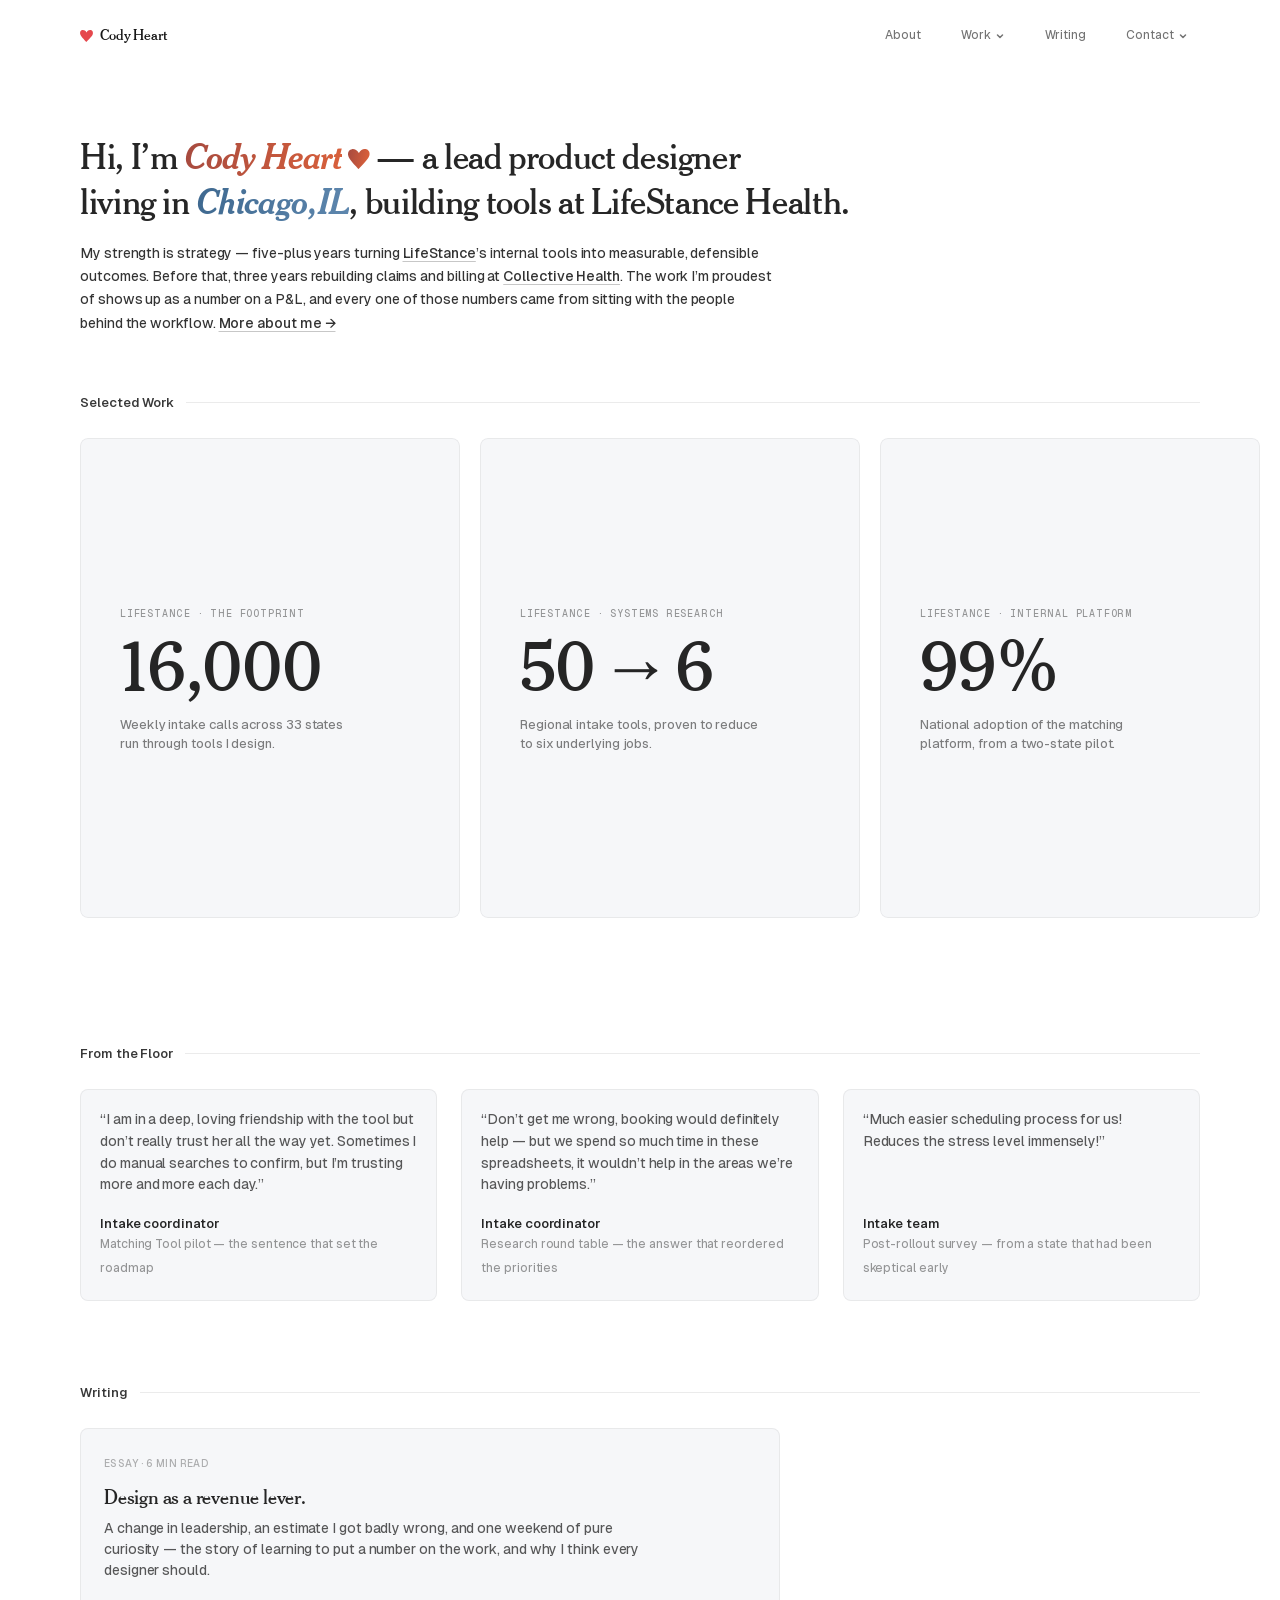
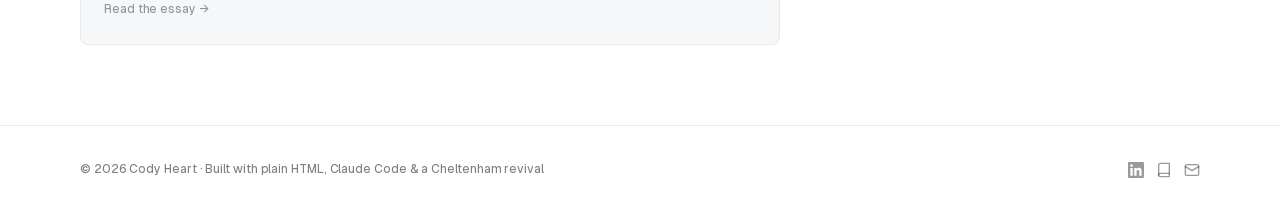
==== index.html @ b4fa79fc "Bring the hero back to life: line-by-line rise, petal gradients, a blooming heart, and the W flag Th" ====
<!DOCTYPE html>
<html lang="en">
<head>
<meta charset="UTF-8">
<meta name="viewport" content="width=device-width, initial-scale=1, viewport-fit=cover">
<title>Cody Heart — Lead Product Designer</title>
<meta name="description" content="Cody Heart is a lead product designer in Chicago, working remote on internal tools, measurable outcomes, and the people behind the numbers.">

<!-- Favicon -->
<link rel="icon" type="image/svg+xml" href="/favicon.svg">
<link rel="icon" type="image/png" sizes="32x32" href="/favicon-32.png">
<link rel="icon" type="image/png" sizes="16x16" href="/favicon-16.png">
<link rel="alternate icon" href="/favicon.ico">
<link rel="apple-touch-icon" sizes="180x180" href="/apple-touch-icon.png">

<!-- Open Graph / Rich link preview -->
<meta property="og:type" content="website">
<meta property="og:url" content="https://codyheart.design/">
<meta property="og:title" content="Cody Heart — Lead Product Designer">
<meta property="og:description" content="Lead product designer in Chicago. Internal tools, measurable outcomes, and the people behind the numbers.">
<meta property="og:image" content="https://codyheart.design/og-image.png">
<meta property="og:image:width" content="1200">
<meta property="og:image:height" content="630">
<meta property="og:image:alt" content="Cody Heart — Lead Product Designer">
<meta property="og:site_name" content="Cody Heart">

<!-- Twitter Card -->
<meta name="twitter:card" content="summary_large_image">
<meta name="twitter:title" content="Cody Heart — Lead Product Designer">
<meta name="twitter:description" content="Lead product designer in Chicago. Internal tools, measurable outcomes, and the people behind the numbers.">
<meta name="twitter:image" content="https://codyheart.design/og-image.png">

<meta name="theme-color" content="#ffffff">

<!-- Arm the hero load-in before first paint, so the type is never
     seen in place and then dropped behind its mask. Under reduced
     motion it never arms at all, and the failsafe clears it if the
     script at the foot of the page never runs. -->
<script>
(function () {
  if (window.matchMedia('(prefers-reduced-motion: reduce)').matches) return;
  document.documentElement.classList.add('js-rise');
  setTimeout(function () { document.documentElement.classList.remove('js-rise'); }, 4000);
})();
</script>

<link rel="preload" as="font" type="font/woff2" href="assets/fonts/Geist-Variable.woff2" crossorigin>
<link rel="preload" as="font" type="font/woff2" href="assets/fonts/CheltenhamClassicMedium.woff2" crossorigin>
<link rel="stylesheet" href="css/site.css?v=13">
</head>
<body>

<nav class="nav" aria-label="Main navigation">
  <div class="nav__inner">
    <a class="nav__wordmark" href="index.html"><svg width="13" height="12" viewBox="2.462 4.062 19.133 17.838" aria-hidden="true"><path fill="#E5484D" d="M12.1 7.6C13.7 5 15.8 3.7 18 4.15 20.9 4.6 22.1 7.1 21.4 9.9 20.8 12.5 18 15.4 11.7 21.9 5.6 15.4 3.1 12.4 2.6 9.7 2 6.9 3.4 4.6 6 4.2 8.1 3.85 10.5 5 12.1 7.6Z"/></svg><span>Cody Heart</span></a>

    <div class="nav__links">
      <a class="nav__link link-hover" href="about.html">About</a>

      <div class="nav__drop">
        <button class="nav__link link-hover press-scale" aria-expanded="false" aria-haspopup="true" aria-controls="menu-work">Work<svg class="chev" width="10" height="10" viewBox="0 0 10 10" fill="none" stroke="currentColor" stroke-width="1.5" stroke-linecap="round" stroke-linejoin="round" aria-hidden="true"><path d="M2.5 4L5 6.5L7.5 4"/></svg></button>
        <div class="nav__menu" id="menu-work" role="menu" aria-hidden="true">
          <div class="nav__menu-pad">
            <a class="menu-item" role="menuitem" href="case-studies/tool-consolidation.html">
              <div class="menu-item__tile"><svg class="icon-duo c-orange" viewBox="0 0 24 24" fill="none" aria-hidden="true"><rect class="duo-a" x="0" y="0" width="7" height="7" rx="1.5"/><rect class="duo-a" x="8.5" y="0" width="7" height="7" rx="1.5"/><rect class="duo-a" x="17" y="0" width="7" height="7" rx="1.5"/><rect class="duo-a" x="4.25" y="8.5" width="7" height="7" rx="1.5"/><rect class="duo-a" x="12.75" y="8.5" width="7" height="7" rx="1.5"/><rect class="duo-b" x="4" y="17" width="16" height="7" rx="1.5"/></svg></div>
              <div><span class="menu-item__title">Tool Consolidation</span><span class="menu-item__desc">50+ regional tools, to six jobs</span></div>
            </a>
            <a class="menu-item" role="menuitem" href="case-studies/matching-tool.html">
              <div class="menu-item__tile"><svg class="icon-duo c-blue" viewBox="0 0 24 24" fill="none" aria-hidden="true"><circle class="duo-a" cx="4" cy="4" r="3"/><circle class="duo-a" cx="12" cy="4" r="3"/><circle class="duo-a" cx="20" cy="4" r="3"/><circle class="duo-a" cx="4" cy="12" r="3"/><circle class="duo-a" cx="12" cy="12" r="3"/><circle class="duo-a" cx="20" cy="12" r="3"/><circle class="duo-a" cx="4" cy="20" r="3"/><circle class="duo-a" cx="12" cy="20" r="3"/><circle class="duo-b" cx="19" cy="19" r="5"/></svg></div>
              <div><span class="menu-item__title">Matching Tool</span><span class="menu-item__desc">Two-state pilot to 99% national</span></div>
            </a>
            <a class="menu-item" role="menuitem" href="case-studies/matching-logic.html">
              <div class="menu-item__tile"><svg class="icon-duo c-purple" viewBox="0 0 24 24" fill="none" aria-hidden="true"><path class="duo-a" d="M12 0a12 12 0 1 0 0 24 12 12 0 0 0 0-24Zm0 5a7 7 0 1 1 0 14 7 7 0 0 1 0-14Z"/><circle class="duo-b" cx="12" cy="12" r="4"/></svg></div>
              <div><span class="menu-item__title">Care Matching</span><span class="menu-item__desc">A measurable four-gate funnel</span></div>
            </a>
            <a class="menu-item menu-item--all" role="menuitem" href="work.html"><span>All six, and the experience</span><span aria-hidden="true">&#8594;</span></a>
          </div>
        </div>
      </div>

      <a class="nav__link link-hover" href="writing/design-as-a-revenue-lever.html">Writing</a>

      <div class="nav__drop">
        <button class="nav__link link-hover press-scale" aria-expanded="false" aria-haspopup="true" aria-controls="menu-contact">Contact<svg class="chev" width="10" height="10" viewBox="0 0 10 10" fill="none" stroke="currentColor" stroke-width="1.5" stroke-linecap="round" stroke-linejoin="round" aria-hidden="true"><path d="M2.5 4L5 6.5L7.5 4"/></svg></button>
        <div class="nav__menu" id="menu-contact" role="menu" aria-hidden="true">
          <div class="nav__menu-pad">
            <a class="menu-item" role="menuitem" href="mailto:hello@codyheart.design">
              <div class="menu-item__tile"><svg class="icon-duo c-green" viewBox="0 0 24 24" fill="none" aria-hidden="true"><path class="duo-b" d="M12 12.6 0 5.4V5a3 3 0 0 1 3-3h18a3 3 0 0 1 3 3v.4l-12 7.2Z"/><path class="duo-a" d="M0 8.2 12 15.4 24 8.2V19a3 3 0 0 1-3 3H3a3 3 0 0 1-3-3V8.2Z"/></svg></div>
              <div><span class="menu-item__title">Email</span><span class="menu-item__desc">hello@codyheart.design</span></div>
            </a>
            <a class="menu-item" role="menuitem" target="_blank" rel="noopener noreferrer" href="https://www.linkedin.com/in/codyheart/">
              <div class="menu-item__tile"><svg class="icon-duo c-blue" viewBox="0 0 24 24" fill="none" aria-hidden="true"><rect class="duo-a" x="0" y="8" width="6" height="16"/><circle class="duo-b" cx="3" cy="3" r="3"/><path class="duo-b" d="M6 17a9 9 0 0 1 18 0v7h-6v-7a3 3 0 0 0-6 0v7H6v-7Z"/></svg></div>
              <div><span class="menu-item__title">LinkedIn</span><span class="menu-item__desc">Let&#8217;s connect</span></div>
            </a>
            <a class="menu-item" role="menuitem" target="_blank" rel="noopener noreferrer" href="https://calendly.com/codynheart/30min">
              <div class="menu-item__tile"><svg class="icon-duo c-purple" viewBox="0 0 24 24" fill="none" aria-hidden="true"><rect class="duo-a" x="0" y="4" width="24" height="20" rx="2"/><path class="duo-b" d="M0 6a2 2 0 0 1 2-2h20a2 2 0 0 1 2 2v4H0V6Z"/><rect class="duo-b" x="4" y="0" width="3" height="6" rx="1.5"/><rect class="duo-b" x="17" y="0" width="3" height="6" rx="1.5"/><circle class="duo-b" cx="12" cy="17" r="3"/></svg></div>
              <div><span class="menu-item__title">Calendly</span><span class="menu-item__desc">Grab 30 minutes</span></div>
            </a>
            <a class="menu-item" role="menuitem" target="_blank" rel="noopener noreferrer" href="https://drive.google.com/file/d/1DNg6jHae1uTtqSoy8dUVyaRoVnSJ9kkv/view?usp=sharing">
              <div class="menu-item__tile"><svg class="icon-duo c-pink" viewBox="0 0 24 24" fill="none" aria-hidden="true"><path class="duo-a" d="M4 0h11l5 5v19H4V0Z"/><path class="duo-b" d="M15 0l5 5h-5V0Z"/><rect class="duo-b" x="8" y="10" width="8" height="2" rx="1"/><rect class="duo-b" x="8" y="15" width="8" height="2" rx="1"/></svg></div>
              <div><span class="menu-item__title">Resume</span><span class="menu-item__desc">View the PDF</span></div>
            </a>
          </div>
        </div>
      </div>
    </div>

    <div class="nav__burger-wrap">
      <button class="nav__burger" aria-expanded="false" aria-label="Open menu"><span></span><span></span></button>
    </div>
  </div>
</nav>

<!-- Mobile menu — full-screen overlay, all six studies with colored icons -->
<div class="mobile-menu" role="dialog" aria-modal="true" aria-label="Navigation menu">
  <div class="mobile-menu__inner">
    <a class="mobile-menu__link" href="about.html">About</a>
    <a class="mobile-menu__link" href="writing/design-as-a-revenue-lever.html">Writing</a>

    <div class="mobile-menu__section">
      <p class="mobile-menu__label">Work</p>
      <div class="mobile-menu__list">
        <a class="mobile-menu__item" href="case-studies/tool-consolidation.html">
          <div class="menu-item__tile"><svg class="icon-duo is-colored c-orange" viewBox="0 0 24 24" fill="none" aria-hidden="true"><rect class="duo-a" x="0" y="0" width="7" height="7" rx="1.5"/><rect class="duo-a" x="8.5" y="0" width="7" height="7" rx="1.5"/><rect class="duo-a" x="17" y="0" width="7" height="7" rx="1.5"/><rect class="duo-a" x="4.25" y="8.5" width="7" height="7" rx="1.5"/><rect class="duo-a" x="12.75" y="8.5" width="7" height="7" rx="1.5"/><rect class="duo-b" x="4" y="17" width="16" height="7" rx="1.5"/></svg></div>
          <div><span class="menu-item__title">Tool Consolidation</span><span class="menu-item__desc">50+ regional tools, to six jobs</span></div>
        </a>
        <a class="mobile-menu__item" href="case-studies/matching-tool.html">
          <div class="menu-item__tile"><svg class="icon-duo is-colored c-blue" viewBox="0 0 24 24" fill="none" aria-hidden="true"><circle class="duo-a" cx="4" cy="4" r="3"/><circle class="duo-a" cx="12" cy="4" r="3"/><circle class="duo-a" cx="20" cy="4" r="3"/><circle class="duo-a" cx="4" cy="12" r="3"/><circle class="duo-a" cx="12" cy="12" r="3"/><circle class="duo-a" cx="20" cy="12" r="3"/><circle class="duo-a" cx="4" cy="20" r="3"/><circle class="duo-a" cx="12" cy="20" r="3"/><circle class="duo-b" cx="19" cy="19" r="5"/></svg></div>
          <div><span class="menu-item__title">Matching Tool</span><span class="menu-item__desc">Two-state pilot to 99% national</span></div>
        </a>
        <a class="mobile-menu__item" href="case-studies/matching-logic.html">
          <div class="menu-item__tile"><svg class="icon-duo is-colored c-purple" viewBox="0 0 24 24" fill="none" aria-hidden="true"><path class="duo-a" d="M12 0a12 12 0 1 0 0 24 12 12 0 0 0 0-24Zm0 5a7 7 0 1 1 0 14 7 7 0 0 1 0-14Z"/><circle class="duo-b" cx="12" cy="12" r="4"/></svg></div>
          <div><span class="menu-item__title">Care Matching</span><span class="menu-item__desc">A measurable four-gate funnel</span></div>
        </a>
        <a class="mobile-menu__item" href="case-studies/claims.html">
          <div class="menu-item__tile"><svg class="icon-duo is-colored c-green" viewBox="0 0 24 24" fill="none" aria-hidden="true"><rect class="duo-a" x="0" y="0" width="10" height="24" rx="2"/><rect class="duo-b" x="12" y="0" width="12" height="24" rx="2"/></svg></div>
          <div><span class="menu-item__title">Claims</span><span class="menu-item__desc">60% less time per claim</span></div>
        </a>
        <a class="mobile-menu__item" href="case-studies/billing.html">
          <div class="menu-item__tile"><svg class="icon-duo is-colored c-teal" viewBox="0 0 24 24" fill="none" aria-hidden="true"><rect class="duo-a" x="2" y="11" width="20" height="2"/><circle class="duo-a" cx="4" cy="12" r="4"/><circle class="duo-a" cx="12" cy="12" r="4"/><circle class="duo-b" cx="20" cy="12" r="4"/></svg></div>
          <div><span class="menu-item__title">Billing</span><span class="menu-item__desc">The invisible half, automated</span></div>
        </a>
        <a class="mobile-menu__item" href="case-studies/design-roi.html">
          <div class="menu-item__tile"><svg class="icon-duo is-colored c-pink" viewBox="0 0 24 24" fill="none" aria-hidden="true"><rect class="duo-a" x="1" y="14" width="5" height="10" rx="1"/><rect class="duo-a" x="9.5" y="9" width="5" height="15" rx="1"/><rect class="duo-b" x="18" y="2" width="5" height="22" rx="1"/></svg></div>
          <div><span class="menu-item__title">Design ROI</span><span class="menu-item__desc">Design as a revenue lever</span></div>
        </a>
      </div>
    </div>

    <div class="mobile-menu__section">
      <p class="mobile-menu__label">Contact</p>
      <div class="mobile-menu__list">
        <a class="mobile-menu__item" href="mailto:hello@codyheart.design">
          <div class="menu-item__tile"><svg class="icon-duo is-colored c-green" viewBox="0 0 24 24" fill="none" aria-hidden="true"><path class="duo-b" d="M12 12.6 0 5.4V5a3 3 0 0 1 3-3h18a3 3 0 0 1 3 3v.4l-12 7.2Z"/><path class="duo-a" d="M0 8.2 12 15.4 24 8.2V19a3 3 0 0 1-3 3H3a3 3 0 0 1-3-3V8.2Z"/></svg></div>
          <div><span class="menu-item__title">Email</span><span class="menu-item__desc">hello@codyheart.design</span></div>
        </a>
        <a class="mobile-menu__item" target="_blank" rel="noopener noreferrer" href="https://www.linkedin.com/in/codyheart/">
          <div class="menu-item__tile"><svg class="icon-duo is-colored c-blue" viewBox="0 0 24 24" fill="none" aria-hidden="true"><rect class="duo-a" x="0" y="8" width="6" height="16"/><circle class="duo-b" cx="3" cy="3" r="3"/><path class="duo-b" d="M6 17a9 9 0 0 1 18 0v7h-6v-7a3 3 0 0 0-6 0v7H6v-7Z"/></svg></div>
          <div><span class="menu-item__title">LinkedIn</span><span class="menu-item__desc">Let&#8217;s connect</span></div>
        </a>
        <a class="mobile-menu__item" target="_blank" rel="noopener noreferrer" href="https://calendly.com/codynheart/30min">
          <div class="menu-item__tile"><svg class="icon-duo is-colored c-purple" viewBox="0 0 24 24" fill="none" aria-hidden="true"><rect class="duo-a" x="0" y="4" width="24" height="20" rx="2"/><path class="duo-b" d="M0 6a2 2 0 0 1 2-2h20a2 2 0 0 1 2 2v4H0V6Z"/><rect class="duo-b" x="4" y="0" width="3" height="6" rx="1.5"/><rect class="duo-b" x="17" y="0" width="3" height="6" rx="1.5"/><circle class="duo-b" cx="12" cy="17" r="3"/></svg></div>
          <div><span class="menu-item__title">Calendly</span><span class="menu-item__desc">Grab 30 minutes</span></div>
        </a>
        <a class="mobile-menu__item" target="_blank" rel="noopener noreferrer" href="https://drive.google.com/file/d/1DNg6jHae1uTtqSoy8dUVyaRoVnSJ9kkv/view?usp=sharing">
          <div class="menu-item__tile"><svg class="icon-duo is-colored c-pink" viewBox="0 0 24 24" fill="none" aria-hidden="true"><path class="duo-a" d="M4 0h11l5 5v19H4V0Z"/><path class="duo-b" d="M15 0l5 5h-5V0Z"/><rect class="duo-b" x="8" y="10" width="8" height="2" rx="1"/><rect class="duo-b" x="8" y="15" width="8" height="2" rx="1"/></svg></div>
          <div><span class="menu-item__title">Resume</span><span class="menu-item__desc">View the PDF</span></div>
        </a>
      </div>
    </div>
  </div>
</div>

<main>
  <!-- ============================================================
       HERO — the fun intro, kept. The gold heart is retired; the
       spikes and stars stay as small accent marks inside the serif.
       ============================================================ -->
  <header class="hero">
    <div class="hero__inner">
      <h1 class="hero__title">Hi, I&#8217;m <em class="hero-em hero-em--name">Cody Heart</em> <svg class="hero-heart" viewBox="2.462 4.062 19.133 17.838" aria-hidden="true"><defs><linearGradient id="heart-petal" x1="0" y1="0" x2="1" y2=".18"><stop offset="0" stop-color="#A64A3F"/><stop offset="1" stop-color="#D9603B"/></linearGradient></defs><path fill="url(#heart-petal)" d="M12.1 7.6C13.7 5 15.8 3.7 18 4.15 20.9 4.6 22.1 7.1 21.4 9.9 20.8 12.5 18 15.4 11.7 21.9 5.6 15.4 3.1 12.4 2.6 9.7 2 6.9 3.4 4.6 6 4.2 8.1 3.85 10.5 5 12.1 7.6Z"/></svg> &#8212; a lead product designer<br class="hero-br"> living in <span class="city-pop"><em class="hero-em hero-em--city">Chicago,&#8202;IL</em></span>, building tools at LifeStance Health.</h1>
      <svg class="chi-flag" viewBox="0 0 100 64" aria-hidden="true"><defs><filter id="w-wave" x="-15%" y="-15%" width="130%" height="130%"><feTurbulence type="fractalNoise" baseFrequency="0.014 0.045" numOctaves="1" seed="3" result="n"><animate attributeName="baseFrequency" values="0.014 0.045;0.02 0.062;0.014 0.045" dur="1.8s" repeatCount="indefinite"/></feTurbulence><feDisplacementMap in="SourceGraphic" in2="n" scale="6" xChannelSelector="R" yChannelSelector="G"/></filter></defs><g filter="url(#w-wave)"><rect x="8" y="8" width="82" height="40" rx="1.5" fill="#fff" stroke="rgba(0,0,0,.12)" stroke-width="1"/><g fill="#DAE2F0" opacity=".85"><path d="M14 9 Q20 22 15 46 L12 46 Q16 26 11 9 Z"/><path d="M38 8.5 Q44 26 39 47 Q49 38 47 26 Q45 15 38 8.5 Z"/><path d="M74 10 Q80 26 73 46 Q84 40 82 27 Q80 16 74 10 Z"/></g><path d="M33 15 L41 41 L51 20.5 L61 41 L69 15" fill="none" stroke="#0E3386" stroke-width="6.5" stroke-linecap="square" stroke-linejoin="miter"/></g><rect x="7" y="7" width="2.6" height="55" rx="1.3" fill="#ACB4C2"/><circle cx="8.3" cy="5" r="3.2" fill="#E9B949" stroke="#C9992F" stroke-width=".8"/></svg>
      <p class="hero__lede">My strength is strategy &#8212; five-plus years turning <a class="co-tag" href="https://lifestance.com" target="_blank" rel="noopener noreferrer">LifeStance</a>&#8217;s internal tools into measurable, defensible outcomes. Before that, three years rebuilding claims and billing at <a class="co-tag" href="https://collectivehealth.com" target="_blank" rel="noopener noreferrer">Collective Health</a>. The work I&#8217;m proudest of shows up as a number on a P&amp;L, and every one of those numbers came from sitting with the people behind the workflow. <a class="co-tag" href="about.html">More about me &#8594;</a></p>
    </div>
  </header>

  <!-- ============================================================
       SELECTED WORK — a draggable strip of grey plates. No UI
       shots yet, so the plates carry the data instead: each one
       is a number a finance team could argue with.
       ============================================================ -->
  <section class="work-strip" aria-label="Selected work">
    <div class="work-strip__head">
      <div class="section-label"><span>Selected Work</span></div>
    </div>
    <div class="carousel" role="region" aria-label="Selected work carousel">
      <div class="carousel__track">

        <div class="plate">
          <div class="plate__frame">
            <span class="plate__kicker">LifeStance &#183; The footprint</span>
            <span class="plate__num">16,000</span>
            <span class="plate__caption">Weekly intake calls across 33 states run through tools I design.</span>
          </div>
          <div class="plate__reveal"><div class="plate__reveal-inner"><span class="plate__name">The Footprint</span></div></div>
        </div>

        <a class="plate" href="case-studies/tool-consolidation.html" aria-label="Tool Consolidation — 50 regional tools to six jobs">
          <div class="plate__frame">
            <span class="plate__kicker">LifeStance &#183; Systems research</span>
            <span class="plate__num">50&#8202;&#8594;&#8202;6</span>
            <span class="plate__caption">Regional intake tools, proven to reduce to six underlying jobs.</span>
          </div>
          <div class="plate__reveal"><div class="plate__reveal-inner"><span class="plate__name">Tool Consolidation</span><span class="plate__cta">View Case Study &#8594;</span></div></div>
        </a>

        <a class="plate" href="case-studies/matching-tool.html" aria-label="Matching Tool — 99% national adoption">
          <div class="plate__frame">
            <span class="plate__kicker">LifeStance &#183; Internal platform</span>
            <span class="plate__num">99%</span>
            <span class="plate__caption">National adoption of the matching platform, from a two-state pilot.</span>
          </div>
          <div class="plate__reveal"><div class="plate__reveal-inner"><span class="plate__name">Matching Tool</span><span class="plate__cta">View Case Study &#8594;</span></div></div>
        </a>

        <a class="plate" href="case-studies/matching-tool.html" aria-label="Matching Tool — $500K annual savings">
          <div class="plate__frame">
            <span class="plate__kicker">LifeStance &#183; Internal platform</span>
            <span class="plate__num">$500K</span>
            <span class="plate__caption">Annual operating savings modeled from 30 seconds saved on every call.</span>
          </div>
          <div class="plate__reveal"><div class="plate__reveal-inner"><span class="plate__name">Matching Tool</span><span class="plate__cta">View Case Study &#8594;</span></div></div>
        </a>

        <a class="plate" href="case-studies/matching-logic.html" aria-label="Care Matching — 24% fewer rematches">
          <div class="plate__frame">
            <span class="plate__kicker">LifeStance &#183; Care routing</span>
            <span class="plate__num">&#8722;24.1%</span>
            <span class="plate__caption">Rematch rate &#8212; patients land with a clinician who fits, the first time.</span>
          </div>
          <div class="plate__reveal"><div class="plate__reveal-inner"><span class="plate__name">Care Matching</span><span class="plate__cta">View Case Study &#8594;</span></div></div>
        </a>

        <div class="plate">
          <div class="plate__frame">
            <span class="plate__kicker">LifeStance &#183; The upside</span>
            <span class="plate__num">$3.5M</span>
            <span class="plate__caption">Revenue capacity opened by removing operational bottlenecks.</span>
          </div>
          <div class="plate__reveal"><div class="plate__reveal-inner"><span class="plate__name">The Upside</span></div></div>
        </div>

        <a class="plate" href="case-studies/matching-logic.html" aria-label="Care Matching — 10% more bookings year over year">
          <div class="plate__frame">
            <span class="plate__kicker">LifeStance &#183; Care routing</span>
            <span class="plate__num">+10%</span>
            <span class="plate__caption">Bookings year over year, at the same clinical capacity.</span>
          </div>
          <div class="plate__reveal"><div class="plate__reveal-inner"><span class="plate__name">Care Matching</span><span class="plate__cta">View Case Study &#8594;</span></div></div>
        </a>

        <a class="plate" href="case-studies/claims.html" aria-label="Claims — 60% less time on task">
          <div class="plate__frame">
            <span class="plate__kicker">Collective Health &#183; Claims</span>
            <span class="plate__num">&#8722;60%</span>
            <span class="plate__caption">Time on task for out-of-network claim transcription.</span>
          </div>
          <div class="plate__reveal"><div class="plate__reveal-inner"><span class="plate__name">Claims</span><span class="plate__cta">View Case Study &#8594;</span></div></div>
        </a>

        <a class="plate" href="case-studies/billing.html" aria-label="Billing — 40% of manual work automated away">
          <div class="plate__frame">
            <span class="plate__kicker">Collective Health &#183; Billing</span>
            <span class="plate__num">&#8722;40%</span>
            <span class="plate__caption">Manual billing work eliminated through workflow automation.</span>
          </div>
          <div class="plate__reveal"><div class="plate__reveal-inner"><span class="plate__name">Billing</span><span class="plate__cta">View Case Study &#8594;</span></div></div>
        </a>

        <a class="plate" href="case-studies/design-roi.html" aria-label="Design ROI — a realized 9 to 11 times return">
          <div class="plate__frame">
            <span class="plate__kicker">LifeStance &#183; Strategy &amp; ROI</span>
            <span class="plate__num">9&#8211;11&#215;</span>
            <span class="plate__caption">Realized design-team ROI, modeled against fully-loaded cost.</span>
          </div>
          <div class="plate__reveal"><div class="plate__reveal-inner"><span class="plate__name">Design ROI</span><span class="plate__cta">View Case Study &#8594;</span></div></div>
        </a>

        <a class="plate" href="case-studies/design-roi.html" aria-label="Design ROI — a scoped 40 to 100 times upside">
          <div class="plate__frame">
            <span class="plate__kicker">LifeStance &#183; Strategy &amp; ROI</span>
            <span class="plate__num">40&#8211;100&#215;</span>
            <span class="plate__caption">Scoped upside with two targeted hires &#8212; the number the CTO plans against.</span>
          </div>
          <div class="plate__reveal"><div class="plate__reveal-inner"><span class="plate__name">Design ROI</span><span class="plate__cta">View Case Study &#8594;</span></div></div>
        </a>

      </div>
    </div>
  </section>

  <!-- ============================================================
       FROM THE FLOOR — the coordinators' own words, pulled from
       the case studies. The people behind the numbers.
       ============================================================ -->
  <section class="quotes" aria-label="From the floor">
    <div class="section-label"><span>From the Floor</span></div>
    <div class="quotes__grid">
      <blockquote class="quote-card">
        <p>&#8220;I am in a deep, loving friendship with the tool but don&#8217;t really trust her all the way yet. Sometimes I do manual searches to confirm, but I&#8217;m trusting more and more each day.&#8221;</p>
        <footer>
          <cite>Intake coordinator</cite>
          <span class="quote-card__role">Matching Tool pilot &#8212; the sentence that set the roadmap</span>
        </footer>
      </blockquote>
      <blockquote class="quote-card">
        <p>&#8220;Don&#8217;t get me wrong, booking would definitely help &#8212; but we spend so much time in these spreadsheets, it wouldn&#8217;t help in the areas we&#8217;re having problems.&#8221;</p>
        <footer>
          <cite>Intake coordinator</cite>
          <span class="quote-card__role">Research round table &#8212; the answer that reordered the priorities</span>
        </footer>
      </blockquote>
      <blockquote class="quote-card">
        <p>&#8220;Much easier scheduling process for us! Reduces the stress level immensely!&#8221;</p>
        <footer>
          <cite>Intake team</cite>
          <span class="quote-card__role">Post-rollout survey &#8212; from a state that had been skeptical early</span>
        </footer>
      </blockquote>
    </div>
  </section>

  <!-- ============================================================
       WRITING — the thinking underneath the work.
       ============================================================ -->
  <section class="writing-strip" aria-label="Writing">
    <div class="section-label"><span>Writing</span></div>
    <a class="writing-card" href="writing/design-as-a-revenue-lever.html">
      <p class="writing-card__kicker">Essay &#183; 6 min read</p>
      <h2 class="writing-card__title">Design as a revenue lever.</h2>
      <p class="writing-card__dek">A change in leadership, an estimate I got badly wrong, and one weekend of pure curiosity &#8212; the story of learning to put a number on the work, and why I think every designer should.</p>
      <span class="writing-card__more">Read the essay &#8594;</span>
    </a>
  </section>
</main>

<footer class="footer">
  <div class="footer__inner">
    <p>&#169; 2026 Cody Heart &#183; Built with plain HTML, <a class="text-link" target="_blank" rel="noopener noreferrer" href="https://claude.ai/code">Claude Code</a> &amp; a Cheltenham revival</p>
    <div class="footer__social">
      <a target="_blank" rel="noopener noreferrer" aria-label="LinkedIn" href="https://www.linkedin.com/in/codyheart/">
        <svg width="16" height="16" viewBox="0 0 24 24" fill="currentColor"><path d="M20.447 20.452h-3.554v-5.569c0-1.328-.027-3.037-1.852-3.037-1.853 0-2.136 1.445-2.136 2.939v5.667H9.351V9h3.414v1.561h.046c.477-.9 1.637-1.85 3.37-1.85 3.601 0 4.267 2.37 4.267 5.455v6.286zM5.337 7.433a2.062 2.062 0 01-2.063-2.065 2.064 2.064 0 112.063 2.065zm1.782 13.019H3.555V9h3.564v11.452zM22.225 0H1.771C.792 0 0 .774 0 1.729v20.542C0 23.227.792 24 1.771 24h20.451C23.2 24 24 23.227 24 22.271V1.729C24 .774 23.2 0 22.222 0h.003z"/></svg>
      </a>
      <a target="_blank" rel="noopener noreferrer" aria-label="Goodreads — a reader's atlas" href="https://www.goodreads.com/user/show/164877363-cody-heart">
        <svg width="16" height="16" viewBox="0 0 24 24" fill="none" stroke="currentColor" stroke-width="2" stroke-linecap="round" stroke-linejoin="round"><path d="M4 19.5A2.5 2.5 0 0 1 6.5 17H20"/><path d="M6.5 2H20v20H6.5A2.5 2.5 0 0 1 4 19.5v-15A2.5 2.5 0 0 1 6.5 2z"/></svg>
      </a>
      <a aria-label="Email" href="mailto:hello@codyheart.design">
        <svg width="16" height="16" viewBox="0 0 24 24" fill="none" stroke="currentColor" stroke-width="2" stroke-linecap="round" stroke-linejoin="round"><rect x="2" y="4" width="20" height="16" rx="2"/><path d="m22 7-10 6L2 7"/></svg>
      </a>
    </div>
  </div>
</footer>

<script src="js/site.js?v=7" defer></script>
</body>
</html>
---- css/site.css ----
/* ============================================================
   site.css — the whole design system.

   Modeled closely on andreavollendorf.com: white page, one grey
   surface (#f6f7f9) doing all the framing work, a serif reserved
   for h1/h2 and the wordmark, and a quiet 14px sans for
   everything else. Mackinac's role is played by Cheltenham
   Classic; Geist plays itself.
   ============================================================ */

/* ---------- Fonts ---------- */
@font-face {
  font-family: 'Geist';
  src: url('../assets/fonts/Geist-Variable.woff2') format('woff2');
  font-weight: 100 900; font-style: normal; font-display: swap;
}
@font-face {
  font-family: 'Geist Mono';
  src: url('../assets/fonts/GeistMono-Variable.woff2') format('woff2');
  font-weight: 100 900; font-style: normal; font-display: swap;
}
@font-face {
  font-family: 'Cheltenham Classic';
  src: url('../assets/fonts/CheltenhamClassic.woff2') format('woff2');
  font-weight: 400; font-style: normal; font-display: swap;
}
@font-face {
  font-family: 'Cheltenham Classic';
  src: url('../assets/fonts/CheltenhamClassicItalic.woff2') format('woff2');
  font-weight: 400; font-style: italic; font-display: swap;
}
@font-face {
  font-family: 'Cheltenham Classic';
  src: url('../assets/fonts/CheltenhamClassicMedium.woff2') format('woff2');
  font-weight: 500; font-style: normal; font-display: swap;
}
@font-face {
  font-family: 'Cheltenham Classic';
  src: url('../assets/fonts/CheltenhamClassicMediumltalic.woff2') format('woff2');
  font-weight: 500; font-style: italic; font-display: swap;
}
@font-face {
  font-family: 'Cheltenham Classic';
  src: url('../assets/fonts/CheltenhamClassicBold.woff2') format('woff2');
  font-weight: 700; font-style: normal; font-display: swap;
}
@font-face {
  font-family: 'Cheltenham Classic';
  src: url('../assets/fonts/CheltenhamClassicBoldltalic.woff2') format('woff2');
  font-weight: 700; font-style: italic; font-display: swap;
}

/* ---------- Tokens ---------- */
:root {
  --background: #fff;
  --foreground: #171717;
  --surface: #f6f7f9;
  --surface-hover: #f0f1f4;
  --border: rgba(0, 0, 0, .08);
  --accent: #4c74ff;

  --ink-85: rgba(0, 0, 0, .85);
  --ink-80: rgba(0, 0, 0, .8);
  --ink-78: rgba(0, 0, 0, .78);
  --ink-65: rgba(0, 0, 0, .65);
  --ink-55: rgba(0, 0, 0, .55);
  --ink-50: rgba(0, 0, 0, .5);
  --ink-45: rgba(0, 0, 0, .45);
  --ink-40: rgba(0, 0, 0, .4);
  --ink-30: rgba(0, 0, 0, .3);

  --sans: 'Geist', system-ui, -apple-system, BlinkMacSystemFont, 'Segoe UI', Roboto, sans-serif;
  --serif: 'Cheltenham Classic', Georgia, serif;
  --mono: 'Geist Mono', ui-monospace, 'Cascadia Mono', monospace;

  --ease: cubic-bezier(.25, .1, .25, 1);
  --ease-out-cubic: cubic-bezier(.215, .61, .355, 1);
  --ease-out-quart: cubic-bezier(.165, .84, .44, 1);
  --ease-out-quint: cubic-bezier(.23, 1, .32, 1);
  --ease-out-expo: cubic-bezier(.19, 1, .22, 1);

  --shadow-flush: inset 0 0 0 1px rgba(0, 0, 0, .06);
  --shadow-raised: 0 1px 2px rgba(0, 0, 0, .04), inset 0 0 0 1px rgba(0, 0, 0, .06);
  --shadow-floating: 0 4px 24px rgba(0, 0, 0, .06), inset 0 0 0 1px rgba(0, 0, 0, .08);

  --z-overlay: 40;
  --z-nav: 50;
  --z-dropdown: 60;

  --gutter: 24px;

  /* Diagram palette (the inline SVGs from the old pages read these) */
  --paper: #fff;
  --paper-pure: #fff;
  --ink: #171717;
  --ink-soft: rgba(0, 0, 0, .55);
  --muted: rgba(0, 0, 0, .45);
  --rule: rgba(0, 0, 0, .15);
}
@media (min-width: 1024px) {
  :root { --gutter: 80px; }
}

/* ---------- Reset & base ---------- */
*, *::before, *::after { box-sizing: border-box; margin: 0; padding: 0; }

html {
  scroll-behavior: smooth;
  scrollbar-width: thin;
  scrollbar-color: rgba(0, 0, 0, .28) transparent;
  overflow-y: scroll;
}

body {
  background: var(--background);
  color: var(--ink-80);
  font-family: var(--sans);
  font-size: 14px;
  font-weight: 450;
  line-height: 1.45rem;
  letter-spacing: -.005rem;
  -webkit-font-smoothing: antialiased;
  padding-bottom: env(safe-area-inset-bottom, 0);
}

h1, h2, h3 { text-wrap: balance; }
h1, h2 { font-family: var(--serif); }
p { text-wrap: pretty; }
a { color: inherit; text-decoration: none; }
button { color: inherit; font: inherit; background: none; border: none; cursor: pointer; }
img { max-width: 100%; display: block; }
ul, ol { list-style: none; }

::selection { background: rgba(76, 116, 255, .18); }

.visually-hidden {
  position: absolute; width: 1px; height: 1px;
  clip: rect(0 0 0 0); clip-path: inset(50%);
  overflow: hidden; white-space: nowrap;
}

a:focus-visible, button:focus-visible, input:focus-visible {
  outline: 2px solid var(--foreground);
  outline-offset: 2px;
  border-radius: 2px;
}

/* ---------- Shared micro-interactions ---------- */
.link-hover { transition: color .15s ease, background-color .15s ease; }
.link-hover:hover { color: rgba(0, 0, 0, .85); }
.press-scale { transition: transform .1s; }
.press-scale:active { transform: scale(.97); }
.img-hover { transition: opacity .15s ease; }
.img-hover:hover { opacity: .9; }

/* Animated text highlights — wiped in by site.js on view */
.highlight {
  -webkit-box-decoration-break: clone;
  box-decoration-break: clone;
  background-repeat: no-repeat;
  background-size: 0% 100%;
  border-radius: .25em .2em .22em .18em;
  margin: -.04em -.06em;
  padding: .04em .06em;
  transition: background-size .6s var(--ease-out-quart);
}
.highlight.is-on { background-size: 100% 100%; }
.highlight-blue   { background-image: linear-gradient(82deg, #3884f46b, #3884f41f 6%, #3884f438 93%, #3884f47a); }
.highlight-yellow { background-image: linear-gradient(82deg, #f2be2273, #f2be221f 6%, #f2be2240 93%, #f2be2280); }
.highlight-green  { background-image: linear-gradient(82deg, #2ea06e6b, #2ea06e1f 6%, #2ea06e38 93%, #2ea06e7a); }
.highlight-purple { background-image: linear-gradient(82deg, #8244be6b, #8244be1f 6%, #8244be38 93%, #8244be7a); }
.highlight-pink   { background-image: linear-gradient(82deg, #d6409f6b, #d6409f1f 6%, #d6409f38 93%, #d6409f7a); }

/* ============================================================
   NAV — sticky, blurred, hides on scroll down
   ============================================================ */
.nav {
  position: sticky;
  top: 0;
  z-index: var(--z-nav);
  backdrop-filter: blur(12px);
  -webkit-backdrop-filter: blur(12px);
  background-color: rgba(255, 255, 255, .8);
  transition: transform .3s var(--ease-out-quart);
  will-change: transform;
}
.nav.is-hidden { transform: translateY(-100%); }

.nav__inner {
  display: flex;
  align-items: center;
  justify-content: space-between;
  padding: 20px var(--gutter);
  position: relative;
}

.nav__wordmark {
  display: inline-flex;
  align-items: center;
  gap: 7px;
  font-family: var(--serif);
  font-size: 15px;
  font-weight: 500;
  letter-spacing: -.01em;
  color: var(--foreground);
}
.nav__wordmark svg {
  display: block;
  flex-shrink: 0;
  /* Optical: flex centers on the line box; the cap band sits a
     hair higher, so the heart rides up half a pixel to match. */
  position: relative;
  top: -.5px;
}

.nav__back {
  display: inline-flex;
  align-items: center;
  gap: 8px;
  font-size: 12px;
  color: var(--ink-55);
}
.nav__back svg { display: block; }

.nav__scrolltitle {
  display: none;
  position: absolute;
  left: 50%;
  transform: translate(-50%, -8px);
  font-size: 12px;
  font-weight: 550;
  color: var(--ink-85);
  opacity: 0;
  pointer-events: none;
  transition: opacity .2s var(--ease-out-quart), transform .2s var(--ease-out-quart);
  white-space: nowrap;
  max-width: 44vw;
  overflow: hidden;
  text-overflow: ellipsis;
}
.nav__scrolltitle.is-visible { opacity: 1; transform: translate(-50%, 0); pointer-events: auto; }
@media (min-width: 640px) { .nav__scrolltitle { display: block; } }

.nav__links {
  display: none;
  align-items: center;
  gap: 16px;
}
@media (min-width: 640px) { .nav__links { display: flex; } }

.nav__link {
  font-size: 12px;
  font-weight: 450;
  color: var(--ink-55);
  height: 32px;
  padding: 0 12px;
  display: flex;
  align-items: center;
  gap: 4px;
  border-radius: 6px;
  transition: color .15s ease, background-color .15s ease;
}
.nav__link:hover { color: rgba(0, 0, 0, .85); background: var(--surface); }
.nav__link[aria-current="page"] { color: var(--ink-85); }
.nav__link .chev {
  transition: transform .2s var(--ease-out-quart);
  will-change: transform;
}
.nav__link[aria-expanded="true"] .chev { transform: rotate(180deg); }

/* Dropdown */
.nav__drop { position: relative; }
.nav__menu {
  position: absolute;
  right: 0;
  top: 100%;
  margin-top: 8px;
  z-index: var(--z-dropdown);
  background: var(--background);
  border-radius: 8px;
  overflow: hidden;
  width: 300px;
  box-shadow: var(--shadow-floating);
  opacity: 0;
  transform: translateY(-8px);
  pointer-events: none;
  transition: opacity .15s var(--ease-out-quart);
}
.nav__menu.is-open {
  opacity: 1;
  transform: translateY(0);
  pointer-events: auto;
  transition: opacity .2s var(--ease-out-quart), transform .2s var(--ease-out-quart);
}
.nav__menu-pad { padding: 8px; }

.menu-item {
  display: flex;
  align-items: center;
  gap: 12px;
  border-radius: 8px;
  padding: 12px;
  transition: background-color .15s ease;
}
.menu-item:hover { background: var(--surface-hover); }
.menu-item__tile {
  width: 56px;
  height: 56px;
  border-radius: 8px;
  background: #fff;
  flex-shrink: 0;
  display: flex;
  align-items: center;
  justify-content: center;
  box-shadow: var(--shadow-flush);
}
.menu-item__tile svg { width: 28px; height: 28px; display: block; }
.menu-item__title {
  display: block;
  font-size: 13px;
  font-weight: 550;
  color: var(--ink-85);
  line-height: 1.25;
}
.menu-item__desc {
  display: block;
  font-size: 12px;
  color: var(--ink-45);
  line-height: 1.25;
  margin-top: 2px;
}

.menu-item--all {
  justify-content: space-between;
  font-size: 12px;
  color: var(--ink-55);
  padding: 10px 12px;
}

/* Duotone icons: grey by default, colored on row hover */
.icon-duo .duo-a { fill: #E1E3E8; transition: fill .15s ease; }
.icon-duo .duo-b { fill: #8790A1; transition: fill .15s ease; }
@media (hover: hover) {
  .menu-item:hover .icon-duo.c-blue   .duo-a { fill: #C2E5FF; }
  .menu-item:hover .icon-duo.c-blue   .duo-b { fill: #0090FF; }
  .menu-item:hover .icon-duo.c-orange .duo-a { fill: #FFD19A; }
  .menu-item:hover .icon-duo.c-orange .duo-b { fill: #F76B15; }
  .menu-item:hover .icon-duo.c-purple .duo-a { fill: #EAD5F9; }
  .menu-item:hover .icon-duo.c-purple .duo-b { fill: #8E4EC6; }
  .menu-item:hover .icon-duo.c-green  .duo-a { fill: #C4E8D1; }
  .menu-item:hover .icon-duo.c-green  .duo-b { fill: #30A46C; }
  .menu-item:hover .icon-duo.c-pink   .duo-a { fill: #F6CEE7; }
  .menu-item:hover .icon-duo.c-pink   .duo-b { fill: #D6409F; }
  .menu-item:hover .icon-duo.c-teal   .duo-a { fill: #BFEEE4; }
  .menu-item:hover .icon-duo.c-teal   .duo-b { fill: #12A594; }
}
/* In the mobile menu the icons are always colored */
.icon-duo.is-colored.c-blue   .duo-a { fill: #C2E5FF; }
.icon-duo.is-colored.c-blue   .duo-b { fill: #0090FF; }
.icon-duo.is-colored.c-orange .duo-a { fill: #FFD19A; }
.icon-duo.is-colored.c-orange .duo-b { fill: #F76B15; }
.icon-duo.is-colored.c-purple .duo-a { fill: #EAD5F9; }
.icon-duo.is-colored.c-purple .duo-b { fill: #8E4EC6; }
.icon-duo.is-colored.c-green  .duo-a { fill: #C4E8D1; }
.icon-duo.is-colored.c-green  .duo-b { fill: #30A46C; }
.icon-duo.is-colored.c-pink   .duo-a { fill: #F6CEE7; }
.icon-duo.is-colored.c-pink   .duo-b { fill: #D6409F; }
.icon-duo.is-colored.c-teal   .duo-a { fill: #BFEEE4; }
.icon-duo.is-colored.c-teal   .duo-b { fill: #12A594; }

/* Hamburger */
.nav__burger-wrap { display: block; }
@media (min-width: 640px) { .nav__burger-wrap { display: none; } }
.nav__burger {
  position: relative;
  display: flex;
  align-items: center;
  justify-content: center;
  width: 40px;
  height: 40px;
  margin-right: -8px;
  border-radius: 8px;
}
.nav__burger span {
  position: absolute;
  width: 18px;
  height: 2px;
  border-radius: 999px;
  background: var(--foreground);
  transition: transform .2s var(--ease-out-quart);
}
.nav__burger span:first-child { transform: translateY(-4px) rotate(0deg); }
.nav__burger span:last-child { transform: translateY(4px) rotate(0deg); }
.nav__burger[aria-expanded="true"] span:first-child { transform: translateY(0) rotate(45deg); }
.nav__burger[aria-expanded="true"] span:last-child { transform: translateY(0) rotate(-45deg); }

/* Mobile menu — full-screen white overlay */
.mobile-menu {
  position: fixed;
  inset: 0;
  z-index: var(--z-overlay);
  background: var(--background);
  opacity: 0;
  pointer-events: none;
  transition: opacity .15s var(--ease-out-quart);
}
.mobile-menu.is-open {
  opacity: 1;
  pointer-events: auto;
  transition: opacity .2s var(--ease-out-quart);
}
.mobile-menu__inner {
  padding: 64px 24px 32px;
  height: 100%;
  overflow-y: auto;
  opacity: 0;
  transform: translateY(-12px);
  transition: opacity .15s var(--ease-out-quart);
}
.mobile-menu.is-open .mobile-menu__inner {
  opacity: 1;
  transform: translateY(0);
  transition: opacity .2s var(--ease-out-quart), transform .2s var(--ease-out-quart);
}
.mobile-menu__link {
  display: block;
  font-size: 14px;
  font-weight: 500;
  color: var(--foreground);
  padding: 10px 16px;
  margin: 0 -16px 12px;
  border-radius: 8px;
  transition: background-color .15s ease;
}
.mobile-menu__link:active { background: var(--surface-hover); }
.mobile-menu__section {
  padding-top: 12px;
  border-top: 1px solid var(--border);
}
.mobile-menu__label {
  font-size: 13px;
  font-weight: 550;
  letter-spacing: -.005em;
  color: var(--ink-78);
  margin-bottom: 12px;
}
.mobile-menu__list { display: flex; flex-direction: column; }
.mobile-menu__item {
  display: flex;
  align-items: center;
  gap: 12px;
  border-radius: 8px;
  padding: 10px 16px;
  margin: 0 -16px;
  transition: background-color .15s ease;
}
.mobile-menu__item:active { background: var(--surface-hover); }
.mobile-menu__item .menu-item__tile { width: 44px; height: 44px; }
.mobile-menu__item .menu-item__tile svg { width: 24px; height: 24px; }
body.menu-locked { overflow: hidden; }

/* ============================================================
   SECTION FURNITURE
   ============================================================ */
.section-label {
  display: flex;
  align-items: center;
  gap: 12px;
  margin-bottom: 24px;
}
.section-label span {
  font-size: 13px;
  font-weight: 550;
  letter-spacing: -.005em;
  color: var(--ink-78);
  white-space: nowrap;
}
.section-label::after {
  content: "";
  flex: 1;
  height: 1px;
  background: rgba(0, 0, 0, .08);
}

/* ============================================================
   HOME
   ============================================================ */
.hero {
  padding: 32px var(--gutter);
}
@media (min-width: 640px) { .hero { padding: 64px var(--gutter) 56px; } }
.hero__inner { max-width: 60rem; }
.hero__lede { max-width: 700px; }

/* The manual break that keeps the name and the role on one line —
   only where the line actually fits; narrower screens wrap free. */
.hero-br { display: none; }
@media (min-width: 1100px) { .hero-br { display: inline; } }
.hero__title {
  font-size: 28px;
  line-height: 1.25;
  letter-spacing: -.01em;
  font-weight: 500;
  color: var(--ink-85);
  margin-bottom: 16px;
}
@media (min-width: 640px) { .hero__title { font-size: 36px; } }
.hero__title .spark {
  font-family: var(--sans);
  font-size: .55em;
  /* Poppy against the iris of the role and the green of the
     field — the complement doing what it did in his poppy fields. */
  color: #D9603B;
  vertical-align: .25em;
  letter-spacing: 0;
}

/* The heart beside the name — the same mark as the wordmark,
   scaled to the headline. Hovering the name (or the heart) makes
   it beat: the old wordmark's double-pulse, brought over. */
.hero__title .hero-heart {
  display: inline-block;
  width: .6em;
  height: auto;
}
.hero-em--name:hover + .hero-heart,
.hero-heart:hover {
  animation: heart-pulse 1.3s ease-in-out infinite;
}
@keyframes heart-pulse {
  0%, 100% { transform: scale(1); }
  15%      { transform: scale(1.15); }
  30%      { transform: scale(1); }
  45%      { transform: scale(1.15); }
  60%      { transform: scale(1); }
}

/* Hovering the city flies the W — off to the side, in the open
   air top-right of the headline, so it never covers the name.
   site.js relays the hover; the pop is the same spring the
   reference site gives its testimonial reactions. */
.city-pop { white-space: nowrap; }
.hero__inner { position: relative; }
.chi-flag {
  display: none;
  position: absolute;
  right: 0;
  top: -10px;
  width: 104px;
  height: auto;
  /* drop-shadow (not box-shadow) so the shadow follows the
     rippling cloth, not the rectangle around it */
  filter: drop-shadow(0 4px 10px rgba(0, 0, 0, .16)) drop-shadow(0 1px 3px rgba(0, 0, 0, .1));
  opacity: 0;
  transform: scale(.3) rotate(-8deg);
  transform-origin: bottom center;
  transition: transform 250ms var(--ease-out-quart), opacity 150ms ease;
  pointer-events: none;
  z-index: 10;
}
@media (min-width: 1100px) and (hover: hover) { .chi-flag { display: block; } }
.chi-flag.is-flying {
  opacity: 1;
  transform: scale(1) rotate(0deg);
  animation: flag-sway 2.4s ease-in-out .3s infinite;
}
@keyframes flag-sway {
  0%, 100% { rotate: 0deg; }
  50%      { rotate: 1.5deg; }
}
@media (prefers-reduced-motion: reduce) {
  .hero-em--name:hover + .hero-heart, .hero-heart:hover { animation: none; }
  .chi-flag { transition: opacity 150ms ease; transform: none; animation: none !important; }
}

/* The four emphasised things — name, role, city, field — each in
   its own petal gradient, clipped to the type: the name in the
   crushed-brick pink of the house warming into poppy, the role in
   iris, the city in cerulean water, the field in the green of the
   door. Engines without clip support keep the charcoal. */
.hero-em { font-style: italic; font-weight: 700; }
@supports ((-webkit-background-clip: text) or (background-clip: text)) {
  .hero-em {
    -webkit-background-clip: text;
    background-clip: text;
    -webkit-text-fill-color: transparent;
    color: transparent;
  }
  .hero-em--name  { background-image: linear-gradient(100deg, #A64A3F, #D9603B); }
  .hero-em--role  { background-image: linear-gradient(100deg, #5D5192, #7B6FAE); }
  .hero-em--city  { background-image: linear-gradient(100deg, #3E688F, #5E87AE); }
  .hero-em--field { background-image: linear-gradient(100deg, #217251, #2E9169); }
}
.hero__lede {
  font-size: 14px;
  font-weight: 450;
  line-height: 1.45rem;
  letter-spacing: -.005em;
  color: var(--ink-80);
}

/* Company tags — the employers in the lede as quiet links: a low
   underline and a small outbound arrow, nothing chip-shaped. */
.co-tag {
  font-weight: 500;
  color: var(--ink-80);
  white-space: nowrap;
  text-decoration: underline;
  text-decoration-color: rgba(0, 0, 0, .22);
  text-decoration-thickness: 1px;
  text-underline-offset: 3px;
  transition: color .15s ease, text-decoration-color .15s ease;
}
.co-tag:hover {
  /* The name's rose-brick → poppy, borrowed for the hover. */
  color: #D9603B;
  background-image: linear-gradient(100deg, #A64A3F, #D9603B);
  -webkit-background-clip: text;
  background-clip: text;
  -webkit-text-fill-color: transparent;
  text-decoration-color: rgba(217, 96, 59, .6);
}

/* ---------- Hero load-in ----------
   site.js splits the rendered title into its visual lines; each
   line rises out of its own clipping row, the spikes spin in
   after their line lands, the stars unskew last, and the lede
   fades up at the end. Armed by an inline head script
   (html.js-rise) so nothing is ever hidden without scripting,
   and skipped under reduced motion.

   :where() keeps the from-state at low specificity so the
   settled rules below can outrank it — written plainly as
   `html.js-rise ...` it wins instead and the type never moves. */
:where(html.js-rise) .hero__title,
:where(html.js-rise) .hero__lede { visibility: hidden; }
.hero.is-split .hero__title,
.hero.is-split .hero__lede { visibility: visible; }

.hero__line {
  display: block;
  overflow: hidden;
  /* room for descenders inside the clip row */
  padding-bottom: .08em;
  margin-bottom: -.08em;
}
.hero__line-inner { display: block; }
.hero__title .spark { display: inline-block; }

:where(html.js-rise) .hero__line-inner { translate: 0 115%; }
:where(html.js-rise) .hero__lede { opacity: 0; translate: 0 12px; }
:where(html.js-rise) .hero-heart { translate: 0 100%; scale: 0; rotate: 0deg; }
:where(html.js-rise) .spark--spike { scale: 0; rotate: y -720deg; }
:where(html.js-rise) .spark--star { transform: skew(-45deg, -45deg); }

.hero.is-lit .hero__line-inner {
  translate: 0 0;
  transition: translate 520ms var(--ease-out-quint) var(--d, 0ms);
}
.hero.is-lit .hero__lede {
  opacity: 1;
  translate: 0 0;
  transition:
    opacity .6s ease var(--ld, 0ms),
    translate .6s var(--ease-out-quint) var(--ld, 0ms);
}
.hero.is-lit .hero-heart {
  translate: 0 0;
  scale: 1;
  rotate: 360deg;
  transition:
    translate 400ms ease-out var(--hd, 0ms),
    scale 300ms ease calc(var(--hd, 0ms) + 150ms),
    rotate 1000ms ease-in-out calc(var(--hd, 0ms) + 150ms);
}
.hero.is-lit .spark--spike {
  scale: 1;
  rotate: y 0deg;
  transition:
    scale .5s ease var(--sd, 600ms),
    rotate .5s cubic-bezier(.175, .885, .32, 1.275) var(--sd, 600ms);
}
.hero.is-lit .spark--star {
  transform: skew(0deg, 0deg);
  transition: transform .5s ease var(--sd, 2000ms);
}

@media (prefers-reduced-motion: reduce) {
  .hero__line-inner, .hero-heart, .spark--spike {
    translate: none !important;
    rotate: none !important;
    scale: none !important;
    transition: none !important;
  }
  .spark--star { transform: none !important; transition: none !important; }
  .hero__line { overflow: visible; }
}

/* Selected Work carousel */
.work-strip { padding-bottom: 80px; }
.work-strip__head { padding: 0 var(--gutter); }
.carousel {
  overflow-x: auto;
  overflow-y: hidden;
  scrollbar-width: none;
  -ms-overflow-style: none;
  cursor: grab;
  user-select: none;
  -webkit-user-select: none;
}
.carousel::-webkit-scrollbar { display: none; }
.carousel.is-dragging { cursor: grabbing; scroll-behavior: auto; }
.carousel__track {
  display: flex;
  align-items: flex-start;
  gap: 20px;
  padding: 0 var(--gutter);
  width: max-content;
}
.plate {
  flex-shrink: 0;
  display: block;
}
.plate__frame {
  position: relative;
  height: 360px;
  width: 300px;
  border-radius: 8px;
  background: var(--surface);
  overflow: hidden;
  padding: 40px;
  display: flex;
  flex-direction: column;
  align-items: flex-start;
  justify-content: center;
  gap: 8px;
}
@media (min-width: 640px) { .plate__frame { height: 480px; width: 380px; } }
.plate__frame::after {
  content: "";
  position: absolute;
  inset: 0;
  border-radius: 8px;
  pointer-events: none;
  box-shadow: var(--shadow-flush);
}
.plate__kicker {
  font-family: var(--mono);
  font-size: 10px;
  font-weight: 500;
  letter-spacing: .08em;
  text-transform: uppercase;
  color: var(--ink-40);
}
.plate__num {
  font-family: var(--serif);
  font-size: 56px;
  line-height: 1.05;
  font-weight: 500;
  letter-spacing: -.01em;
  color: var(--ink-85);
  font-variant-numeric: tabular-nums;
}
@media (min-width: 640px) { .plate__num { font-size: 72px; } }
.plate__caption {
  font-size: 13px;
  line-height: 1.45;
  color: var(--ink-50);
  max-width: 240px;
}
.plate__reveal { height: 44px; overflow: hidden; }
.plate__reveal-inner {
  padding-top: 12px;
  display: flex;
  align-items: baseline;
  justify-content: space-between;
  transition: transform .2s var(--ease-out-quart);
}
@media (min-width: 640px) {
  a.plate .plate__reveal-inner, div.plate .plate__reveal-inner { transform: translateY(-100%); }
  a.plate:hover .plate__reveal-inner, div.plate:hover .plate__reveal-inner { transform: translateY(0); }
}
.plate__name { font-size: 13px; font-weight: 550; color: var(--ink-85); }
.plate__cta { font-size: 11px; font-weight: 450; color: var(--ink-40); }

/* Quote cards ("From the Floor") */
.quotes { padding: 0 var(--gutter) 80px; }
.quotes__grid {
  display: grid;
  grid-template-columns: 1fr;
  gap: 24px;
}
@media (min-width: 640px) { .quotes__grid { grid-template-columns: repeat(3, 1fr); } }
.quote-card {
  display: flex;
  flex-direction: column;
  justify-content: space-between;
  border-radius: 8px;
  padding: 20px;
  background: var(--surface);
  box-shadow: var(--shadow-flush);
}
.quote-card p {
  font-size: 14px;
  line-height: 1.55;
  letter-spacing: -.005em;
  color: var(--ink-65);
  margin-bottom: 20px;
}
.quote-card cite {
  font-style: normal;
  display: block;
  font-size: 13px;
  font-weight: 550;
  color: var(--ink-85);
  line-height: 1.25;
}
.quote-card .quote-card__role {
  font-size: 12px;
  color: var(--ink-40);
}

/* Writing card */
.writing-strip { padding: 0 var(--gutter) 80px; }
.writing-card {
  display: block;
  border-radius: 8px;
  padding: 24px;
  background: var(--surface);
  box-shadow: var(--shadow-flush);
  transition: background-color .15s ease;
  max-width: 700px;
}
.writing-card:hover { background: var(--surface-hover); }
.writing-card__kicker {
  font-size: 10px;
  text-transform: uppercase;
  letter-spacing: .04em;
  color: var(--ink-30);
  font-weight: 500;
  margin-bottom: 12px;
}
.writing-card__title {
  font-family: var(--serif);
  font-size: 20px;
  font-weight: 500;
  letter-spacing: -.01em;
  color: var(--ink-85);
  margin-bottom: 8px;
}
.writing-card__dek {
  font-size: 14px;
  line-height: 1.5;
  color: var(--ink-65);
  margin-bottom: 16px;
  max-width: 56ch;
}
.writing-card__more { font-size: 12px; font-weight: 450; color: var(--ink-40); }

/* ============================================================
   FOOTER
   ============================================================ */
.footer {
  padding: 32px var(--gutter);
  border-top: 1px solid var(--border);
}
.footer__inner {
  display: flex;
  flex-direction: column;
  align-items: flex-start;
  justify-content: space-between;
  gap: 24px;
  font-size: 12px;
  color: var(--ink-50);
}
@media (min-width: 640px) {
  .footer__inner { flex-direction: row; align-items: center; }
}
.footer__inner a.text-link { transition: color .15s ease; }
.footer__inner a.text-link:hover { color: rgba(0, 0, 0, .85); }
.footer__social { display: flex; align-items: center; gap: 12px; }
.footer__social a {
  color: var(--ink-40);
  transition: color .15s ease;
  display: block;
}
.footer__social a:hover { color: rgba(0, 0, 0, .8); }
.footer__social svg { display: block; }

/* ============================================================
   ARTICLE PAGES (case studies, about, work index)
   ============================================================ */
.article {
  max-width: 48rem;
  margin: 0 auto;
  padding: 32px 24px 64px;
}
@media (min-width: 640px) { .article { padding-top: 80px; } }

.article__kicker {
  font-size: 10px;
  text-transform: uppercase;
  letter-spacing: .04em;
  color: var(--ink-30);
  font-weight: 500;
  margin-bottom: 12px;
}
.article__title {
  font-size: 28px;
  font-weight: 500;
  line-height: 1.2;
  letter-spacing: -.01em;
  color: var(--ink-85);
  margin-bottom: 16px;
}
@media (min-width: 640px) { .article__title { font-size: 32px; } }
.article__intro {
  font-size: 14px;
  font-weight: 450;
  line-height: 1.45rem;
  letter-spacing: -.005em;
  color: var(--ink-80);
}

/* Meta grid under a case-study header */
.meta-grid {
  display: grid;
  grid-template-columns: repeat(2, 1fr);
  column-gap: 32px;
  row-gap: 16px;
  margin-top: 24px;
  padding-top: 20px;
  border-top: 1px solid rgba(0, 0, 0, .06);
}
@media (min-width: 640px) { .meta-grid--4 { grid-template-columns: repeat(4, 1fr); } }
.meta-grid dt {
  font-size: 10px;
  text-transform: uppercase;
  letter-spacing: .04em;
  color: var(--ink-30);
  font-weight: 500;
  margin-bottom: 2px;
}
.meta-grid dd {
  font-size: 13px;
  font-weight: 450;
  line-height: 1.45;
  color: var(--ink-65);
  white-space: pre-line;
}

/* Sections */
.cs-section { padding-top: 64px; scroll-margin-top: 96px; }
.cs-section .section-label { margin-bottom: 16px; }
.cs-section h2 {
  font-size: 24px;
  font-weight: 500;
  line-height: 1.4;
  letter-spacing: -.01em;
  color: var(--ink-85);
  margin-bottom: 16px;
}
.cs-section h3 {
  font-size: 14px;
  font-weight: 550;
  color: var(--ink-85);
  margin-top: 8px;
}
.cs-flow { display: flex; flex-direction: column; gap: 14px; }
.cs-flow p {
  font-size: 14px;
  font-weight: 450;
  line-height: 1.45rem;
  letter-spacing: -.005em;
  color: var(--ink-80);
}
.cs-flow ul { display: flex; flex-direction: column; gap: 6px; }
.cs-flow ul li {
  font-size: 14px;
  line-height: 1.45rem;
  color: var(--ink-80);
  padding-left: 18px;
  position: relative;
}
.cs-flow ul li::before {
  content: "";
  position: absolute;
  left: 4px;
  top: .62em;
  width: 5px;
  height: 5px;
  border-radius: 999px;
  background: rgba(0, 0, 0, .25);
}

/* Stat cards */
.stat-grid {
  display: grid;
  grid-template-columns: 1fr;
  gap: 16px;
  margin: 16px 0;
}
@media (min-width: 640px) {
  .stat-grid { grid-template-columns: repeat(3, 1fr); }
  .stat-grid--2 { grid-template-columns: repeat(2, 1fr); }
  .stat-grid--4 { grid-template-columns: repeat(2, 1fr); }
}
@media (min-width: 900px) { .stat-grid--4 { grid-template-columns: repeat(4, 1fr); } }
.stat-card {
  background: #fff;
  border-radius: 8px;
  padding: 16px;
  box-shadow: var(--shadow-raised);
}
.stat-card__num {
  font-size: 20px;
  font-weight: 500;
  letter-spacing: -.01em;
  font-variant-numeric: tabular-nums;
  color: var(--ink-85);
  margin-bottom: 4px;
}
.stat-card__label {
  font-size: 13px;
  line-height: 1.45;
  color: var(--ink-50);
}

/* Figures & grey image placeholders */
.cs-figure { margin: 4px 0; }
.cs-figure figcaption {
  font-size: 12px;
  color: var(--ink-50);
  margin-top: 8px;
}
.ph {
  position: relative;
  border-radius: 8px;
  overflow: hidden;
  background: var(--surface);
  display: flex;
  align-items: center;
  justify-content: center;
  aspect-ratio: 16 / 9;
}
.ph::after {
  content: "";
  position: absolute;
  inset: 0;
  border-radius: 8px;
  pointer-events: none;
  box-shadow: var(--shadow-flush);
}
.ph--tall { aspect-ratio: 4 / 3; }
.ph--wide { aspect-ratio: 21 / 9; }
.ph span {
  font-family: var(--mono);
  font-size: 11px;
  letter-spacing: .06em;
  text-transform: uppercase;
  color: rgba(0, 0, 0, .35);
  text-align: center;
  padding: 0 24px;
}

/* Diagram figures (inline SVGs on the surface) */
.diagram {
  position: relative;
  border-radius: 8px;
  overflow: hidden;
  background: var(--surface);
  padding: 32px 20px;
}
@media (min-width: 640px) { .diagram { padding: 40px 32px; } }
.diagram::after {
  content: "";
  position: absolute;
  inset: 0;
  border-radius: 8px;
  pointer-events: none;
  box-shadow: var(--shadow-flush);
}
.diagram svg { width: 100%; height: auto; display: block; color: var(--ink-80); }

/* Diagram entrance animation hooks (ported from the old pages) */
.d-fade { opacity: 0; transition: opacity .6s var(--ease-out-cubic); }
.d-line, .d-bar { transition: stroke-dashoffset .8s var(--ease-out-cubic), transform .8s var(--ease-out-cubic); }
.d-bar { transform: scaleX(0); transform-origin: left; }
.d-bar--delay { transition-delay: .25s; }
.d-bar--delay-2 { transition-delay: .5s; }
.d-bar--delay-3 { transition-delay: .75s; }
.d-fade--late { transition-delay: 1.1s; }
[data-diagram-reveal].is-revealed .d-fade { opacity: 1; }
[data-diagram-reveal].is-revealed .d-line { stroke-dashoffset: 0 !important; }
[data-diagram-reveal].is-revealed .d-bar { transform: scaleX(1); }

/* Blockquotes */
.cs-quote {
  margin: 16px 0;
  padding: 4px 0 4px 20px;
  border-left: 1.5px solid rgba(0, 0, 0, .08);
}
.cs-quote p {
  font-size: 14px;
  font-weight: 450;
  line-height: 1.6;
  font-style: italic;
  color: var(--ink-65);
}
.cs-quote cite {
  display: block;
  margin-top: 8px;
  font-size: 12px;
  font-weight: 450;
  font-style: normal;
  color: var(--ink-30);
}

/* Case-study footer nav */
.cs-footnav {
  padding: 32px 0;
  margin-top: 32px;
  border-top: 1px solid var(--border);
  display: flex;
  align-items: center;
  justify-content: space-between;
}
.cs-footnav a { font-size: 12px; color: var(--ink-55); }

/* ---------- TOC rail (≥1280px) ---------- */
.toc {
  display: none;
  position: fixed;
  left: 80px;
  top: 9.25rem;
  width: 176px;
}
@media (min-width: 1280px) { .toc { display: block; } }
.toc__inner { display: flex; gap: 12px; }
.toc__track {
  position: relative;
  width: 1.5px;
  border-radius: 1px;
  background: rgba(0, 0, 0, .08);
  flex-shrink: 0;
}
.toc__thumb {
  position: absolute;
  left: 0;
  width: 1.5px;
  height: 12px;
  border-radius: 1px;
  background: rgba(0, 0, 0, .8);
  transition: transform .26s var(--ease-out-cubic);
  will-change: transform;
}
.toc ul { display: flex; flex-direction: column; }
.toc a {
  display: block;
  font-size: 12px;
  padding: 3px 0;
  color: var(--ink-30);
  transition: color .2s var(--ease-out-expo);
}
.toc a.is-active { color: var(--ink-80); font-weight: 550; }

/* ---------- Password gate ---------- */
.gate {
  margin-top: 64px;
  border-radius: 8px;
  background: var(--surface);
  box-shadow: var(--shadow-flush);
  padding: 40px 24px;
  text-align: center;
}
.gate__mark { width: 22px; height: 22px; margin: 0 auto 12px; color: var(--ink-40); }
.gate__eyebrow {
  font-size: 10px;
  text-transform: uppercase;
  letter-spacing: .04em;
  font-weight: 500;
  color: var(--ink-30);
  margin-bottom: 8px;
}
.gate__title {
  font-family: var(--serif);
  font-size: 20px;
  font-weight: 500;
  letter-spacing: -.01em;
  color: var(--ink-85);
  margin-bottom: 12px;
}
.gate__copy {
  font-size: 13px;
  line-height: 1.55;
  color: var(--ink-65);
  max-width: 46ch;
  margin: 0 auto 20px;
}
.gate__actions {
  display: flex;
  flex-wrap: wrap;
  gap: 8px;
  justify-content: center;
  margin-bottom: 16px;
}
.btn {
  display: inline-flex;
  align-items: center;
  gap: 6px;
  height: 32px;
  padding: 0 14px;
  border-radius: 999px;
  font-size: 12px;
  font-weight: 500;
  color: var(--ink-65);
  background: #fff;
  box-shadow: var(--shadow-raised);
  transition: color .15s ease, transform .1s;
}
.btn:hover { color: var(--ink-85); }
.btn:active { transform: scale(.97); }
.btn--primary {
  background: rgba(0, 0, 0, .85);
  color: #fff;
  box-shadow: none;
}
.btn--primary:hover { color: #fff; background: rgba(0, 0, 0, .75); }
.gate__or { font-size: 11px; color: var(--ink-30); margin-bottom: 12px; }
.gate__form {
  display: flex;
  gap: 8px;
  justify-content: center;
}
.gate__input {
  height: 32px;
  width: 180px;
  padding: 0 12px;
  border-radius: 999px;
  border: none;
  background: #fff;
  box-shadow: var(--shadow-flush);
  font: inherit;
  font-size: 12px;
  color: var(--ink-85);
}
.gate__input::placeholder { color: var(--ink-30); }
.gate__error {
  display: none;
  font-size: 12px;
  color: #c0392b;
  margin-top: 10px;
}
.gate__error.is-visible { display: block; }
.gate__unlocked { display: none; font-size: 12px; color: var(--ink-40); margin-top: 10px; }

.cs-details { display: none; }
body.cs-unlocked .cs-details { display: block; }
body.cs-unlocked .gate__form, body.cs-unlocked .gate__or, body.cs-unlocked .gate__error { display: none; }
body.cs-unlocked .gate__unlocked { display: block; }

.cs-unlocked-note {
  font-size: 10px;
  text-transform: uppercase;
  letter-spacing: .04em;
  font-weight: 500;
  color: var(--ink-30);
  padding-top: 48px;
}

/* ============================================================
   ABOUT
   ============================================================ */
.about-hero { overflow: hidden; }
.about-hero__photo {
  display: none;
  float: right;
  margin: 0 0 16px 32px;
  width: 38%;
  border-radius: 8px;
  object-fit: cover;
}
@media (min-width: 640px) { .about-hero__photo { display: block; } }
.about-hero__photo--mobile {
  display: block;
  width: 100%;
  border-radius: 8px;
  object-fit: cover;
  margin-bottom: 24px;
}
@media (min-width: 640px) { .about-hero__photo--mobile { display: none; } }
.about-hero h1 {
  font-size: 24px;
  font-weight: 500;
  line-height: 1.4;
  letter-spacing: -.01em;
  color: var(--ink-85);
  margin-bottom: 16px;
}
@media (min-width: 640px) { .about-hero h1 { font-size: 28px; } }
.about-hero p { margin-bottom: 16px; }
.about-hero p:last-child { margin-bottom: 0; }

.photo-grid {
  display: grid;
  grid-template-columns: 1fr;
  gap: 24px;
}
@media (min-width: 640px) { .photo-grid { grid-template-columns: repeat(3, 1fr); } }
@media (min-width: 640px) { .photo-grid--4 { grid-template-columns: repeat(4, 1fr); gap: 16px; } }
.photo-grid figure { transition: transform .3s ease-out; }
@media (hover: hover) { .photo-grid figure:hover { transform: translateY(-4px); } }
.photo-grid .photo-frame {
  border-radius: 8px;
  overflow: hidden;
  background: var(--surface);
}
.photo-grid img {
  width: 100%;
  aspect-ratio: 1 / 1;
  object-fit: cover;
}
.photo-grid figcaption {
  font-size: 12px;
  color: var(--ink-40);
  margin-top: 8px;
  line-height: 1.5;
}

/* Experience / volunteering-style rows */
.rows { display: flex; flex-direction: column; }
.row {
  display: grid;
  grid-template-columns: 1fr;
  column-gap: 32px;
  row-gap: 4px;
  padding: 24px 0;
  border-top: 1px solid var(--border);
}
.row:first-child { border-top: 0; padding-top: 0; }
@media (min-width: 640px) { .row { grid-template-columns: 160px 160px 1fr; } }
.row__span { font-size: 13px; color: var(--ink-40); }
.row__org { font-size: 13px; font-weight: 550; color: var(--ink-85); }
.row__body { font-size: 14px; line-height: 1.5; color: var(--ink-80); }
.row__body .row__role { color: var(--ink-45); }

/* ============================================================
   WORK INDEX
   ============================================================ */
.work-list { display: flex; flex-direction: column; gap: 4px; margin: 0 -12px; }
.work-list .menu-item { padding: 14px 12px; }
.work-list .menu-item__meta {
  display: none;
  font-size: 12px;
  color: var(--ink-40);
  margin-left: auto;
  white-space: nowrap;
  padding-left: 16px;
}
@media (min-width: 640px) { .work-list .menu-item__meta { display: block; } }

/* ---------- Reduced motion ---------- */
@media (prefers-reduced-motion: reduce) {
  html { scroll-behavior: auto; }
  .highlight { transition: none; background-size: 100% 100%; }
  .d-fade, .d-line, .d-bar { transition: none; opacity: 1; transform: none; }
  [data-diagram-reveal] .d-line { stroke-dashoffset: 0 !important; }
  .nav, .plate__reveal-inner, .mobile-menu, .mobile-menu__inner { transition: none; }
}
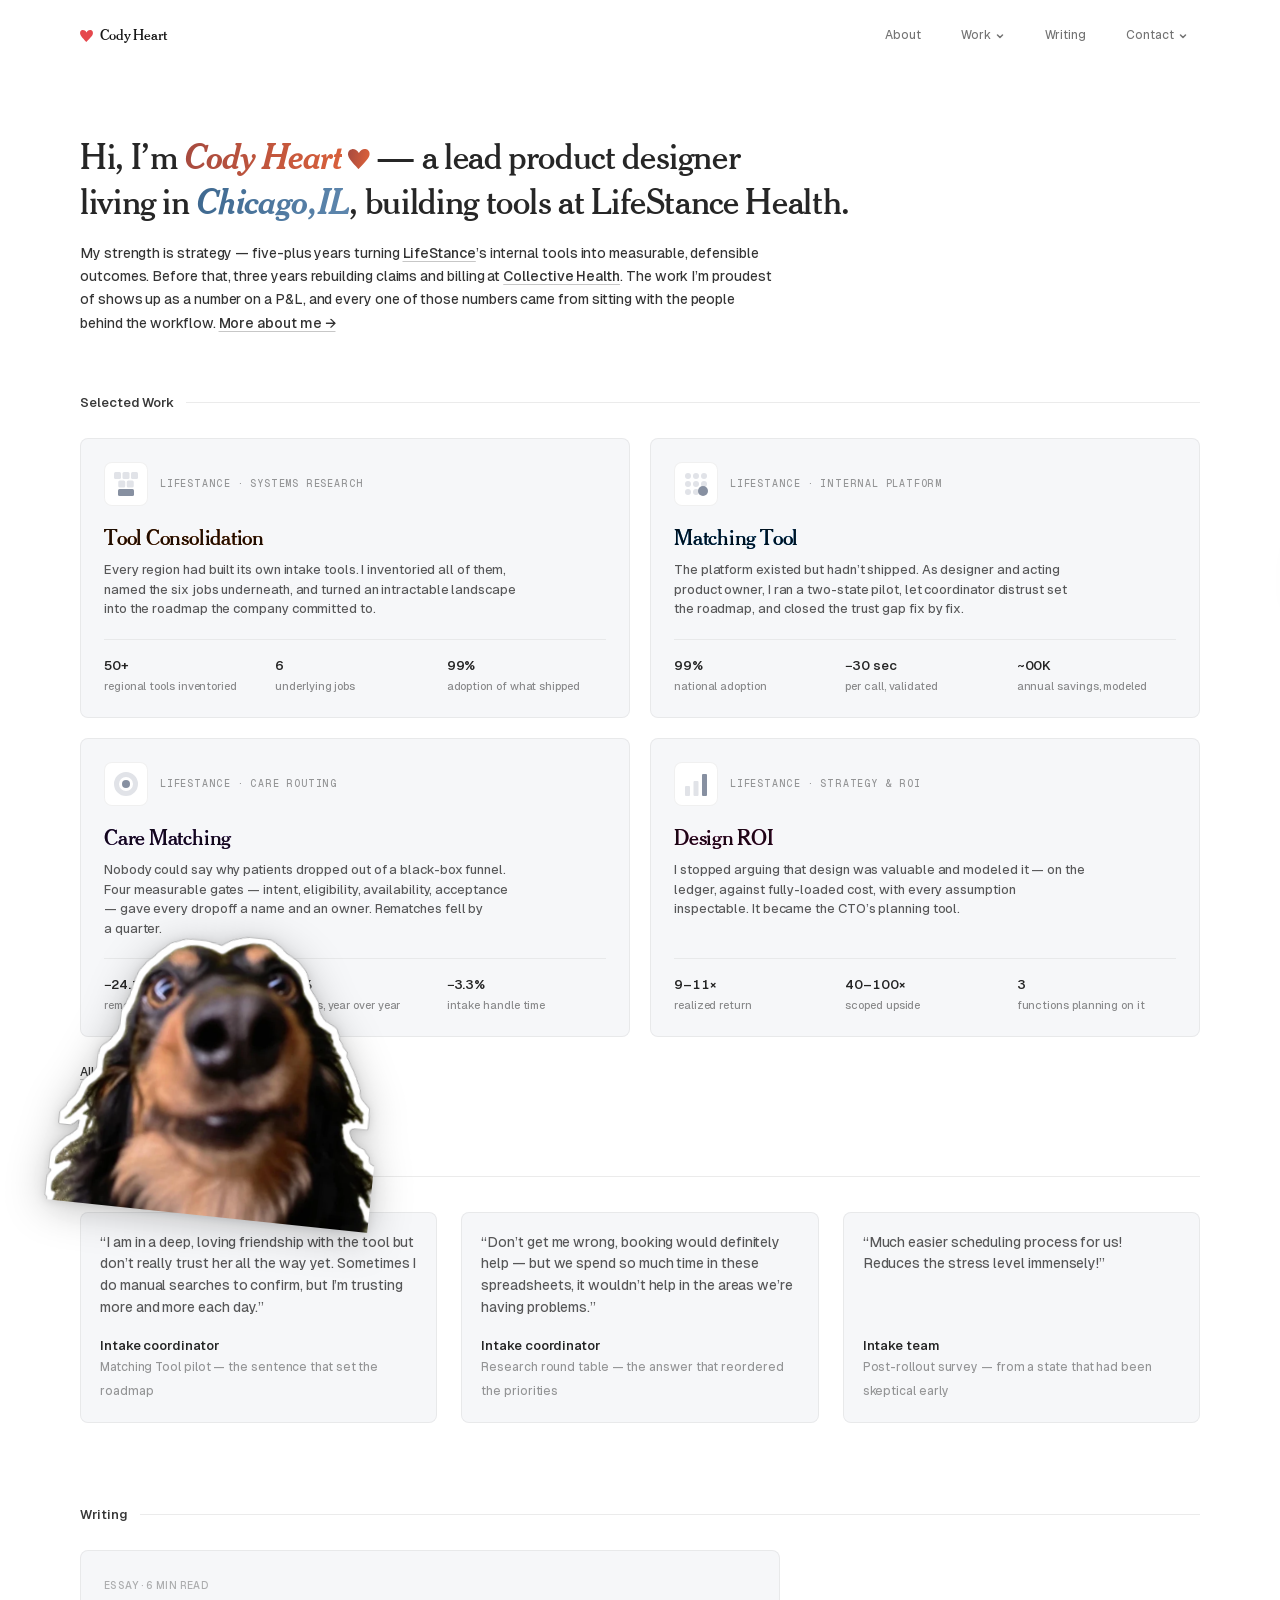
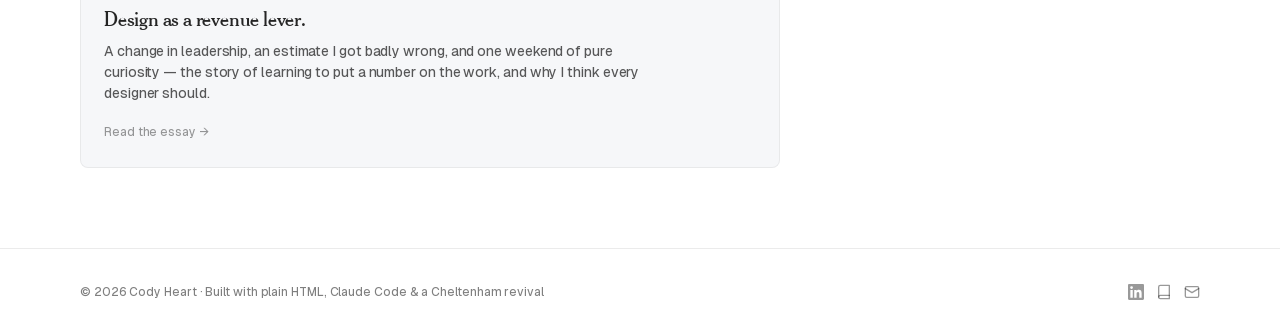
==== commit 7a14f570: "Selected Work goes 2x2, and the dogs join the site The carousel is gone: Selected Work is now a two-" ====
--- a/index.html
+++ b/index.html
@@ -46,7 +46,7 @@
 
 <link rel="preload" as="font" type="font/woff2" href="assets/fonts/Geist-Variable.woff2" crossorigin>
 <link rel="preload" as="font" type="font/woff2" href="assets/fonts/CheltenhamClassicMedium.woff2" crossorigin>
-<link rel="stylesheet" href="css/site.css?v=13">
+<link rel="stylesheet" href="css/site.css?v=29">
 </head>
 <body>
 
@@ -179,124 +179,93 @@
   <header class="hero">
     <div class="hero__inner">
       <h1 class="hero__title">Hi, I&#8217;m <em class="hero-em hero-em--name">Cody Heart</em> <svg class="hero-heart" viewBox="2.462 4.062 19.133 17.838" aria-hidden="true"><defs><linearGradient id="heart-petal" x1="0" y1="0" x2="1" y2=".18"><stop offset="0" stop-color="#A64A3F"/><stop offset="1" stop-color="#D9603B"/></linearGradient></defs><path fill="url(#heart-petal)" d="M12.1 7.6C13.7 5 15.8 3.7 18 4.15 20.9 4.6 22.1 7.1 21.4 9.9 20.8 12.5 18 15.4 11.7 21.9 5.6 15.4 3.1 12.4 2.6 9.7 2 6.9 3.4 4.6 6 4.2 8.1 3.85 10.5 5 12.1 7.6Z"/></svg> &#8212; a lead product designer<br class="hero-br"> living in <span class="city-pop"><em class="hero-em hero-em--city">Chicago,&#8202;IL</em></span>, building tools at LifeStance Health.</h1>
-      <svg class="chi-flag" viewBox="0 0 100 64" aria-hidden="true"><defs><filter id="w-wave" x="-15%" y="-15%" width="130%" height="130%"><feTurbulence type="fractalNoise" baseFrequency="0.014 0.045" numOctaves="1" seed="3" result="n"><animate attributeName="baseFrequency" values="0.014 0.045;0.02 0.062;0.014 0.045" dur="1.8s" repeatCount="indefinite"/></feTurbulence><feDisplacementMap in="SourceGraphic" in2="n" scale="6" xChannelSelector="R" yChannelSelector="G"/></filter></defs><g filter="url(#w-wave)"><rect x="8" y="8" width="82" height="40" rx="1.5" fill="#fff" stroke="rgba(0,0,0,.12)" stroke-width="1"/><g fill="#DAE2F0" opacity=".85"><path d="M14 9 Q20 22 15 46 L12 46 Q16 26 11 9 Z"/><path d="M38 8.5 Q44 26 39 47 Q49 38 47 26 Q45 15 38 8.5 Z"/><path d="M74 10 Q80 26 73 46 Q84 40 82 27 Q80 16 74 10 Z"/></g><path d="M33 15 L41 41 L51 20.5 L61 41 L69 15" fill="none" stroke="#0E3386" stroke-width="6.5" stroke-linecap="square" stroke-linejoin="miter"/></g><rect x="7" y="7" width="2.6" height="55" rx="1.3" fill="#ACB4C2"/><circle cx="8.3" cy="5" r="3.2" fill="#E9B949" stroke="#C9992F" stroke-width=".8"/></svg>
-      <p class="hero__lede">My strength is strategy &#8212; five-plus years turning <a class="co-tag" href="https://lifestance.com" target="_blank" rel="noopener noreferrer">LifeStance</a>&#8217;s internal tools into measurable, defensible outcomes. Before that, three years rebuilding claims and billing at <a class="co-tag" href="https://collectivehealth.com" target="_blank" rel="noopener noreferrer">Collective Health</a>. The work I&#8217;m proudest of shows up as a number on a P&amp;L, and every one of those numbers came from sitting with the people behind the workflow. <a class="co-tag" href="about.html">More about me &#8594;</a></p>
+      <div class="pop-follow pop-follow--right"><img class="hudson2-pop" src="assets/self/hudson2-sticker.webp" alt="" aria-hidden="true" decoding="async"></div>
+      <div class="pop-follow pop-follow--bl"><img class="bean-pop" src="assets/self/bean2-sticker.webp" alt="" aria-hidden="true" decoding="async"></div>
+      <div class="pop-follow"><img class="me-pop" src="assets/self/me-monet.web.jpg" alt="" aria-hidden="true" decoding="async"></div>
+      <div class="pop-follow"><svg class="chi-flag" viewBox="0 0 100 64" aria-hidden="true"><defs><linearGradient id="w-folds" x1="0" y1="0" x2="1" y2="0" spreadMethod="repeat"><stop offset="0" stop-color="#CBD5E6" stop-opacity="0"/><stop offset=".3" stop-color="#CBD5E6" stop-opacity=".55"/><stop offset=".6" stop-color="#CBD5E6" stop-opacity="0"/><stop offset="1" stop-color="#CBD5E6" stop-opacity="0"/><animate attributeName="x1" values="0;1" dur="1.1s" repeatCount="indefinite"/><animate attributeName="x2" values="1;2" dur="1.1s" repeatCount="indefinite"/></linearGradient></defs><path fill="#fff" stroke="rgba(0,0,0,.12)" stroke-width="1" d="M9 8 L 12.7 8.1 L 16.4 8.3 L 20 8.5 L 23.7 8.5 L 27.4 8.3 L 31.1 7.8 L 34.8 7.2 L 38.5 6.8 L 42.1 6.6 L 45.8 6.9 L 49.5 7.6 L 53.2 8.6 L 56.9 9.6 L 60.5 10.3 L 64.2 10.3 L 67.9 9.5 L 71.6 8.2 L 75.3 6.6 L 79 5.3 L 82.6 4.7 L 86.3 5.1 L 90 6.4 L 90 46.4 L 86.3 45.1 L 82.6 44.7 L 79 45.3 L 75.3 46.6 L 71.6 48.2 L 67.9 49.5 L 64.2 50.3 L 60.5 50.3 L 56.9 49.6 L 53.2 48.6 L 49.5 47.6 L 45.8 46.9 L 42.1 46.6 L 38.5 46.8 L 34.8 47.2 L 31.1 47.8 L 27.4 48.3 L 23.7 48.5 L 20 48.5 L 16.4 48.3 L 12.7 48.1 L 9 48 Z"><animate attributeName="d" values="M9 8 L 12.7 8.1 L 16.4 8.3 L 20 8.5 L 23.7 8.5 L 27.4 8.3 L 31.1 7.8 L 34.8 7.2 L 38.5 6.8 L 42.1 6.6 L 45.8 6.9 L 49.5 7.6 L 53.2 8.6 L 56.9 9.6 L 60.5 10.3 L 64.2 10.3 L 67.9 9.5 L 71.6 8.2 L 75.3 6.6 L 79 5.3 L 82.6 4.7 L 86.3 5.1 L 90 6.4 L 90 46.4 L 86.3 45.1 L 82.6 44.7 L 79 45.3 L 75.3 46.6 L 71.6 48.2 L 67.9 49.5 L 64.2 50.3 L 60.5 50.3 L 56.9 49.6 L 53.2 48.6 L 49.5 47.6 L 45.8 46.9 L 42.1 46.6 L 38.5 46.8 L 34.8 47.2 L 31.1 47.8 L 27.4 48.3 L 23.7 48.5 L 20 48.5 L 16.4 48.3 L 12.7 48.1 L 9 48 Z;M9 8 L 12.7 7.9 L 16.4 7.9 L 20 8 L 23.7 8.4 L 27.4 8.8 L 31.1 9 L 34.8 8.9 L 38.5 8.4 L 42.1 7.6 L 45.8 6.8 L 49.5 6.2 L 53.2 6.1 L 56.9 6.6 L 60.5 7.7 L 64.2 9 L 67.9 10.1 L 71.6 10.8 L 75.3 10.6 L 79 9.6 L 82.6 7.9 L 86.3 6.1 L 90 4.8 L 90 44.8 L 86.3 46.1 L 82.6 47.9 L 79 49.6 L 75.3 50.6 L 71.6 50.8 L 67.9 50.1 L 64.2 49 L 60.5 47.7 L 56.9 46.6 L 53.2 46.1 L 49.5 46.2 L 45.8 46.8 L 42.1 47.6 L 38.5 48.4 L 34.8 48.9 L 31.1 49 L 27.4 48.8 L 23.7 48.4 L 20 48 L 16.4 47.9 L 12.7 47.9 L 9 48 Z;M9 8 L 12.7 7.9 L 16.4 7.7 L 20 7.5 L 23.7 7.5 L 27.4 7.7 L 31.1 8.2 L 34.8 8.8 L 38.5 9.2 L 42.1 9.4 L 45.8 9.1 L 49.5 8.4 L 53.2 7.4 L 56.9 6.4 L 60.5 5.7 L 64.2 5.7 L 67.9 6.5 L 71.6 7.8 L 75.3 9.4 L 79 10.7 L 82.6 11.3 L 86.3 10.9 L 90 9.6 L 90 49.6 L 86.3 50.9 L 82.6 51.3 L 79 50.7 L 75.3 49.4 L 71.6 47.8 L 67.9 46.5 L 64.2 45.7 L 60.5 45.7 L 56.9 46.4 L 53.2 47.4 L 49.5 48.4 L 45.8 49.1 L 42.1 49.4 L 38.5 49.2 L 34.8 48.8 L 31.1 48.2 L 27.4 47.7 L 23.7 47.5 L 20 47.5 L 16.4 47.7 L 12.7 47.9 L 9 48 Z;M9 8 L 12.7 8.1 L 16.4 8.1 L 20 8 L 23.7 7.6 L 27.4 7.2 L 31.1 7 L 34.8 7.1 L 38.5 7.6 L 42.1 8.4 L 45.8 9.2 L 49.5 9.8 L 53.2 9.9 L 56.9 9.4 L 60.5 8.3 L 64.2 7 L 67.9 5.9 L 71.6 5.2 L 75.3 5.4 L 79 6.4 L 82.6 8.1 L 86.3 9.9 L 90 11.2 L 90 51.2 L 86.3 49.9 L 82.6 48.1 L 79 46.4 L 75.3 45.4 L 71.6 45.2 L 67.9 45.9 L 64.2 47 L 60.5 48.3 L 56.9 49.4 L 53.2 49.9 L 49.5 49.8 L 45.8 49.2 L 42.1 48.4 L 38.5 47.6 L 34.8 47.1 L 31.1 47 L 27.4 47.2 L 23.7 47.6 L 20 48 L 16.4 48.1 L 12.7 48.1 L 9 48 Z;M9 8 L 12.7 8.1 L 16.4 8.3 L 20 8.5 L 23.7 8.5 L 27.4 8.3 L 31.1 7.8 L 34.8 7.2 L 38.5 6.8 L 42.1 6.6 L 45.8 6.9 L 49.5 7.6 L 53.2 8.6 L 56.9 9.6 L 60.5 10.3 L 64.2 10.3 L 67.9 9.5 L 71.6 8.2 L 75.3 6.6 L 79 5.3 L 82.6 4.7 L 86.3 5.1 L 90 6.4 L 90 46.4 L 86.3 45.1 L 82.6 44.7 L 79 45.3 L 75.3 46.6 L 71.6 48.2 L 67.9 49.5 L 64.2 50.3 L 60.5 50.3 L 56.9 49.6 L 53.2 48.6 L 49.5 47.6 L 45.8 46.9 L 42.1 46.6 L 38.5 46.8 L 34.8 47.2 L 31.1 47.8 L 27.4 48.3 L 23.7 48.5 L 20 48.5 L 16.4 48.3 L 12.7 48.1 L 9 48 Z" dur="1.1s" repeatCount="indefinite"/></path><path fill="url(#w-folds)" d="M9 8 L 12.7 8.1 L 16.4 8.3 L 20 8.5 L 23.7 8.5 L 27.4 8.3 L 31.1 7.8 L 34.8 7.2 L 38.5 6.8 L 42.1 6.6 L 45.8 6.9 L 49.5 7.6 L 53.2 8.6 L 56.9 9.6 L 60.5 10.3 L 64.2 10.3 L 67.9 9.5 L 71.6 8.2 L 75.3 6.6 L 79 5.3 L 82.6 4.7 L 86.3 5.1 L 90 6.4 L 90 46.4 L 86.3 45.1 L 82.6 44.7 L 79 45.3 L 75.3 46.6 L 71.6 48.2 L 67.9 49.5 L 64.2 50.3 L 60.5 50.3 L 56.9 49.6 L 53.2 48.6 L 49.5 47.6 L 45.8 46.9 L 42.1 46.6 L 38.5 46.8 L 34.8 47.2 L 31.1 47.8 L 27.4 48.3 L 23.7 48.5 L 20 48.5 L 16.4 48.3 L 12.7 48.1 L 9 48 Z"><animate attributeName="d" values="M9 8 L 12.7 8.1 L 16.4 8.3 L 20 8.5 L 23.7 8.5 L 27.4 8.3 L 31.1 7.8 L 34.8 7.2 L 38.5 6.8 L 42.1 6.6 L 45.8 6.9 L 49.5 7.6 L 53.2 8.6 L 56.9 9.6 L 60.5 10.3 L 64.2 10.3 L 67.9 9.5 L 71.6 8.2 L 75.3 6.6 L 79 5.3 L 82.6 4.7 L 86.3 5.1 L 90 6.4 L 90 46.4 L 86.3 45.1 L 82.6 44.7 L 79 45.3 L 75.3 46.6 L 71.6 48.2 L 67.9 49.5 L 64.2 50.3 L 60.5 50.3 L 56.9 49.6 L 53.2 48.6 L 49.5 47.6 L 45.8 46.9 L 42.1 46.6 L 38.5 46.8 L 34.8 47.2 L 31.1 47.8 L 27.4 48.3 L 23.7 48.5 L 20 48.5 L 16.4 48.3 L 12.7 48.1 L 9 48 Z;M9 8 L 12.7 7.9 L 16.4 7.9 L 20 8 L 23.7 8.4 L 27.4 8.8 L 31.1 9 L 34.8 8.9 L 38.5 8.4 L 42.1 7.6 L 45.8 6.8 L 49.5 6.2 L 53.2 6.1 L 56.9 6.6 L 60.5 7.7 L 64.2 9 L 67.9 10.1 L 71.6 10.8 L 75.3 10.6 L 79 9.6 L 82.6 7.9 L 86.3 6.1 L 90 4.8 L 90 44.8 L 86.3 46.1 L 82.6 47.9 L 79 49.6 L 75.3 50.6 L 71.6 50.8 L 67.9 50.1 L 64.2 49 L 60.5 47.7 L 56.9 46.6 L 53.2 46.1 L 49.5 46.2 L 45.8 46.8 L 42.1 47.6 L 38.5 48.4 L 34.8 48.9 L 31.1 49 L 27.4 48.8 L 23.7 48.4 L 20 48 L 16.4 47.9 L 12.7 47.9 L 9 48 Z;M9 8 L 12.7 7.9 L 16.4 7.7 L 20 7.5 L 23.7 7.5 L 27.4 7.7 L 31.1 8.2 L 34.8 8.8 L 38.5 9.2 L 42.1 9.4 L 45.8 9.1 L 49.5 8.4 L 53.2 7.4 L 56.9 6.4 L 60.5 5.7 L 64.2 5.7 L 67.9 6.5 L 71.6 7.8 L 75.3 9.4 L 79 10.7 L 82.6 11.3 L 86.3 10.9 L 90 9.6 L 90 49.6 L 86.3 50.9 L 82.6 51.3 L 79 50.7 L 75.3 49.4 L 71.6 47.8 L 67.9 46.5 L 64.2 45.7 L 60.5 45.7 L 56.9 46.4 L 53.2 47.4 L 49.5 48.4 L 45.8 49.1 L 42.1 49.4 L 38.5 49.2 L 34.8 48.8 L 31.1 48.2 L 27.4 47.7 L 23.7 47.5 L 20 47.5 L 16.4 47.7 L 12.7 47.9 L 9 48 Z;M9 8 L 12.7 8.1 L 16.4 8.1 L 20 8 L 23.7 7.6 L 27.4 7.2 L 31.1 7 L 34.8 7.1 L 38.5 7.6 L 42.1 8.4 L 45.8 9.2 L 49.5 9.8 L 53.2 9.9 L 56.9 9.4 L 60.5 8.3 L 64.2 7 L 67.9 5.9 L 71.6 5.2 L 75.3 5.4 L 79 6.4 L 82.6 8.1 L 86.3 9.9 L 90 11.2 L 90 51.2 L 86.3 49.9 L 82.6 48.1 L 79 46.4 L 75.3 45.4 L 71.6 45.2 L 67.9 45.9 L 64.2 47 L 60.5 48.3 L 56.9 49.4 L 53.2 49.9 L 49.5 49.8 L 45.8 49.2 L 42.1 48.4 L 38.5 47.6 L 34.8 47.1 L 31.1 47 L 27.4 47.2 L 23.7 47.6 L 20 48 L 16.4 48.1 L 12.7 48.1 L 9 48 Z;M9 8 L 12.7 8.1 L 16.4 8.3 L 20 8.5 L 23.7 8.5 L 27.4 8.3 L 31.1 7.8 L 34.8 7.2 L 38.5 6.8 L 42.1 6.6 L 45.8 6.9 L 49.5 7.6 L 53.2 8.6 L 56.9 9.6 L 60.5 10.3 L 64.2 10.3 L 67.9 9.5 L 71.6 8.2 L 75.3 6.6 L 79 5.3 L 82.6 4.7 L 86.3 5.1 L 90 6.4 L 90 46.4 L 86.3 45.1 L 82.6 44.7 L 79 45.3 L 75.3 46.6 L 71.6 48.2 L 67.9 49.5 L 64.2 50.3 L 60.5 50.3 L 56.9 49.6 L 53.2 48.6 L 49.5 47.6 L 45.8 46.9 L 42.1 46.6 L 38.5 46.8 L 34.8 47.2 L 31.1 47.8 L 27.4 48.3 L 23.7 48.5 L 20 48.5 L 16.4 48.3 L 12.7 48.1 L 9 48 Z" dur="1.1s" repeatCount="indefinite"/></path><path fill="none" stroke="#0E3386" stroke-width="6.5" stroke-linecap="square" stroke-linejoin="round" d="M33 14.5 L 34.3 18.7 L 35.7 22.8 L 37 26.9 L 38.3 31.1 L 39.7 35.3 L 41 39.6 L 42.7 36.2 L 44.3 32.8 L 46 29.6 L 47.7 26.5 L 49.3 23.5 L 51 20.5 L 52.7 24.4 L 54.3 28.3 L 56 32.2 L 57.7 36 L 59.3 39.7 L 61 43.3 L 62.3 39 L 63.7 34.6 L 65 30.2 L 66.3 25.6 L 67.7 20.9 L 69 16.2"><animate attributeName="d" values="M33 14.5 L 34.3 18.7 L 35.7 22.8 L 37 26.9 L 38.3 31.1 L 39.7 35.3 L 41 39.6 L 42.7 36.2 L 44.3 32.8 L 46 29.6 L 47.7 26.5 L 49.3 23.5 L 51 20.5 L 52.7 24.4 L 54.3 28.3 L 56 32.2 L 57.7 36 L 59.3 39.7 L 61 43.3 L 62.3 39 L 63.7 34.6 L 65 30.2 L 66.3 25.6 L 67.7 20.9 L 69 16.2;M33 16 L 34.3 20.2 L 35.7 24.5 L 37 28.6 L 38.3 32.7 L 39.7 36.8 L 41 40.9 L 42.7 37.1 L 44.3 33.3 L 46 29.5 L 47.7 25.8 L 49.3 22.2 L 51 18.6 L 52.7 22 L 54.3 25.6 L 56 29.2 L 57.7 33 L 59.3 36.9 L 61 40.8 L 62.3 37 L 63.7 33.1 L 65 29.2 L 66.3 25.4 L 67.7 21.4 L 69 17.4;M33 15.5 L 34.3 20 L 35.7 24.6 L 37 29.1 L 38.3 33.6 L 39.7 38 L 41 42.4 L 42.7 39 L 44.3 35.5 L 46 31.9 L 47.7 28.2 L 49.3 24.4 L 51 20.5 L 52.7 23.4 L 54.3 26.4 L 56 29.3 L 57.7 32.3 L 59.3 35.5 L 61 38.7 L 62.3 34.3 L 63.7 30 L 65 25.8 L 66.3 21.8 L 67.7 17.8 L 69 13.8;M33 14 L 34.3 18.4 L 35.7 22.9 L 37 27.4 L 38.3 31.9 L 39.7 36.5 L 41 41.1 L 42.7 38.1 L 44.3 35 L 46 32 L 47.7 28.8 L 49.3 25.7 L 51 22.4 L 52.7 25.8 L 54.3 29.1 L 56 32.3 L 57.7 35.3 L 59.3 38.3 L 61 41.2 L 62.3 36.4 L 63.7 31.6 L 65 26.8 L 66.3 22 L 67.7 17.3 L 69 12.6;M33 14.5 L 34.3 18.7 L 35.7 22.8 L 37 26.9 L 38.3 31.1 L 39.7 35.3 L 41 39.6 L 42.7 36.2 L 44.3 32.8 L 46 29.6 L 47.7 26.5 L 49.3 23.5 L 51 20.5 L 52.7 24.4 L 54.3 28.3 L 56 32.2 L 57.7 36 L 59.3 39.7 L 61 43.3 L 62.3 39 L 63.7 34.6 L 65 30.2 L 66.3 25.6 L 67.7 20.9 L 69 16.2" dur="1.1s" repeatCount="indefinite"/></path><rect x="7" y="7" width="2.6" height="55" rx="1.3" fill="#ACB4C2"/><circle cx="8.3" cy="5" r="3.2" fill="#E9B949" stroke="#C9992F" stroke-width=".8"/></svg></div>
+      <p class="hero__lede">My strength is strategy &#8212; five-plus years turning <a class="co-tag" href="https://lifestance.com" target="_blank" rel="noopener noreferrer">LifeStance</a>&#8217;s internal tools into measurable, defensible outcomes. Before that, three years rebuilding claims and billing at <a class="co-tag" href="https://collectivehealth.com" target="_blank" rel="noopener noreferrer">Collective Health</a>. The work I&#8217;m proudest of shows up as a number on a P&amp;L, and every one of those numbers came from sitting with the people behind the workflow. <a class="co-tag more-pop" href="about.html">More about me &#8594;</a></p>
     </div>
   </header>
 
   <!-- ============================================================
-       SELECTED WORK — a draggable strip of grey plates. No UI
-       shots yet, so the plates carry the data instead: each one
-       is a number a finance team could argue with.
+       SELECTED WORK — a 2×2 of grey plates. No screenshots yet,
+       so each plate leads with the number a finance team could
+       argue with, and the two-line story underneath it.
        ============================================================ -->
-  <section class="work-strip" aria-label="Selected work">
-    <div class="work-strip__head">
-      <div class="section-label"><span>Selected Work</span></div>
-    </div>
-    <div class="carousel" role="region" aria-label="Selected work carousel">
-      <div class="carousel__track">
-
-        <div class="plate">
-          <div class="plate__frame">
-            <span class="plate__kicker">LifeStance &#183; The footprint</span>
-            <span class="plate__num">16,000</span>
-            <span class="plate__caption">Weekly intake calls across 33 states run through tools I design.</span>
-          </div>
-          <div class="plate__reveal"><div class="plate__reveal-inner"><span class="plate__name">The Footprint</span></div></div>
-        </div>
-
-        <a class="plate" href="case-studies/tool-consolidation.html" aria-label="Tool Consolidation — 50 regional tools to six jobs">
-          <div class="plate__frame">
-            <span class="plate__kicker">LifeStance &#183; Systems research</span>
-            <span class="plate__num">50&#8202;&#8594;&#8202;6</span>
-            <span class="plate__caption">Regional intake tools, proven to reduce to six underlying jobs.</span>
-          </div>
-          <div class="plate__reveal"><div class="plate__reveal-inner"><span class="plate__name">Tool Consolidation</span><span class="plate__cta">View Case Study &#8594;</span></div></div>
-        </a>
-
-        <a class="plate" href="case-studies/matching-tool.html" aria-label="Matching Tool — 99% national adoption">
-          <div class="plate__frame">
-            <span class="plate__kicker">LifeStance &#183; Internal platform</span>
-            <span class="plate__num">99%</span>
-            <span class="plate__caption">National adoption of the matching platform, from a two-state pilot.</span>
-          </div>
-          <div class="plate__reveal"><div class="plate__reveal-inner"><span class="plate__name">Matching Tool</span><span class="plate__cta">View Case Study &#8594;</span></div></div>
-        </a>
-
-        <a class="plate" href="case-studies/matching-tool.html" aria-label="Matching Tool — $500K annual savings">
-          <div class="plate__frame">
-            <span class="plate__kicker">LifeStance &#183; Internal platform</span>
-            <span class="plate__num">$500K</span>
-            <span class="plate__caption">Annual operating savings modeled from 30 seconds saved on every call.</span>
-          </div>
-          <div class="plate__reveal"><div class="plate__reveal-inner"><span class="plate__name">Matching Tool</span><span class="plate__cta">View Case Study &#8594;</span></div></div>
-        </a>
-
-        <a class="plate" href="case-studies/matching-logic.html" aria-label="Care Matching — 24% fewer rematches">
-          <div class="plate__frame">
-            <span class="plate__kicker">LifeStance &#183; Care routing</span>
-            <span class="plate__num">&#8722;24.1%</span>
-            <span class="plate__caption">Rematch rate &#8212; patients land with a clinician who fits, the first time.</span>
-          </div>
-          <div class="plate__reveal"><div class="plate__reveal-inner"><span class="plate__name">Care Matching</span><span class="plate__cta">View Case Study &#8594;</span></div></div>
-        </a>
-
-        <div class="plate">
-          <div class="plate__frame">
-            <span class="plate__kicker">LifeStance &#183; The upside</span>
-            <span class="plate__num">$3.5M</span>
-            <span class="plate__caption">Revenue capacity opened by removing operational bottlenecks.</span>
-          </div>
-          <div class="plate__reveal"><div class="plate__reveal-inner"><span class="plate__name">The Upside</span></div></div>
-        </div>
-
-        <a class="plate" href="case-studies/matching-logic.html" aria-label="Care Matching — 10% more bookings year over year">
-          <div class="plate__frame">
-            <span class="plate__kicker">LifeStance &#183; Care routing</span>
-            <span class="plate__num">+10%</span>
-            <span class="plate__caption">Bookings year over year, at the same clinical capacity.</span>
-          </div>
-          <div class="plate__reveal"><div class="plate__reveal-inner"><span class="plate__name">Care Matching</span><span class="plate__cta">View Case Study &#8594;</span></div></div>
-        </a>
-
-        <a class="plate" href="case-studies/claims.html" aria-label="Claims — 60% less time on task">
-          <div class="plate__frame">
-            <span class="plate__kicker">Collective Health &#183; Claims</span>
-            <span class="plate__num">&#8722;60%</span>
-            <span class="plate__caption">Time on task for out-of-network claim transcription.</span>
-          </div>
-          <div class="plate__reveal"><div class="plate__reveal-inner"><span class="plate__name">Claims</span><span class="plate__cta">View Case Study &#8594;</span></div></div>
-        </a>
-
-        <a class="plate" href="case-studies/billing.html" aria-label="Billing — 40% of manual work automated away">
-          <div class="plate__frame">
-            <span class="plate__kicker">Collective Health &#183; Billing</span>
-            <span class="plate__num">&#8722;40%</span>
-            <span class="plate__caption">Manual billing work eliminated through workflow automation.</span>
-          </div>
-          <div class="plate__reveal"><div class="plate__reveal-inner"><span class="plate__name">Billing</span><span class="plate__cta">View Case Study &#8594;</span></div></div>
-        </a>
-
-        <a class="plate" href="case-studies/design-roi.html" aria-label="Design ROI — a realized 9 to 11 times return">
-          <div class="plate__frame">
-            <span class="plate__kicker">LifeStance &#183; Strategy &amp; ROI</span>
-            <span class="plate__num">9&#8211;11&#215;</span>
-            <span class="plate__caption">Realized design-team ROI, modeled against fully-loaded cost.</span>
-          </div>
-          <div class="plate__reveal"><div class="plate__reveal-inner"><span class="plate__name">Design ROI</span><span class="plate__cta">View Case Study &#8594;</span></div></div>
-        </a>
-
-        <a class="plate" href="case-studies/design-roi.html" aria-label="Design ROI — a scoped 40 to 100 times upside">
-          <div class="plate__frame">
-            <span class="plate__kicker">LifeStance &#183; Strategy &amp; ROI</span>
-            <span class="plate__num">40&#8211;100&#215;</span>
-            <span class="plate__caption">Scoped upside with two targeted hires &#8212; the number the CTO plans against.</span>
-          </div>
-          <div class="plate__reveal"><div class="plate__reveal-inner"><span class="plate__name">Design ROI</span><span class="plate__cta">View Case Study &#8594;</span></div></div>
-        </a>
-
-      </div>
-    </div>
+  <section class="work-grid" aria-label="Selected work">
+    <div class="section-label"><span>Selected Work</span></div>
+    <div class="work-grid__grid">
+
+      <a class="case-plate case-plate--orange" href="case-studies/tool-consolidation.html">
+        <div class="case-plate__head">
+          <div class="menu-item__tile"><svg class="icon-duo c-orange" viewBox="0 0 24 24" fill="none" aria-hidden="true"><rect class="duo-a" x="0" y="0" width="7" height="7" rx="1.5"/><rect class="duo-a" x="8.5" y="0" width="7" height="7" rx="1.5"/><rect class="duo-a" x="17" y="0" width="7" height="7" rx="1.5"/><rect class="duo-a" x="4.25" y="8.5" width="7" height="7" rx="1.5"/><rect class="duo-a" x="12.75" y="8.5" width="7" height="7" rx="1.5"/><rect class="duo-b" x="4" y="17" width="16" height="7" rx="1.5"/></svg></div>
+          <span class="case-plate__kicker">LifeStance &#183; Systems research</span>
+          <span class="case-plate__cta">View Case Study &#8594;</span>
+        </div>
+        <h3 class="case-plate__name">Tool Consolidation</h3>
+        <div class="case-plate__story">
+          <p>Every region had built its own intake tools. I inventoried all of them, named the six jobs underneath, and turned an intractable landscape into the roadmap the company committed to.</p>
+        </div>
+        <div class="case-plate__stats">
+          <div><span>50+</span><em>regional tools inventoried</em></div>
+          <div><span>6</span><em>underlying jobs</em></div>
+          <div><span>99%</span><em>adoption of what shipped</em></div>
+        </div>
+      </a>
+
+      <a class="case-plate case-plate--blue" href="case-studies/matching-tool.html">
+        <div class="case-plate__head">
+          <div class="menu-item__tile"><svg class="icon-duo c-blue" viewBox="0 0 24 24" fill="none" aria-hidden="true"><circle class="duo-a" cx="4" cy="4" r="3"/><circle class="duo-a" cx="12" cy="4" r="3"/><circle class="duo-a" cx="20" cy="4" r="3"/><circle class="duo-a" cx="4" cy="12" r="3"/><circle class="duo-a" cx="12" cy="12" r="3"/><circle class="duo-a" cx="20" cy="12" r="3"/><circle class="duo-a" cx="4" cy="20" r="3"/><circle class="duo-a" cx="12" cy="20" r="3"/><circle class="duo-b" cx="19" cy="19" r="5"/></svg></div>
+          <span class="case-plate__kicker">LifeStance &#183; Internal platform</span>
+          <span class="case-plate__cta">View Case Study &#8594;</span>
+        </div>
+        <h3 class="case-plate__name">Matching Tool</h3>
+        <div class="case-plate__story">
+          <p>The platform existed but hadn&#8217;t shipped. As designer and acting product owner, I ran a two-state pilot, let coordinator distrust set the roadmap, and closed the trust gap fix by fix.</p>
+        </div>
+        <div class="case-plate__stats">
+          <div><span>99%</span><em>national adoption</em></div>
+          <div><span>&#8722;30 sec</span><em>per call, validated</em></div>
+          <div><span>~00K</span><em>annual savings, modeled</em></div>
+        </div>
+      </a>
+
+      <a class="case-plate case-plate--purple" href="case-studies/matching-logic.html">
+        <div class="case-plate__head">
+          <div class="menu-item__tile"><svg class="icon-duo c-purple" viewBox="0 0 24 24" fill="none" aria-hidden="true"><path class="duo-a" d="M12 0a12 12 0 1 0 0 24 12 12 0 0 0 0-24Zm0 5a7 7 0 1 1 0 14 7 7 0 0 1 0-14Z"/><circle class="duo-b" cx="12" cy="12" r="4"/></svg></div>
+          <span class="case-plate__kicker">LifeStance &#183; Care routing</span>
+          <span class="case-plate__cta">View Case Study &#8594;</span>
+        </div>
+        <h3 class="case-plate__name">Care Matching</h3>
+        <div class="case-plate__story">
+          <p>Nobody could say why patients dropped out of a black-box funnel. Four measurable gates &#8212; intent, eligibility, availability, acceptance &#8212; gave every dropoff a name and an owner. Rematches fell by a quarter.</p>
+        </div>
+        <div class="case-plate__stats">
+          <div><span>&#8722;24.1%</span><em>rematch rate</em></div>
+          <div><span>+10%</span><em>bookings, year over year</em></div>
+          <div><span>&#8722;3.3%</span><em>intake handle time</em></div>
+        </div>
+      </a>
+
+      <a class="case-plate case-plate--pink" href="case-studies/design-roi.html">
+        <div class="case-plate__head">
+          <div class="menu-item__tile"><svg class="icon-duo c-pink" viewBox="0 0 24 24" fill="none" aria-hidden="true"><rect class="duo-a" x="1" y="14" width="5" height="10" rx="1"/><rect class="duo-a" x="9.5" y="9" width="5" height="15" rx="1"/><rect class="duo-b" x="18" y="2" width="5" height="22" rx="1"/></svg></div>
+          <span class="case-plate__kicker">LifeStance &#183; Strategy &amp; ROI</span>
+          <span class="case-plate__cta">View Case Study &#8594;</span>
+        </div>
+        <h3 class="case-plate__name">Design ROI</h3>
+        <div class="case-plate__story">
+          <p>I stopped arguing that design was valuable and modeled it &#8212; on the ledger, against fully-loaded cost, with every assumption inspectable. It became the CTO&#8217;s planning tool.</p>
+        </div>
+        <div class="case-plate__stats">
+          <div><span>9&#8211;11&#215;</span><em>realized return</em></div>
+          <div><span>40&#8211;100&#215;</span><em>scoped upside</em></div>
+          <div><span>3</span><em>functions planning on it</em></div>
+        </div>
+      </a>
+
+    </div>
+    <p class="work-grid__more"><a class="co-tag" href="work.html">All six case studies, and the experience &#8594;</a></p>
   </section>
 
   <!-- ============================================================
@@ -361,6 +330,6 @@
   </div>
 </footer>
 
-<script src="js/site.js?v=7" defer></script>
+<script src="js/site.js?v=14" defer></script>
 </body>
 </html>
--- a/css/site.css
+++ b/css/site.css
@@ -341,18 +341,18 @@
 .icon-duo .duo-a { fill: #E1E3E8; transition: fill .15s ease; }
 .icon-duo .duo-b { fill: #8790A1; transition: fill .15s ease; }
 @media (hover: hover) {
-  .menu-item:hover .icon-duo.c-blue   .duo-a { fill: #C2E5FF; }
-  .menu-item:hover .icon-duo.c-blue   .duo-b { fill: #0090FF; }
-  .menu-item:hover .icon-duo.c-orange .duo-a { fill: #FFD19A; }
-  .menu-item:hover .icon-duo.c-orange .duo-b { fill: #F76B15; }
-  .menu-item:hover .icon-duo.c-purple .duo-a { fill: #EAD5F9; }
-  .menu-item:hover .icon-duo.c-purple .duo-b { fill: #8E4EC6; }
-  .menu-item:hover .icon-duo.c-green  .duo-a { fill: #C4E8D1; }
-  .menu-item:hover .icon-duo.c-green  .duo-b { fill: #30A46C; }
-  .menu-item:hover .icon-duo.c-pink   .duo-a { fill: #F6CEE7; }
-  .menu-item:hover .icon-duo.c-pink   .duo-b { fill: #D6409F; }
-  .menu-item:hover .icon-duo.c-teal   .duo-a { fill: #BFEEE4; }
-  .menu-item:hover .icon-duo.c-teal   .duo-b { fill: #12A594; }
+  :is(.menu-item, .case-plate):hover .icon-duo.c-blue   .duo-a { fill: #C2E5FF; }
+  :is(.menu-item, .case-plate):hover .icon-duo.c-blue   .duo-b { fill: #0090FF; }
+  :is(.menu-item, .case-plate):hover .icon-duo.c-orange .duo-a { fill: #FFD19A; }
+  :is(.menu-item, .case-plate):hover .icon-duo.c-orange .duo-b { fill: #F76B15; }
+  :is(.menu-item, .case-plate):hover .icon-duo.c-purple .duo-a { fill: #EAD5F9; }
+  :is(.menu-item, .case-plate):hover .icon-duo.c-purple .duo-b { fill: #8E4EC6; }
+  :is(.menu-item, .case-plate):hover .icon-duo.c-green  .duo-a { fill: #C4E8D1; }
+  :is(.menu-item, .case-plate):hover .icon-duo.c-green  .duo-b { fill: #30A46C; }
+  :is(.menu-item, .case-plate):hover .icon-duo.c-pink   .duo-a { fill: #F6CEE7; }
+  :is(.menu-item, .case-plate):hover .icon-duo.c-pink   .duo-b { fill: #D6409F; }
+  :is(.menu-item, .case-plate):hover .icon-duo.c-teal   .duo-a { fill: #BFEEE4; }
+  :is(.menu-item, .case-plate):hover .icon-duo.c-teal   .duo-b { fill: #12A594; }
 }
 /* In the mobile menu the icons are always colored */
 .icon-duo.is-colored.c-blue   .duo-a { fill: #C2E5FF; }
@@ -541,28 +541,83 @@
    reference site gives its testimonial reactions. */
 .city-pop { white-space: nowrap; }
 .hero__inner { position: relative; }
+
+/* The two hero pop-ups ride the cursor: hover the name and a
+   photo springs up beside the pointer; hover the city and the W
+   flies there, just as big. The wrapper handles the following
+   (positioned by site.js, with a short trailing ease so it
+   floats), the inner element handles the spring. */
+.pop-follow {
+  display: none;
+  position: fixed;
+  left: 0;
+  top: 0;
+  pointer-events: none;
+  z-index: 60;
+  will-change: transform;
+  transition: transform .15s var(--ease-out-cubic);
+}
+@media (min-width: 1100px) and (hover: hover) {
+  .pop-follow { display: block; }
+}
+.chi-flag,
+.me-pop {
+  display: block;
+  opacity: 0;
+  transform: scale(.3) rotate(-8deg);
+  transform-origin: left center;
+  transition: transform 250ms var(--ease-out-quart), opacity 150ms ease;
+}
+.chi-flag.is-up, .me-pop.is-up {
+  opacity: 1;
+  transform: scale(1) rotate(0deg);
+}
 .chi-flag {
-  display: none;
-  position: absolute;
-  right: 0;
-  top: -10px;
-  width: 104px;
+  width: 320px;
   height: auto;
   /* drop-shadow (not box-shadow) so the shadow follows the
      rippling cloth, not the rectangle around it */
   filter: drop-shadow(0 4px 10px rgba(0, 0, 0, .16)) drop-shadow(0 1px 3px rgba(0, 0, 0, .1));
-  opacity: 0;
-  transform: scale(.3) rotate(-8deg);
+}
+.chi-flag.is-up { animation: flag-sway 2.4s ease-in-out .3s infinite; }
+.me-pop {
+  width: 240px;
+  height: auto;
+  border-radius: 14px;
+  transform: scale(.3) rotate(12deg);
+  box-shadow: 0 6px 32px rgba(0, 0, 0, .18), 0 1px 4px rgba(0, 0, 0, .08);
+}
+/* Lands tilted, like a photo handed to you rather than filed. */
+.me-pop.is-up { transform: scale(1) rotate(3.5deg); }
+/* On "More about me" the whole pack arrives: Hudson trots in from
+   the right edge while Bean beams up from the bottom left. Die-cut
+   stickers; the drop-shadows follow their own edges. */
+.pop-follow--right { left: auto; right: 0; top: 52%; }
+.pop-follow--bl { top: auto; bottom: 0; left: 3vw; }
+.hudson2-pop {
+  display: block;
+  width: 300px;
+  height: auto;
+  transform: translateX(110%);
+  transition: transform .45s var(--ease-out-quart);
+  filter: drop-shadow(0 6px 20px rgba(0, 0, 0, .22)) drop-shadow(0 1px 4px rgba(0, 0, 0, .12));
+}
+.hudson2-pop.is-up {
+  transform: translateX(4%);
+  transition: transform .55s cubic-bezier(.34, 1.56, .64, 1);
+}
+.bean-pop {
+  display: block;
+  width: 330px;
+  height: auto;
+  transform: translateY(110%) rotate(6deg);
   transform-origin: bottom center;
-  transition: transform 250ms var(--ease-out-quart), opacity 150ms ease;
-  pointer-events: none;
-  z-index: 10;
-}
-@media (min-width: 1100px) and (hover: hover) { .chi-flag { display: block; } }
-.chi-flag.is-flying {
-  opacity: 1;
-  transform: scale(1) rotate(0deg);
-  animation: flag-sway 2.4s ease-in-out .3s infinite;
+  transition: transform .45s var(--ease-out-quart);
+  filter: drop-shadow(0 6px 20px rgba(0, 0, 0, .22)) drop-shadow(0 1px 4px rgba(0, 0, 0, .12));
+}
+.bean-pop.is-up {
+  transform: translateY(24%) rotate(-3deg);
+  transition: transform .55s cubic-bezier(.34, 1.56, .64, 1);
 }
 @keyframes flag-sway {
   0%, 100% { rotate: 0deg; }
@@ -570,7 +625,8 @@
 }
 @media (prefers-reduced-motion: reduce) {
   .hero-em--name:hover + .hero-heart, .hero-heart:hover { animation: none; }
-  .chi-flag { transition: opacity 150ms ease; transform: none; animation: none !important; }
+  .chi-flag, .me-pop { transition: opacity 150ms ease; transform: none; animation: none !important; }
+  .hudson2-pop, .bean-pop { transition: none !important; animation: none !important; }
 }
 
 /* The four emphasised things — name, role, city, field — each in
@@ -696,47 +752,24 @@
   .hero__line { overflow: visible; }
 }
 
-/* Selected Work carousel */
-.work-strip { padding-bottom: 80px; }
-.work-strip__head { padding: 0 var(--gutter); }
-.carousel {
-  overflow-x: auto;
-  overflow-y: hidden;
-  scrollbar-width: none;
-  -ms-overflow-style: none;
-  cursor: grab;
-  user-select: none;
-  -webkit-user-select: none;
-}
-.carousel::-webkit-scrollbar { display: none; }
-.carousel.is-dragging { cursor: grabbing; scroll-behavior: auto; }
-.carousel__track {
-  display: flex;
-  align-items: flex-start;
+/* Selected Work — a 2×2 of metric plates */
+.work-grid { padding: 0 var(--gutter) 80px; }
+.work-grid__grid {
+  display: grid;
+  grid-template-columns: 1fr;
   gap: 20px;
-  padding: 0 var(--gutter);
-  width: max-content;
-}
-.plate {
-  flex-shrink: 0;
-  display: block;
-}
-.plate__frame {
+}
+@media (min-width: 640px) { .work-grid__grid { grid-template-columns: repeat(2, 1fr); } }
+.case-plate {
   position: relative;
-  height: 360px;
-  width: 300px;
-  border-radius: 8px;
-  background: var(--surface);
-  overflow: hidden;
-  padding: 40px;
   display: flex;
   flex-direction: column;
-  align-items: flex-start;
-  justify-content: center;
-  gap: 8px;
-}
-@media (min-width: 640px) { .plate__frame { height: 480px; width: 380px; } }
-.plate__frame::after {
+  background: var(--surface);
+  border-radius: 8px;
+  padding: 24px;
+  transition: background-color .15s ease;
+}
+.case-plate::after {
   content: "";
   position: absolute;
   inset: 0;
@@ -744,7 +777,16 @@
   pointer-events: none;
   box-shadow: var(--shadow-flush);
 }
-.plate__kicker {
+.case-plate:hover { background: var(--surface-hover); }
+.case-plate__head {
+  display: flex;
+  align-items: center;
+  gap: 12px;
+  margin-bottom: 20px;
+}
+.case-plate__head .menu-item__tile { width: 44px; height: 44px; }
+.case-plate__head .menu-item__tile svg { width: 24px; height: 24px; }
+.case-plate__kicker {
   font-family: var(--mono);
   font-size: 10px;
   font-weight: 500;
@@ -752,36 +794,78 @@
   text-transform: uppercase;
   color: var(--ink-40);
 }
-.plate__num {
+.case-plate__cta {
+  margin-left: auto;
+  font-size: 11px;
+  font-weight: 450;
+  color: var(--ink-40);
+  white-space: nowrap;
+  opacity: 0;
+  transform: translateX(-4px);
+  transition: opacity .2s ease, transform .2s var(--ease-out-quart);
+}
+.case-plate:hover .case-plate__cta { opacity: 1; transform: translateX(0); }
+@media (hover: none) { .case-plate__cta { opacity: 1; transform: none; } }
+.case-plate__name {
   font-family: var(--serif);
-  font-size: 56px;
-  line-height: 1.05;
+  font-size: 22px;
+  line-height: 1.2;
   font-weight: 500;
   letter-spacing: -.01em;
   color: var(--ink-85);
+  margin-bottom: 8px;
+}
+/* On hover the name lights up in the icon's color family: the
+   gradient is always painted beneath the text, and the solid ink
+   fill fades to transparent to reveal it. */
+@supports ((-webkit-background-clip: text) or (background-clip: text)) {
+  .case-plate__name {
+    display: inline-block;
+    -webkit-background-clip: text;
+    background-clip: text;
+    -webkit-text-fill-color: var(--ink-85);
+    transition: -webkit-text-fill-color .25s ease;
+  }
+  .case-plate--orange .case-plate__name { background-image: linear-gradient(100deg, #C2560F, #F76B15); }
+  .case-plate--blue   .case-plate__name { background-image: linear-gradient(100deg, #0072CC, #0090FF); }
+  .case-plate--purple .case-plate__name { background-image: linear-gradient(100deg, #7239A8, #8E4EC6); }
+  .case-plate--pink   .case-plate__name { background-image: linear-gradient(100deg, #B32E85, #D6409F); }
+  .case-plate:hover .case-plate__name { -webkit-text-fill-color: transparent; }
+}
+.case-plate__story p {
+  font-size: 13px;
+  line-height: 1.5;
+  color: var(--ink-65);
+  margin-bottom: 20px;
+  max-width: 46ch;
+}
+.case-plate__stats {
+  margin-top: auto;
+  display: grid;
+  grid-template-columns: repeat(3, 1fr);
+  gap: 12px;
+  padding-top: 14px;
+  border-top: 1px solid rgba(0, 0, 0, .06);
+}
+.case-plate__stats span {
+  display: block;
+  font-size: 13px;
+  font-weight: 550;
+  color: var(--ink-85);
   font-variant-numeric: tabular-nums;
 }
-@media (min-width: 640px) { .plate__num { font-size: 72px; } }
-.plate__caption {
-  font-size: 13px;
-  line-height: 1.45;
-  color: var(--ink-50);
-  max-width: 240px;
-}
-.plate__reveal { height: 44px; overflow: hidden; }
-.plate__reveal-inner {
-  padding-top: 12px;
-  display: flex;
-  align-items: baseline;
-  justify-content: space-between;
-  transition: transform .2s var(--ease-out-quart);
-}
-@media (min-width: 640px) {
-  a.plate .plate__reveal-inner, div.plate .plate__reveal-inner { transform: translateY(-100%); }
-  a.plate:hover .plate__reveal-inner, div.plate:hover .plate__reveal-inner { transform: translateY(0); }
-}
-.plate__name { font-size: 13px; font-weight: 550; color: var(--ink-85); }
-.plate__cta { font-size: 11px; font-weight: 450; color: var(--ink-40); }
+.case-plate__stats em {
+  display: block;
+  font-style: normal;
+  font-size: 11px;
+  line-height: 1.35;
+  color: var(--ink-45);
+  margin-top: 2px;
+}
+.work-grid__more {
+  margin-top: 24px;
+  font-size: 12px;
+}
 
 /* Quote cards ("From the Floor") */
 .quotes { padding: 0 var(--gutter) 80px; }
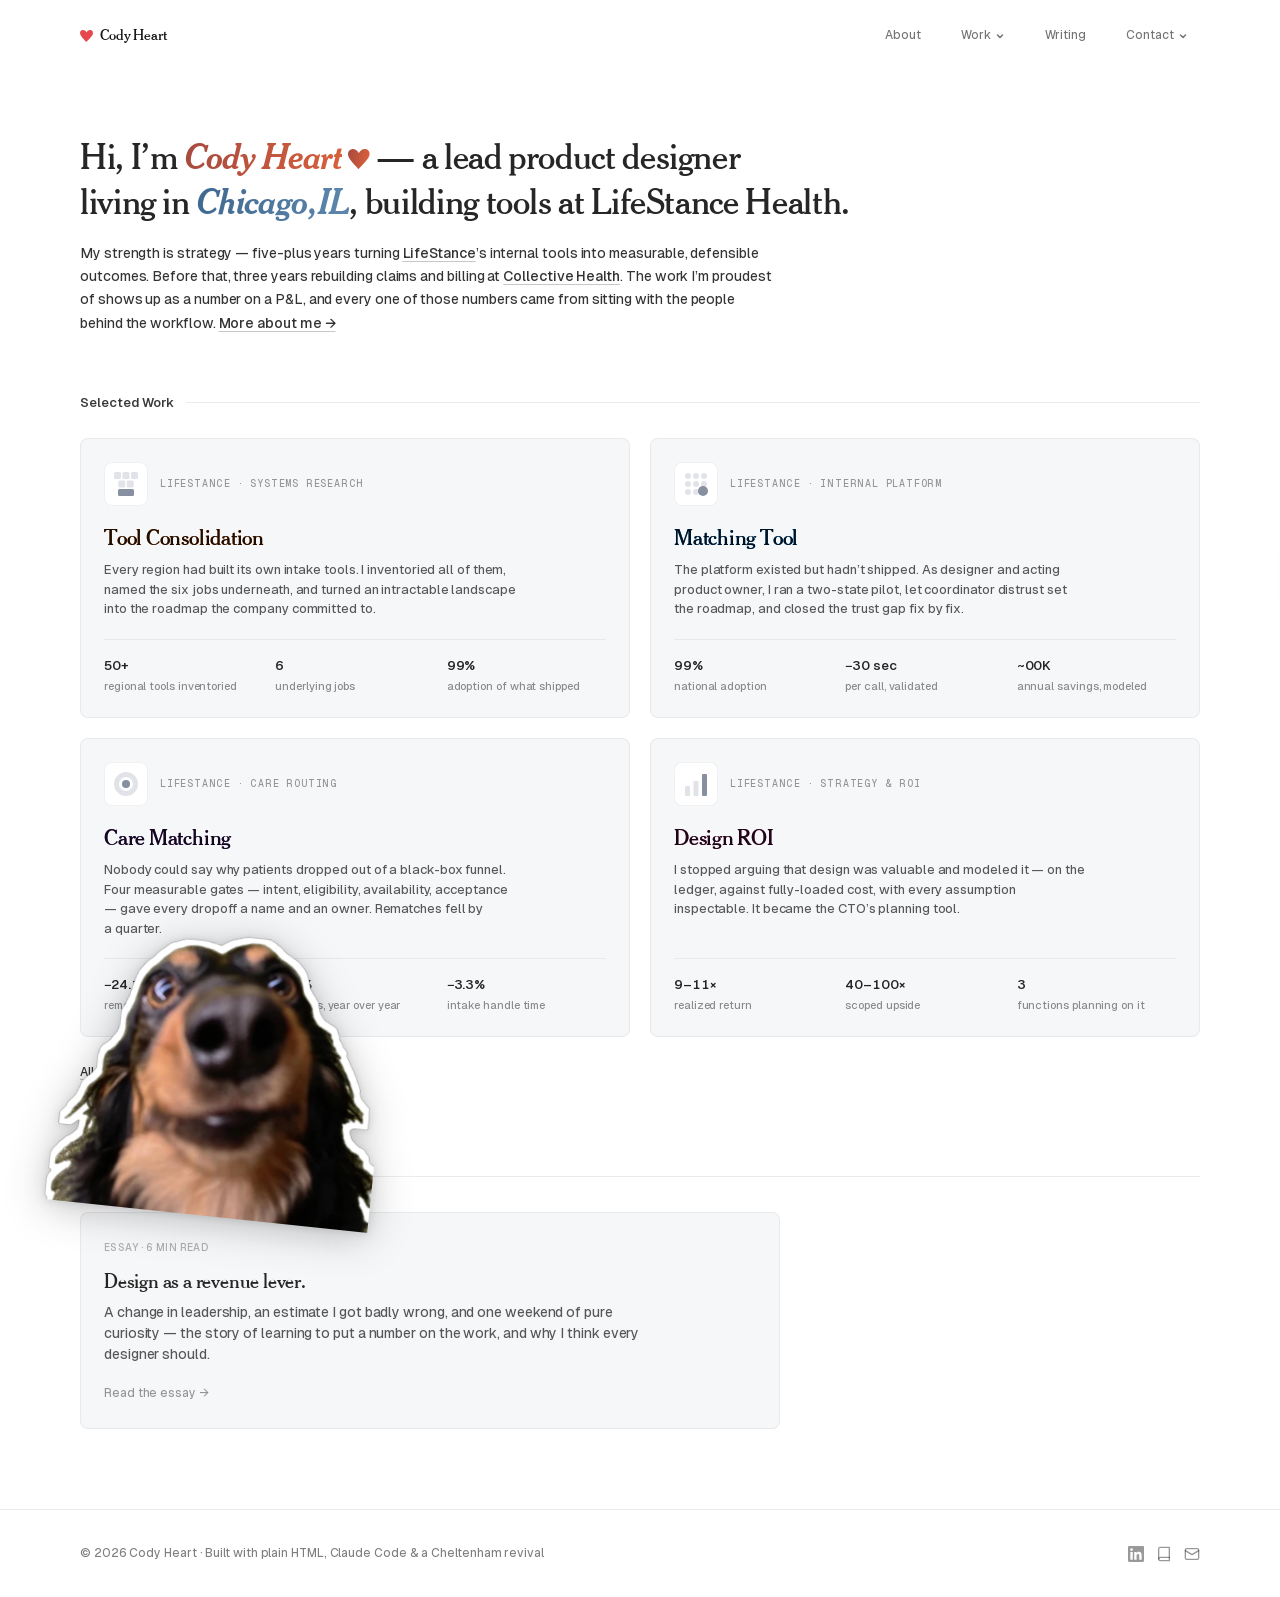
==== commit 3b35dbdd: "Park the From the Floor quotes Hidden, not deleted: the coordinator quotes now live in a labeled com" ====
--- a/index.html
+++ b/index.html
@@ -269,9 +269,10 @@
   </section>
 
   <!-- ============================================================
-       FROM THE FLOOR — the coordinators' own words, pulled from
-       the case studies. The people behind the numbers.
-       ============================================================ -->
+       FROM THE FLOOR (parked, not deleted) — the coordinators&#39;
+       own words, pulled from the case studies. Cody wants this
+       kept but not displayed; delete this comment wrapper to
+       bring it back.
   <section class="quotes" aria-label="From the floor">
     <div class="section-label"><span>From the Floor</span></div>
     <div class="quotes__grid">
@@ -298,6 +299,7 @@
       </blockquote>
     </div>
   </section>
+  ============================================================ -->
 
   <!-- ============================================================
        WRITING — the thinking underneath the work.
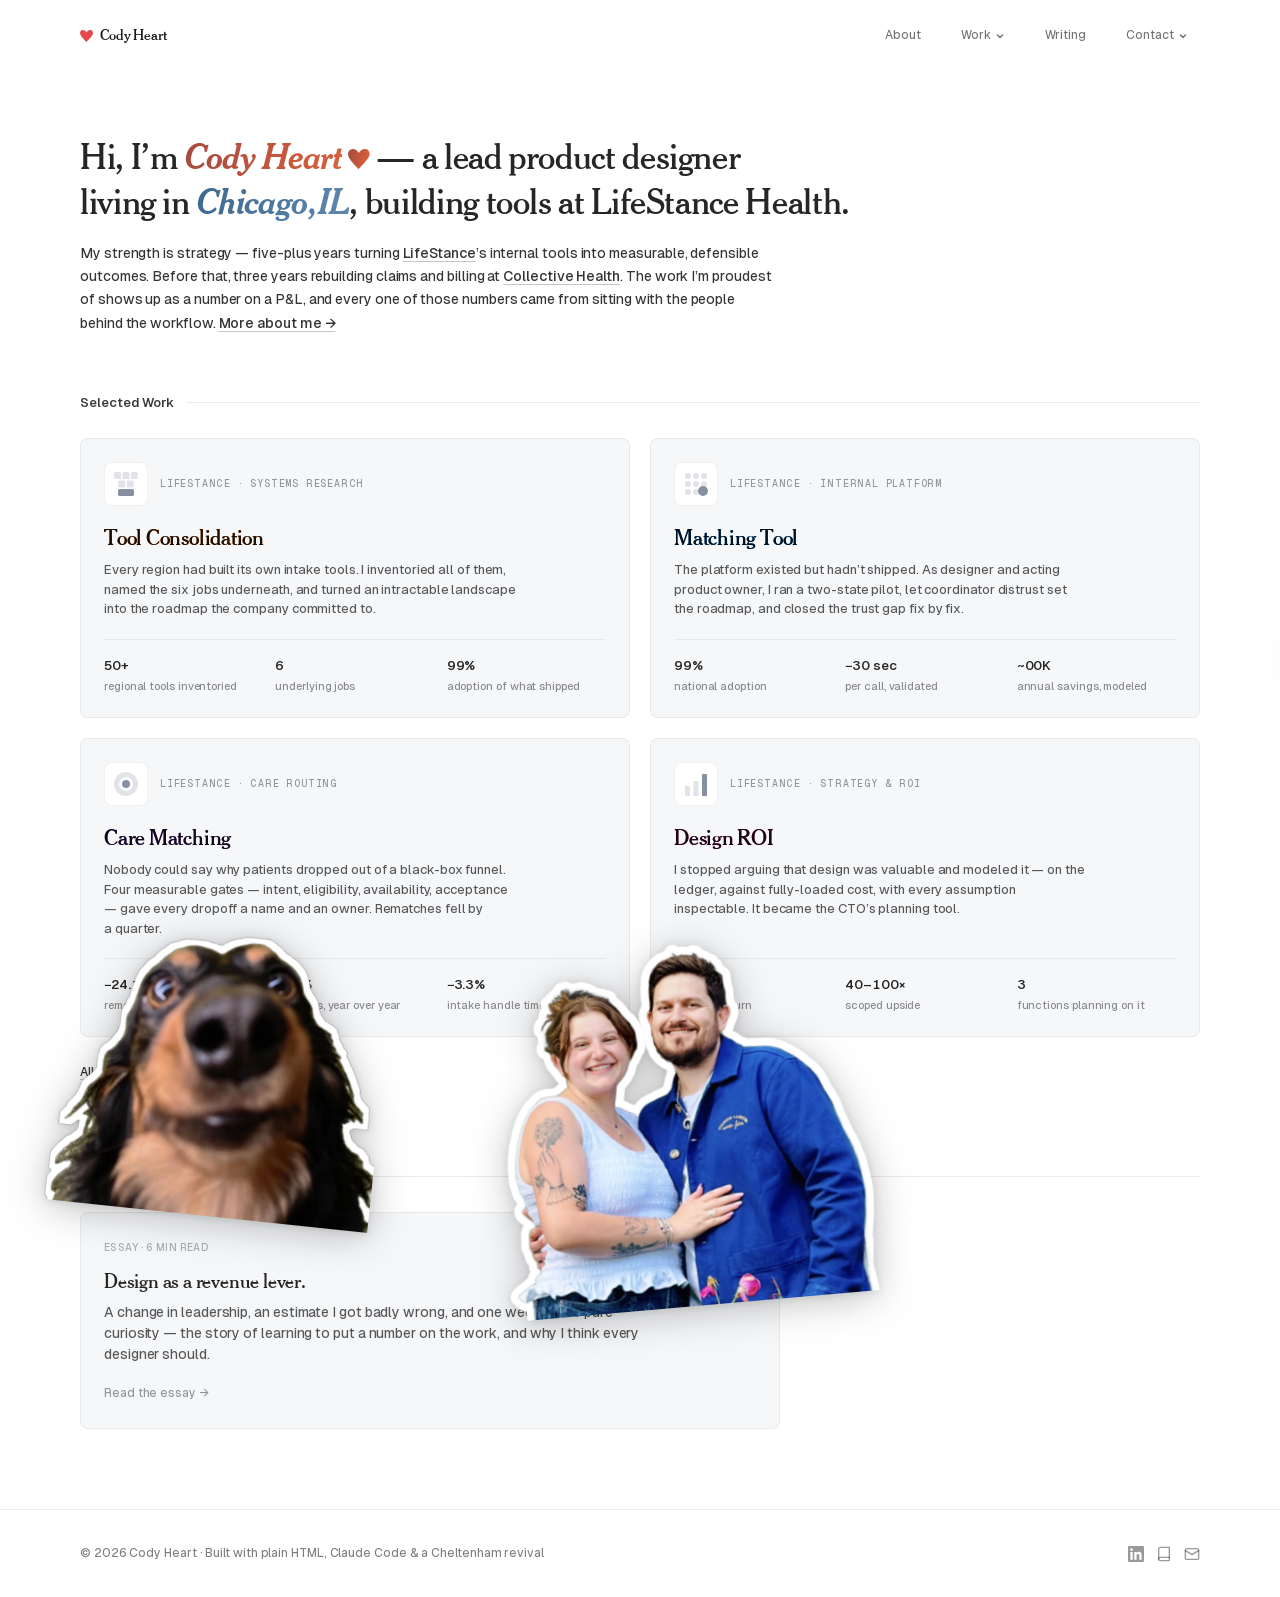
==== commit 3d2b506e: "Cody and Laura join the pack, and Hudson swaps in his side-eye Hovering "More about me" now brings t" ====
--- a/index.html
+++ b/index.html
@@ -179,8 +179,9 @@
   <header class="hero">
     <div class="hero__inner">
       <h1 class="hero__title">Hi, I&#8217;m <em class="hero-em hero-em--name">Cody Heart</em> <svg class="hero-heart" viewBox="2.462 4.062 19.133 17.838" aria-hidden="true"><defs><linearGradient id="heart-petal" x1="0" y1="0" x2="1" y2=".18"><stop offset="0" stop-color="#A64A3F"/><stop offset="1" stop-color="#D9603B"/></linearGradient></defs><path fill="url(#heart-petal)" d="M12.1 7.6C13.7 5 15.8 3.7 18 4.15 20.9 4.6 22.1 7.1 21.4 9.9 20.8 12.5 18 15.4 11.7 21.9 5.6 15.4 3.1 12.4 2.6 9.7 2 6.9 3.4 4.6 6 4.2 8.1 3.85 10.5 5 12.1 7.6Z"/></svg> &#8212; a lead product designer<br class="hero-br"> living in <span class="city-pop"><em class="hero-em hero-em--city">Chicago,&#8202;IL</em></span>, building tools at LifeStance Health.</h1>
-      <div class="pop-follow pop-follow--right"><img class="hudson2-pop" src="assets/self/hudson2-sticker.webp" alt="" aria-hidden="true" decoding="async"></div>
+      <div class="pop-follow pop-follow--right"><img class="hudson-pop" src="assets/self/hudson-side-eye-sticker.webp" alt="" aria-hidden="true" decoding="async"></div>
       <div class="pop-follow pop-follow--bl"><img class="bean-pop" src="assets/self/bean2-sticker.webp" alt="" aria-hidden="true" decoding="async"></div>
+      <div class="pop-follow pop-follow--bc"><img class="us-pop" src="assets/self/codylaura-sticker.webp" alt="" aria-hidden="true" decoding="async"></div>
       <div class="pop-follow"><img class="me-pop" src="assets/self/me-monet.web.jpg" alt="" aria-hidden="true" decoding="async"></div>
       <div class="pop-follow"><svg class="chi-flag" viewBox="0 0 100 64" aria-hidden="true"><defs><linearGradient id="w-folds" x1="0" y1="0" x2="1" y2="0" spreadMethod="repeat"><stop offset="0" stop-color="#CBD5E6" stop-opacity="0"/><stop offset=".3" stop-color="#CBD5E6" stop-opacity=".55"/><stop offset=".6" stop-color="#CBD5E6" stop-opacity="0"/><stop offset="1" stop-color="#CBD5E6" stop-opacity="0"/><animate attributeName="x1" values="0;1" dur="1.1s" repeatCount="indefinite"/><animate attributeName="x2" values="1;2" dur="1.1s" repeatCount="indefinite"/></linearGradient></defs><path fill="#fff" stroke="rgba(0,0,0,.12)" stroke-width="1" d="M9 8 L 12.7 8.1 L 16.4 8.3 L 20 8.5 L 23.7 8.5 L 27.4 8.3 L 31.1 7.8 L 34.8 7.2 L 38.5 6.8 L 42.1 6.6 L 45.8 6.9 L 49.5 7.6 L 53.2 8.6 L 56.9 9.6 L 60.5 10.3 L 64.2 10.3 L 67.9 9.5 L 71.6 8.2 L 75.3 6.6 L 79 5.3 L 82.6 4.7 L 86.3 5.1 L 90 6.4 L 90 46.4 L 86.3 45.1 L 82.6 44.7 L 79 45.3 L 75.3 46.6 L 71.6 48.2 L 67.9 49.5 L 64.2 50.3 L 60.5 50.3 L 56.9 49.6 L 53.2 48.6 L 49.5 47.6 L 45.8 46.9 L 42.1 46.6 L 38.5 46.8 L 34.8 47.2 L 31.1 47.8 L 27.4 48.3 L 23.7 48.5 L 20 48.5 L 16.4 48.3 L 12.7 48.1 L 9 48 Z"><animate attributeName="d" values="M9 8 L 12.7 8.1 L 16.4 8.3 L 20 8.5 L 23.7 8.5 L 27.4 8.3 L 31.1 7.8 L 34.8 7.2 L 38.5 6.8 L 42.1 6.6 L 45.8 6.9 L 49.5 7.6 L 53.2 8.6 L 56.9 9.6 L 60.5 10.3 L 64.2 10.3 L 67.9 9.5 L 71.6 8.2 L 75.3 6.6 L 79 5.3 L 82.6 4.7 L 86.3 5.1 L 90 6.4 L 90 46.4 L 86.3 45.1 L 82.6 44.7 L 79 45.3 L 75.3 46.6 L 71.6 48.2 L 67.9 49.5 L 64.2 50.3 L 60.5 50.3 L 56.9 49.6 L 53.2 48.6 L 49.5 47.6 L 45.8 46.9 L 42.1 46.6 L 38.5 46.8 L 34.8 47.2 L 31.1 47.8 L 27.4 48.3 L 23.7 48.5 L 20 48.5 L 16.4 48.3 L 12.7 48.1 L 9 48 Z;M9 8 L 12.7 7.9 L 16.4 7.9 L 20 8 L 23.7 8.4 L 27.4 8.8 L 31.1 9 L 34.8 8.9 L 38.5 8.4 L 42.1 7.6 L 45.8 6.8 L 49.5 6.2 L 53.2 6.1 L 56.9 6.6 L 60.5 7.7 L 64.2 9 L 67.9 10.1 L 71.6 10.8 L 75.3 10.6 L 79 9.6 L 82.6 7.9 L 86.3 6.1 L 90 4.8 L 90 44.8 L 86.3 46.1 L 82.6 47.9 L 79 49.6 L 75.3 50.6 L 71.6 50.8 L 67.9 50.1 L 64.2 49 L 60.5 47.7 L 56.9 46.6 L 53.2 46.1 L 49.5 46.2 L 45.8 46.8 L 42.1 47.6 L 38.5 48.4 L 34.8 48.9 L 31.1 49 L 27.4 48.8 L 23.7 48.4 L 20 48 L 16.4 47.9 L 12.7 47.9 L 9 48 Z;M9 8 L 12.7 7.9 L 16.4 7.7 L 20 7.5 L 23.7 7.5 L 27.4 7.7 L 31.1 8.2 L 34.8 8.8 L 38.5 9.2 L 42.1 9.4 L 45.8 9.1 L 49.5 8.4 L 53.2 7.4 L 56.9 6.4 L 60.5 5.7 L 64.2 5.7 L 67.9 6.5 L 71.6 7.8 L 75.3 9.4 L 79 10.7 L 82.6 11.3 L 86.3 10.9 L 90 9.6 L 90 49.6 L 86.3 50.9 L 82.6 51.3 L 79 50.7 L 75.3 49.4 L 71.6 47.8 L 67.9 46.5 L 64.2 45.7 L 60.5 45.7 L 56.9 46.4 L 53.2 47.4 L 49.5 48.4 L 45.8 49.1 L 42.1 49.4 L 38.5 49.2 L 34.8 48.8 L 31.1 48.2 L 27.4 47.7 L 23.7 47.5 L 20 47.5 L 16.4 47.7 L 12.7 47.9 L 9 48 Z;M9 8 L 12.7 8.1 L 16.4 8.1 L 20 8 L 23.7 7.6 L 27.4 7.2 L 31.1 7 L 34.8 7.1 L 38.5 7.6 L 42.1 8.4 L 45.8 9.2 L 49.5 9.8 L 53.2 9.9 L 56.9 9.4 L 60.5 8.3 L 64.2 7 L 67.9 5.9 L 71.6 5.2 L 75.3 5.4 L 79 6.4 L 82.6 8.1 L 86.3 9.9 L 90 11.2 L 90 51.2 L 86.3 49.9 L 82.6 48.1 L 79 46.4 L 75.3 45.4 L 71.6 45.2 L 67.9 45.9 L 64.2 47 L 60.5 48.3 L 56.9 49.4 L 53.2 49.9 L 49.5 49.8 L 45.8 49.2 L 42.1 48.4 L 38.5 47.6 L 34.8 47.1 L 31.1 47 L 27.4 47.2 L 23.7 47.6 L 20 48 L 16.4 48.1 L 12.7 48.1 L 9 48 Z;M9 8 L 12.7 8.1 L 16.4 8.3 L 20 8.5 L 23.7 8.5 L 27.4 8.3 L 31.1 7.8 L 34.8 7.2 L 38.5 6.8 L 42.1 6.6 L 45.8 6.9 L 49.5 7.6 L 53.2 8.6 L 56.9 9.6 L 60.5 10.3 L 64.2 10.3 L 67.9 9.5 L 71.6 8.2 L 75.3 6.6 L 79 5.3 L 82.6 4.7 L 86.3 5.1 L 90 6.4 L 90 46.4 L 86.3 45.1 L 82.6 44.7 L 79 45.3 L 75.3 46.6 L 71.6 48.2 L 67.9 49.5 L 64.2 50.3 L 60.5 50.3 L 56.9 49.6 L 53.2 48.6 L 49.5 47.6 L 45.8 46.9 L 42.1 46.6 L 38.5 46.8 L 34.8 47.2 L 31.1 47.8 L 27.4 48.3 L 23.7 48.5 L 20 48.5 L 16.4 48.3 L 12.7 48.1 L 9 48 Z" dur="1.1s" repeatCount="indefinite"/></path><path fill="url(#w-folds)" d="M9 8 L 12.7 8.1 L 16.4 8.3 L 20 8.5 L 23.7 8.5 L 27.4 8.3 L 31.1 7.8 L 34.8 7.2 L 38.5 6.8 L 42.1 6.6 L 45.8 6.9 L 49.5 7.6 L 53.2 8.6 L 56.9 9.6 L 60.5 10.3 L 64.2 10.3 L 67.9 9.5 L 71.6 8.2 L 75.3 6.6 L 79 5.3 L 82.6 4.7 L 86.3 5.1 L 90 6.4 L 90 46.4 L 86.3 45.1 L 82.6 44.7 L 79 45.3 L 75.3 46.6 L 71.6 48.2 L 67.9 49.5 L 64.2 50.3 L 60.5 50.3 L 56.9 49.6 L 53.2 48.6 L 49.5 47.6 L 45.8 46.9 L 42.1 46.6 L 38.5 46.8 L 34.8 47.2 L 31.1 47.8 L 27.4 48.3 L 23.7 48.5 L 20 48.5 L 16.4 48.3 L 12.7 48.1 L 9 48 Z"><animate attributeName="d" values="M9 8 L 12.7 8.1 L 16.4 8.3 L 20 8.5 L 23.7 8.5 L 27.4 8.3 L 31.1 7.8 L 34.8 7.2 L 38.5 6.8 L 42.1 6.6 L 45.8 6.9 L 49.5 7.6 L 53.2 8.6 L 56.9 9.6 L 60.5 10.3 L 64.2 10.3 L 67.9 9.5 L 71.6 8.2 L 75.3 6.6 L 79 5.3 L 82.6 4.7 L 86.3 5.1 L 90 6.4 L 90 46.4 L 86.3 45.1 L 82.6 44.7 L 79 45.3 L 75.3 46.6 L 71.6 48.2 L 67.9 49.5 L 64.2 50.3 L 60.5 50.3 L 56.9 49.6 L 53.2 48.6 L 49.5 47.6 L 45.8 46.9 L 42.1 46.6 L 38.5 46.8 L 34.8 47.2 L 31.1 47.8 L 27.4 48.3 L 23.7 48.5 L 20 48.5 L 16.4 48.3 L 12.7 48.1 L 9 48 Z;M9 8 L 12.7 7.9 L 16.4 7.9 L 20 8 L 23.7 8.4 L 27.4 8.8 L 31.1 9 L 34.8 8.9 L 38.5 8.4 L 42.1 7.6 L 45.8 6.8 L 49.5 6.2 L 53.2 6.1 L 56.9 6.6 L 60.5 7.7 L 64.2 9 L 67.9 10.1 L 71.6 10.8 L 75.3 10.6 L 79 9.6 L 82.6 7.9 L 86.3 6.1 L 90 4.8 L 90 44.8 L 86.3 46.1 L 82.6 47.9 L 79 49.6 L 75.3 50.6 L 71.6 50.8 L 67.9 50.1 L 64.2 49 L 60.5 47.7 L 56.9 46.6 L 53.2 46.1 L 49.5 46.2 L 45.8 46.8 L 42.1 47.6 L 38.5 48.4 L 34.8 48.9 L 31.1 49 L 27.4 48.8 L 23.7 48.4 L 20 48 L 16.4 47.9 L 12.7 47.9 L 9 48 Z;M9 8 L 12.7 7.9 L 16.4 7.7 L 20 7.5 L 23.7 7.5 L 27.4 7.7 L 31.1 8.2 L 34.8 8.8 L 38.5 9.2 L 42.1 9.4 L 45.8 9.1 L 49.5 8.4 L 53.2 7.4 L 56.9 6.4 L 60.5 5.7 L 64.2 5.7 L 67.9 6.5 L 71.6 7.8 L 75.3 9.4 L 79 10.7 L 82.6 11.3 L 86.3 10.9 L 90 9.6 L 90 49.6 L 86.3 50.9 L 82.6 51.3 L 79 50.7 L 75.3 49.4 L 71.6 47.8 L 67.9 46.5 L 64.2 45.7 L 60.5 45.7 L 56.9 46.4 L 53.2 47.4 L 49.5 48.4 L 45.8 49.1 L 42.1 49.4 L 38.5 49.2 L 34.8 48.8 L 31.1 48.2 L 27.4 47.7 L 23.7 47.5 L 20 47.5 L 16.4 47.7 L 12.7 47.9 L 9 48 Z;M9 8 L 12.7 8.1 L 16.4 8.1 L 20 8 L 23.7 7.6 L 27.4 7.2 L 31.1 7 L 34.8 7.1 L 38.5 7.6 L 42.1 8.4 L 45.8 9.2 L 49.5 9.8 L 53.2 9.9 L 56.9 9.4 L 60.5 8.3 L 64.2 7 L 67.9 5.9 L 71.6 5.2 L 75.3 5.4 L 79 6.4 L 82.6 8.1 L 86.3 9.9 L 90 11.2 L 90 51.2 L 86.3 49.9 L 82.6 48.1 L 79 46.4 L 75.3 45.4 L 71.6 45.2 L 67.9 45.9 L 64.2 47 L 60.5 48.3 L 56.9 49.4 L 53.2 49.9 L 49.5 49.8 L 45.8 49.2 L 42.1 48.4 L 38.5 47.6 L 34.8 47.1 L 31.1 47 L 27.4 47.2 L 23.7 47.6 L 20 48 L 16.4 48.1 L 12.7 48.1 L 9 48 Z;M9 8 L 12.7 8.1 L 16.4 8.3 L 20 8.5 L 23.7 8.5 L 27.4 8.3 L 31.1 7.8 L 34.8 7.2 L 38.5 6.8 L 42.1 6.6 L 45.8 6.9 L 49.5 7.6 L 53.2 8.6 L 56.9 9.6 L 60.5 10.3 L 64.2 10.3 L 67.9 9.5 L 71.6 8.2 L 75.3 6.6 L 79 5.3 L 82.6 4.7 L 86.3 5.1 L 90 6.4 L 90 46.4 L 86.3 45.1 L 82.6 44.7 L 79 45.3 L 75.3 46.6 L 71.6 48.2 L 67.9 49.5 L 64.2 50.3 L 60.5 50.3 L 56.9 49.6 L 53.2 48.6 L 49.5 47.6 L 45.8 46.9 L 42.1 46.6 L 38.5 46.8 L 34.8 47.2 L 31.1 47.8 L 27.4 48.3 L 23.7 48.5 L 20 48.5 L 16.4 48.3 L 12.7 48.1 L 9 48 Z" dur="1.1s" repeatCount="indefinite"/></path><path fill="none" stroke="#0E3386" stroke-width="6.5" stroke-linecap="square" stroke-linejoin="round" d="M33 14.5 L 34.3 18.7 L 35.7 22.8 L 37 26.9 L 38.3 31.1 L 39.7 35.3 L 41 39.6 L 42.7 36.2 L 44.3 32.8 L 46 29.6 L 47.7 26.5 L 49.3 23.5 L 51 20.5 L 52.7 24.4 L 54.3 28.3 L 56 32.2 L 57.7 36 L 59.3 39.7 L 61 43.3 L 62.3 39 L 63.7 34.6 L 65 30.2 L 66.3 25.6 L 67.7 20.9 L 69 16.2"><animate attributeName="d" values="M33 14.5 L 34.3 18.7 L 35.7 22.8 L 37 26.9 L 38.3 31.1 L 39.7 35.3 L 41 39.6 L 42.7 36.2 L 44.3 32.8 L 46 29.6 L 47.7 26.5 L 49.3 23.5 L 51 20.5 L 52.7 24.4 L 54.3 28.3 L 56 32.2 L 57.7 36 L 59.3 39.7 L 61 43.3 L 62.3 39 L 63.7 34.6 L 65 30.2 L 66.3 25.6 L 67.7 20.9 L 69 16.2;M33 16 L 34.3 20.2 L 35.7 24.5 L 37 28.6 L 38.3 32.7 L 39.7 36.8 L 41 40.9 L 42.7 37.1 L 44.3 33.3 L 46 29.5 L 47.7 25.8 L 49.3 22.2 L 51 18.6 L 52.7 22 L 54.3 25.6 L 56 29.2 L 57.7 33 L 59.3 36.9 L 61 40.8 L 62.3 37 L 63.7 33.1 L 65 29.2 L 66.3 25.4 L 67.7 21.4 L 69 17.4;M33 15.5 L 34.3 20 L 35.7 24.6 L 37 29.1 L 38.3 33.6 L 39.7 38 L 41 42.4 L 42.7 39 L 44.3 35.5 L 46 31.9 L 47.7 28.2 L 49.3 24.4 L 51 20.5 L 52.7 23.4 L 54.3 26.4 L 56 29.3 L 57.7 32.3 L 59.3 35.5 L 61 38.7 L 62.3 34.3 L 63.7 30 L 65 25.8 L 66.3 21.8 L 67.7 17.8 L 69 13.8;M33 14 L 34.3 18.4 L 35.7 22.9 L 37 27.4 L 38.3 31.9 L 39.7 36.5 L 41 41.1 L 42.7 38.1 L 44.3 35 L 46 32 L 47.7 28.8 L 49.3 25.7 L 51 22.4 L 52.7 25.8 L 54.3 29.1 L 56 32.3 L 57.7 35.3 L 59.3 38.3 L 61 41.2 L 62.3 36.4 L 63.7 31.6 L 65 26.8 L 66.3 22 L 67.7 17.3 L 69 12.6;M33 14.5 L 34.3 18.7 L 35.7 22.8 L 37 26.9 L 38.3 31.1 L 39.7 35.3 L 41 39.6 L 42.7 36.2 L 44.3 32.8 L 46 29.6 L 47.7 26.5 L 49.3 23.5 L 51 20.5 L 52.7 24.4 L 54.3 28.3 L 56 32.2 L 57.7 36 L 59.3 39.7 L 61 43.3 L 62.3 39 L 63.7 34.6 L 65 30.2 L 66.3 25.6 L 67.7 20.9 L 69 16.2" dur="1.1s" repeatCount="indefinite"/></path><rect x="7" y="7" width="2.6" height="55" rx="1.3" fill="#ACB4C2"/><circle cx="8.3" cy="5" r="3.2" fill="#E9B949" stroke="#C9992F" stroke-width=".8"/></svg></div>
       <p class="hero__lede">My strength is strategy &#8212; five-plus years turning <a class="co-tag" href="https://lifestance.com" target="_blank" rel="noopener noreferrer">LifeStance</a>&#8217;s internal tools into measurable, defensible outcomes. Before that, three years rebuilding claims and billing at <a class="co-tag" href="https://collectivehealth.com" target="_blank" rel="noopener noreferrer">Collective Health</a>. The work I&#8217;m proudest of shows up as a number on a P&amp;L, and every one of those numbers came from sitting with the people behind the workflow. <a class="co-tag more-pop" href="about.html">More about me &#8594;</a></p>
--- a/css/site.css
+++ b/css/site.css
@@ -589,21 +589,26 @@
 }
 /* Lands tilted, like a photo handed to you rather than filed. */
 .me-pop.is-up { transform: scale(1) rotate(3.5deg); }
-/* On "More about me" the whole pack arrives: Hudson trots in from
-   the right edge while Bean beams up from the bottom left. Die-cut
-   stickers; the drop-shadows follow their own edges. */
-.pop-follow--right { left: auto; right: 0; top: 52%; }
+/* On "More about me" the whole pack arrives: Hudson leans in from the
+   right edge to give the page his side-eye, Bean beams up from the
+   bottom left, and the two of us rise between them a beat later.
+   Die-cut stickers; the drop-shadows follow their own edges. */
+.pop-follow--right { left: auto; right: 0; top: 56%; }
 .pop-follow--bl { top: auto; bottom: 0; left: 3vw; }
-.hudson2-pop {
-  display: block;
-  width: 300px;
+.pop-follow--bc { top: auto; bottom: 0; left: 40%; }
+.hudson-pop {
+  display: block;
+  /* fluid so he stays clear of us on a narrower window */
+  width: clamp(260px, 23vw, 340px);
   height: auto;
-  transform: translateX(110%);
+  transform: translateX(110%) rotate(-7deg);
+  transform-origin: right center;
   transition: transform .45s var(--ease-out-quart);
   filter: drop-shadow(0 6px 20px rgba(0, 0, 0, .22)) drop-shadow(0 1px 4px rgba(0, 0, 0, .12));
 }
-.hudson2-pop.is-up {
-  transform: translateX(4%);
+/* Lands with a slight tilt, the way you lean around a doorframe. */
+.hudson-pop.is-up {
+  transform: translateX(13%) rotate(-2.5deg);
   transition: transform .55s cubic-bezier(.34, 1.56, .64, 1);
 }
 .bean-pop {
@@ -619,6 +624,22 @@
   transform: translateY(24%) rotate(-3deg);
   transition: transform .55s cubic-bezier(.34, 1.56, .64, 1);
 }
+/* Us, wider than a dog and tilted the other way, landing last so the
+   pack arrives as three beats instead of one. The width is fluid so
+   that on a narrower window we stay clear of Hudson on the right. */
+.us-pop {
+  display: block;
+  width: clamp(300px, 29vw, 430px);
+  height: auto;
+  transform: translateY(112%) rotate(-5deg);
+  transform-origin: bottom center;
+  transition: transform .45s var(--ease-out-quart);
+  filter: drop-shadow(0 6px 20px rgba(0, 0, 0, .22)) drop-shadow(0 1px 4px rgba(0, 0, 0, .12));
+}
+.us-pop.is-up {
+  transform: translateY(30%) rotate(2.5deg);
+  transition: transform .6s cubic-bezier(.34, 1.56, .64, 1) 90ms;
+}
 @keyframes flag-sway {
   0%, 100% { rotate: 0deg; }
   50%      { rotate: 1.5deg; }
@@ -626,7 +647,7 @@
 @media (prefers-reduced-motion: reduce) {
   .hero-em--name:hover + .hero-heart, .hero-heart:hover { animation: none; }
   .chi-flag, .me-pop { transition: opacity 150ms ease; transform: none; animation: none !important; }
-  .hudson2-pop, .bean-pop { transition: none !important; animation: none !important; }
+  .hudson-pop, .bean-pop, .us-pop { transition: none !important; animation: none !important; }
 }
 
 /* The four emphasised things — name, role, city, field — each in
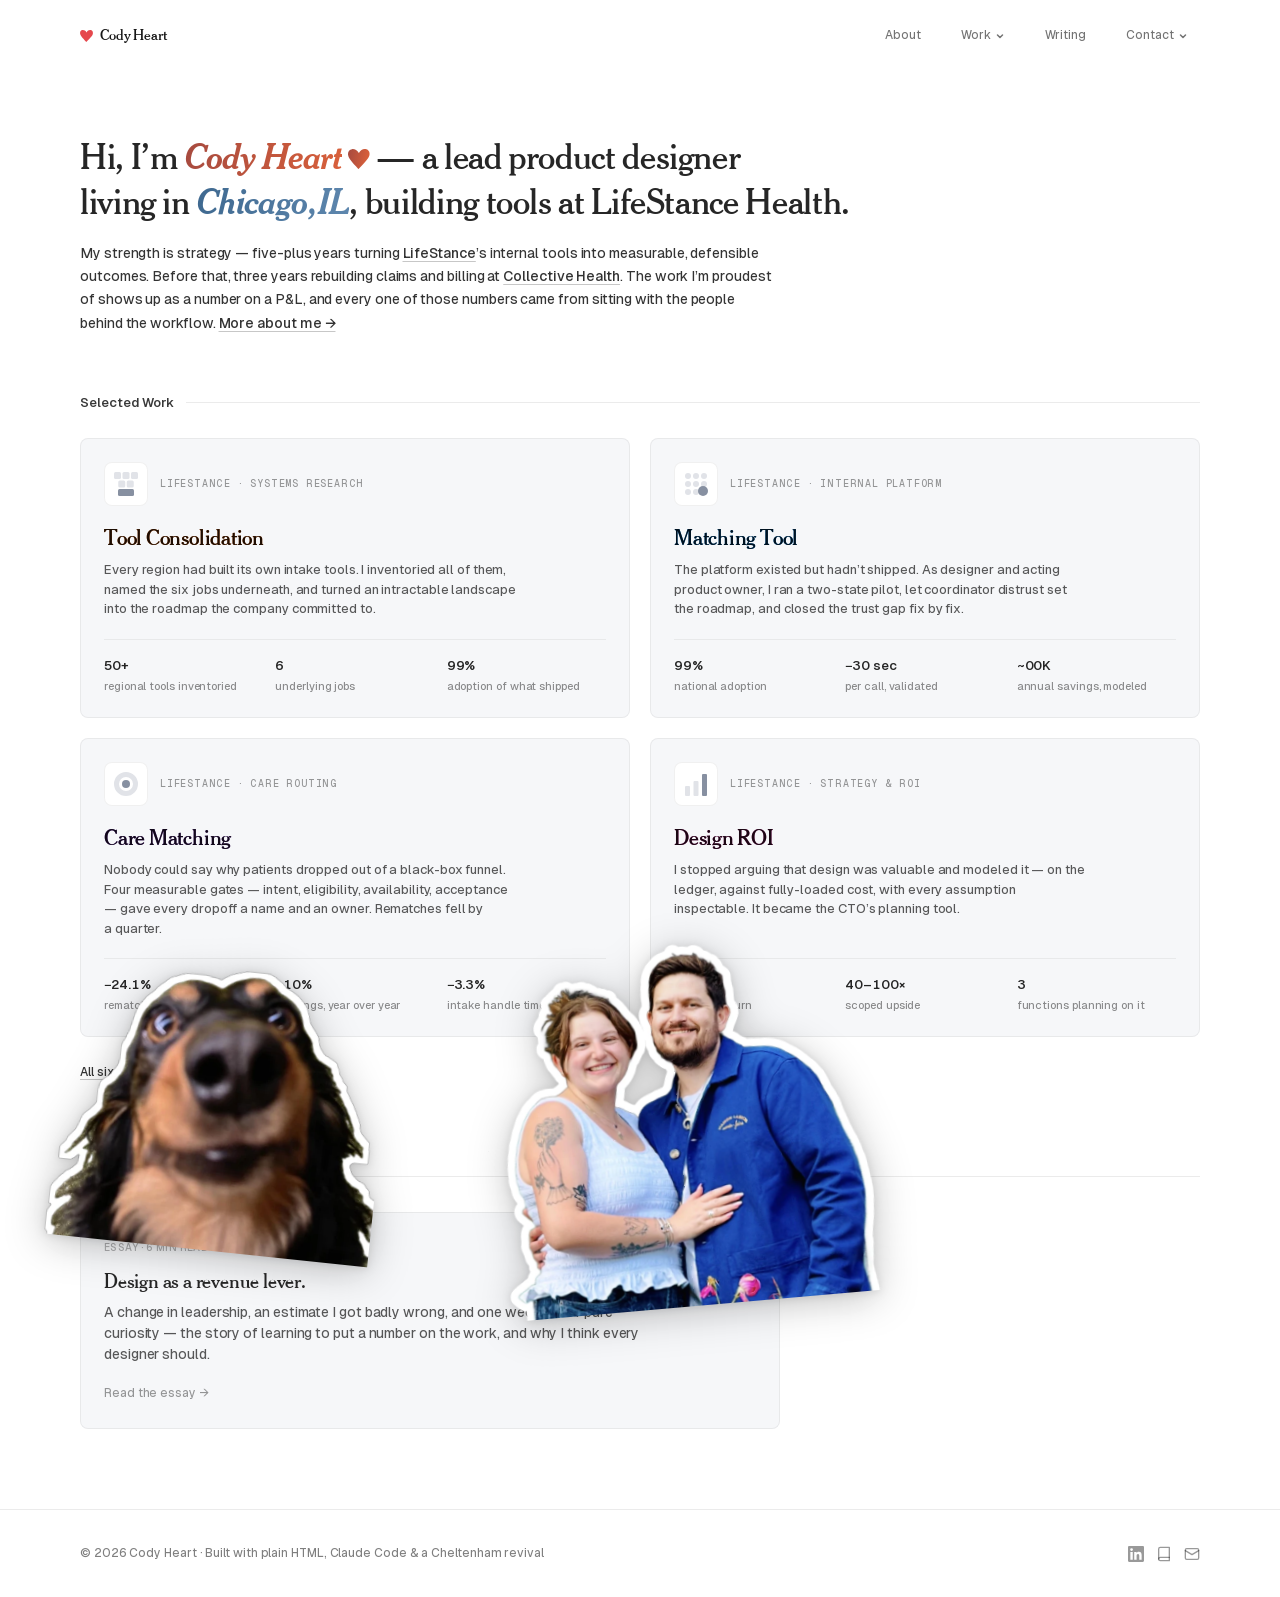
==== commit b8f78b5b: "Bust the asset cache so the pack actually shows up hidden The sticker CSS shipped three commits ago " ====
--- a/index.html
+++ b/index.html
@@ -46,7 +46,7 @@
 
 <link rel="preload" as="font" type="font/woff2" href="assets/fonts/Geist-Variable.woff2" crossorigin>
 <link rel="preload" as="font" type="font/woff2" href="assets/fonts/CheltenhamClassicMedium.woff2" crossorigin>
-<link rel="stylesheet" href="css/site.css?v=29">
+<link rel="stylesheet" href="css/site.css?v=30">
 </head>
 <body>
 
@@ -333,6 +333,6 @@
   </div>
 </footer>
 
-<script src="js/site.js?v=14" defer></script>
+<script src="js/site.js?v=15" defer></script>
 </body>
 </html>
--- a/css/site.css
+++ b/css/site.css
@@ -601,7 +601,9 @@
   /* fluid so he stays clear of us on a narrower window */
   width: clamp(260px, 23vw, 340px);
   height: auto;
-  transform: translateX(110%) rotate(-7deg);
+  /* 125%, not 110% — the -7deg tilt swings his top corner back
+     toward the edge, and at 110% he cleared it by a single pixel. */
+  transform: translateX(125%) rotate(-7deg);
   transform-origin: right center;
   transition: transform .45s var(--ease-out-quart);
   filter: drop-shadow(0 6px 20px rgba(0, 0, 0, .22)) drop-shadow(0 1px 4px rgba(0, 0, 0, .12));
@@ -615,7 +617,7 @@
   display: block;
   width: 330px;
   height: auto;
-  transform: translateY(110%) rotate(6deg);
+  transform: translateY(122%) rotate(6deg);
   transform-origin: bottom center;
   transition: transform .45s var(--ease-out-quart);
   filter: drop-shadow(0 6px 20px rgba(0, 0, 0, .22)) drop-shadow(0 1px 4px rgba(0, 0, 0, .12));
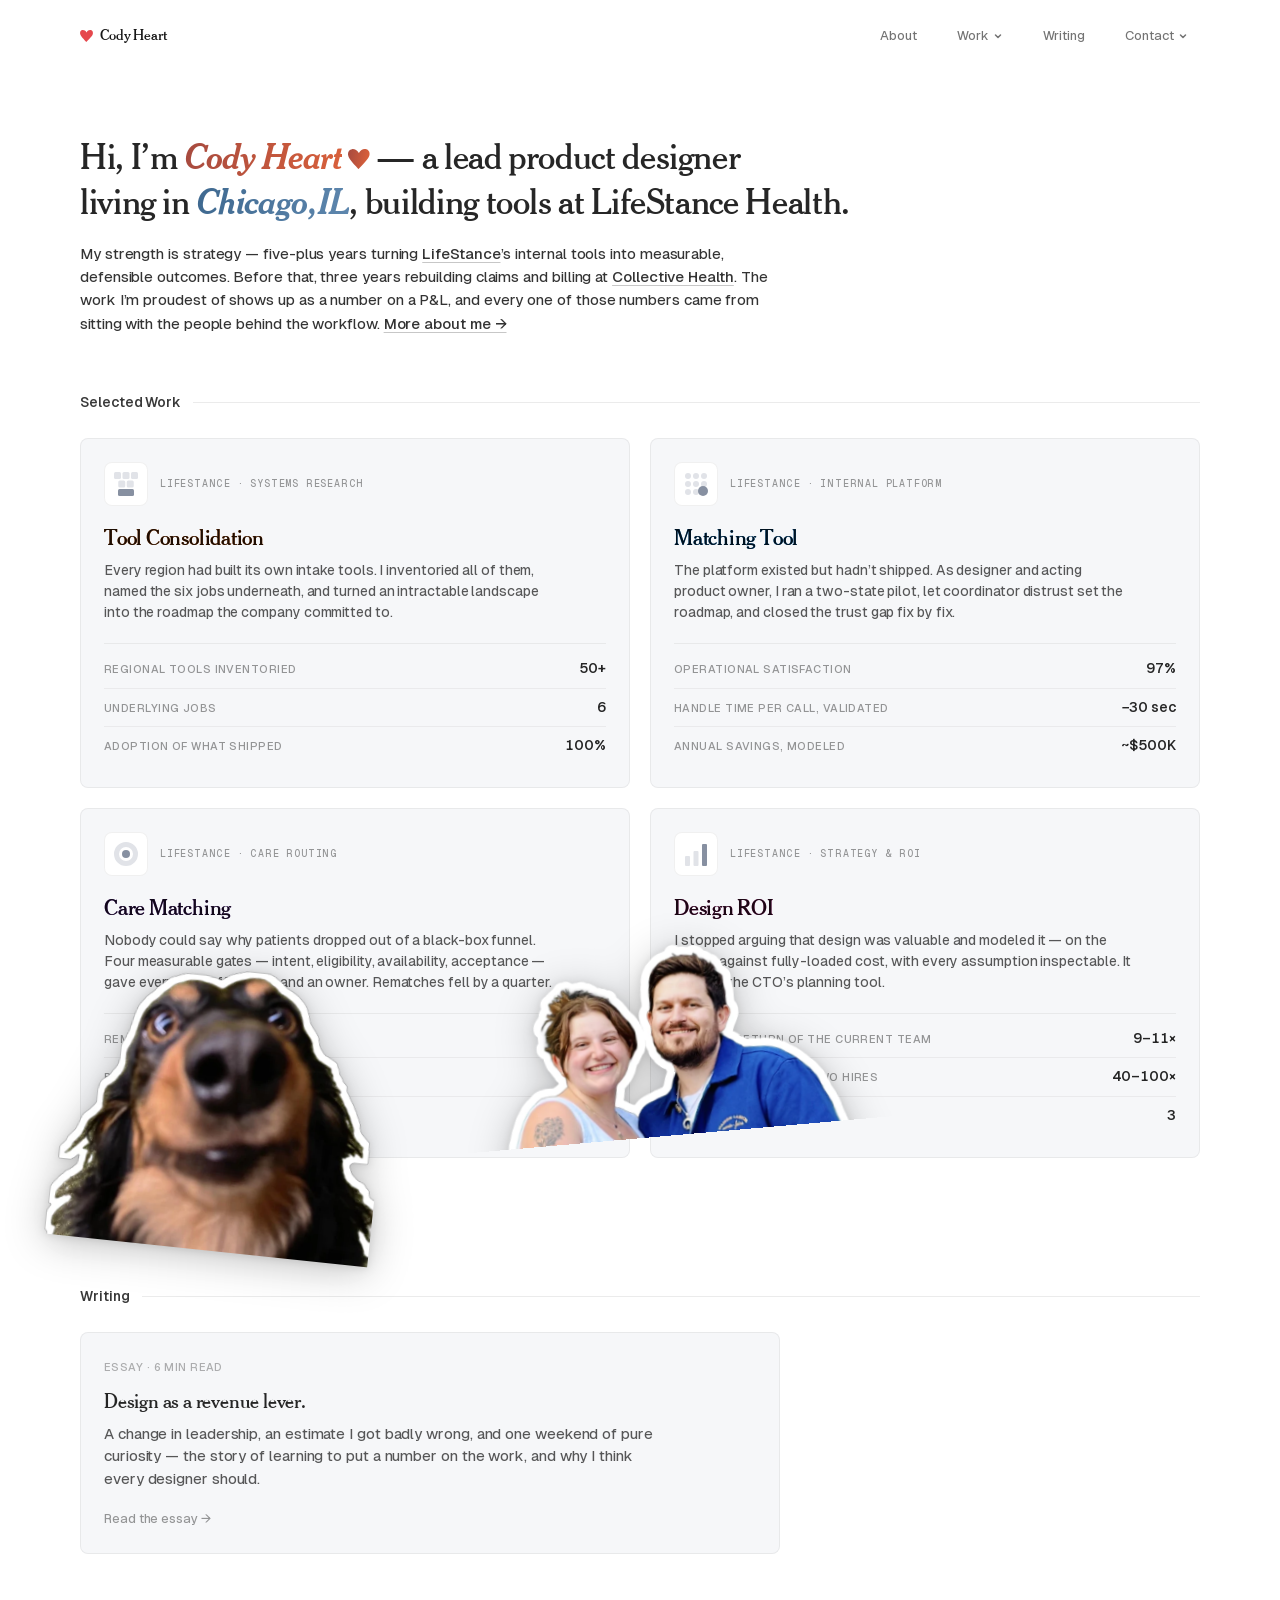
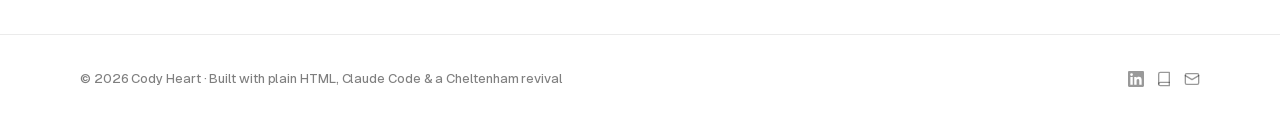
==== commit 2d35fc85: "A point more sans, ledger metrics, and cards that blush on hover Every Geist size steps up 1px acros" ====
--- a/index.html
+++ b/index.html
@@ -46,7 +46,7 @@
 
 <link rel="preload" as="font" type="font/woff2" href="assets/fonts/Geist-Variable.woff2" crossorigin>
 <link rel="preload" as="font" type="font/woff2" href="assets/fonts/CheltenhamClassicMedium.woff2" crossorigin>
-<link rel="stylesheet" href="css/site.css?v=30">
+<link rel="stylesheet" href="css/site.css?v=36">
 </head>
 <body>
 
@@ -67,7 +67,7 @@
             </a>
             <a class="menu-item" role="menuitem" href="case-studies/matching-tool.html">
               <div class="menu-item__tile"><svg class="icon-duo c-blue" viewBox="0 0 24 24" fill="none" aria-hidden="true"><circle class="duo-a" cx="4" cy="4" r="3"/><circle class="duo-a" cx="12" cy="4" r="3"/><circle class="duo-a" cx="20" cy="4" r="3"/><circle class="duo-a" cx="4" cy="12" r="3"/><circle class="duo-a" cx="12" cy="12" r="3"/><circle class="duo-a" cx="20" cy="12" r="3"/><circle class="duo-a" cx="4" cy="20" r="3"/><circle class="duo-a" cx="12" cy="20" r="3"/><circle class="duo-b" cx="19" cy="19" r="5"/></svg></div>
-              <div><span class="menu-item__title">Matching Tool</span><span class="menu-item__desc">Two-state pilot to 99% national</span></div>
+              <div><span class="menu-item__title">Matching Tool</span><span class="menu-item__desc">Two-state pilot to 100% national</span></div>
             </a>
             <a class="menu-item" role="menuitem" href="case-studies/matching-logic.html">
               <div class="menu-item__tile"><svg class="icon-duo c-purple" viewBox="0 0 24 24" fill="none" aria-hidden="true"><path class="duo-a" d="M12 0a12 12 0 1 0 0 24 12 12 0 0 0 0-24Zm0 5a7 7 0 1 1 0 14 7 7 0 0 1 0-14Z"/><circle class="duo-b" cx="12" cy="12" r="4"/></svg></div>
@@ -126,7 +126,7 @@
         </a>
         <a class="mobile-menu__item" href="case-studies/matching-tool.html">
           <div class="menu-item__tile"><svg class="icon-duo is-colored c-blue" viewBox="0 0 24 24" fill="none" aria-hidden="true"><circle class="duo-a" cx="4" cy="4" r="3"/><circle class="duo-a" cx="12" cy="4" r="3"/><circle class="duo-a" cx="20" cy="4" r="3"/><circle class="duo-a" cx="4" cy="12" r="3"/><circle class="duo-a" cx="12" cy="12" r="3"/><circle class="duo-a" cx="20" cy="12" r="3"/><circle class="duo-a" cx="4" cy="20" r="3"/><circle class="duo-a" cx="12" cy="20" r="3"/><circle class="duo-b" cx="19" cy="19" r="5"/></svg></div>
-          <div><span class="menu-item__title">Matching Tool</span><span class="menu-item__desc">Two-state pilot to 99% national</span></div>
+          <div><span class="menu-item__title">Matching Tool</span><span class="menu-item__desc">Two-state pilot to 100% national</span></div>
         </a>
         <a class="mobile-menu__item" href="case-studies/matching-logic.html">
           <div class="menu-item__tile"><svg class="icon-duo is-colored c-purple" viewBox="0 0 24 24" fill="none" aria-hidden="true"><path class="duo-a" d="M12 0a12 12 0 1 0 0 24 12 12 0 0 0 0-24Zm0 5a7 7 0 1 1 0 14 7 7 0 0 1 0-14Z"/><circle class="duo-b" cx="12" cy="12" r="4"/></svg></div>
@@ -210,7 +210,7 @@
         <div class="case-plate__stats">
           <div><span>50+</span><em>regional tools inventoried</em></div>
           <div><span>6</span><em>underlying jobs</em></div>
-          <div><span>99%</span><em>adoption of what shipped</em></div>
+          <div><span>100%</span><em>adoption of what shipped</em></div>
         </div>
       </a>
 
@@ -225,9 +225,9 @@
           <p>The platform existed but hadn&#8217;t shipped. As designer and acting product owner, I ran a two-state pilot, let coordinator distrust set the roadmap, and closed the trust gap fix by fix.</p>
         </div>
         <div class="case-plate__stats">
-          <div><span>99%</span><em>national adoption</em></div>
-          <div><span>&#8722;30 sec</span><em>per call, validated</em></div>
-          <div><span>~00K</span><em>annual savings, modeled</em></div>
+          <div><span>97%</span><em>operational satisfaction</em></div>
+          <div><span>&#8722;30 sec</span><em>handle time per call, validated</em></div>
+          <div><span>~$500K</span><em>annual savings, modeled</em></div>
         </div>
       </a>
 
@@ -259,8 +259,8 @@
           <p>I stopped arguing that design was valuable and modeled it &#8212; on the ledger, against fully-loaded cost, with every assumption inspectable. It became the CTO&#8217;s planning tool.</p>
         </div>
         <div class="case-plate__stats">
-          <div><span>9&#8211;11&#215;</span><em>realized return</em></div>
-          <div><span>40&#8211;100&#215;</span><em>scoped upside</em></div>
+          <div><span>9&#8211;11&#215;</span><em>realized return of the current team</em></div>
+          <div><span>40&#8211;100&#215;</span><em>scoped upside with two hires</em></div>
           <div><span>3</span><em>functions planning on it</em></div>
         </div>
       </a>
--- a/css/site.css
+++ b/css/site.css
@@ -3,7 +3,7 @@
 
    Modeled closely on andreavollendorf.com: white page, one grey
    surface (#f6f7f9) doing all the framing work, a serif reserved
-   for h1/h2 and the wordmark, and a quiet 14px sans for
+   for h1/h2 and the wordmark, and a quiet 15px sans for
    everything else. Mackinac's role is played by Cheltenham
    Classic; Geist plays itself.
    ============================================================ */
@@ -115,7 +115,7 @@
   background: var(--background);
   color: var(--ink-80);
   font-family: var(--sans);
-  font-size: 14px;
+  font-size: 15px;
   font-weight: 450;
   line-height: 1.45rem;
   letter-spacing: -.005rem;
@@ -217,7 +217,7 @@
   display: inline-flex;
   align-items: center;
   gap: 8px;
-  font-size: 12px;
+  font-size: 13px;
   color: var(--ink-55);
 }
 .nav__back svg { display: block; }
@@ -227,7 +227,7 @@
   position: absolute;
   left: 50%;
   transform: translate(-50%, -8px);
-  font-size: 12px;
+  font-size: 13px;
   font-weight: 550;
   color: var(--ink-85);
   opacity: 0;
@@ -249,7 +249,7 @@
 @media (min-width: 640px) { .nav__links { display: flex; } }
 
 .nav__link {
-  font-size: 12px;
+  font-size: 13px;
   font-weight: 450;
   color: var(--ink-55);
   height: 32px;
@@ -317,14 +317,14 @@
 .menu-item__tile svg { width: 28px; height: 28px; display: block; }
 .menu-item__title {
   display: block;
-  font-size: 13px;
+  font-size: 14px;
   font-weight: 550;
   color: var(--ink-85);
   line-height: 1.25;
 }
 .menu-item__desc {
   display: block;
-  font-size: 12px;
+  font-size: 13px;
   color: var(--ink-45);
   line-height: 1.25;
   margin-top: 2px;
@@ -332,7 +332,7 @@
 
 .menu-item--all {
   justify-content: space-between;
-  font-size: 12px;
+  font-size: 13px;
   color: var(--ink-55);
   padding: 10px 12px;
 }
@@ -424,7 +424,7 @@
 }
 .mobile-menu__link {
   display: block;
-  font-size: 14px;
+  font-size: 15px;
   font-weight: 500;
   color: var(--foreground);
   padding: 10px 16px;
@@ -438,7 +438,7 @@
   border-top: 1px solid var(--border);
 }
 .mobile-menu__label {
-  font-size: 13px;
+  font-size: 14px;
   font-weight: 550;
   letter-spacing: -.005em;
   color: var(--ink-78);
@@ -469,7 +469,7 @@
   margin-bottom: 24px;
 }
 .section-label span {
-  font-size: 13px;
+  font-size: 14px;
   font-weight: 550;
   letter-spacing: -.005em;
   color: var(--ink-78);
@@ -671,7 +671,7 @@
   .hero-em--field { background-image: linear-gradient(100deg, #217251, #2E9169); }
 }
 .hero__lede {
-  font-size: 14px;
+  font-size: 15px;
   font-weight: 450;
   line-height: 1.45rem;
   letter-spacing: -.005em;
@@ -800,7 +800,15 @@
   pointer-events: none;
   box-shadow: var(--shadow-flush);
 }
+/* On hover the surface warms toward the card's own color
+   family — the palest tint of the icon's hue, at the same
+   lightness as the resting grey, so the card blushes rather
+   than changes clothes. */
 .case-plate:hover { background: var(--surface-hover); }
+.case-plate--orange:hover { background: #FBF1E9; }
+.case-plate--blue:hover   { background: #EDF5FB; }
+.case-plate--purple:hover { background: #F6F1FA; }
+.case-plate--pink:hover   { background: #FBF1F7; }
 .case-plate__head {
   display: flex;
   align-items: center;
@@ -819,7 +827,7 @@
 }
 .case-plate__cta {
   margin-left: auto;
-  font-size: 11px;
+  font-size: 12px;
   font-weight: 450;
   color: var(--ink-40);
   white-space: nowrap;
@@ -856,38 +864,50 @@
   .case-plate:hover .case-plate__name { -webkit-text-fill-color: transparent; }
 }
 .case-plate__story p {
-  font-size: 13px;
+  font-size: 14px;
   line-height: 1.5;
   color: var(--ink-65);
   margin-bottom: 20px;
   max-width: 46ch;
 }
+/* Ledger rows: one metric per line, label left, figure right
+   on a shared baseline — set like the financial statements the
+   copy keeps invoking. */
 .case-plate__stats {
   margin-top: auto;
-  display: grid;
-  grid-template-columns: repeat(3, 1fr);
-  gap: 12px;
-  padding-top: 14px;
+  display: flex;
+  flex-direction: column;
+  padding-top: 6px;
   border-top: 1px solid rgba(0, 0, 0, .06);
 }
+.case-plate__stats > div {
+  display: flex;
+  flex-direction: row-reverse; /* markup is number-first; the ledger reads label-first */
+  align-items: baseline;
+  justify-content: space-between;
+  gap: 16px;
+  padding: 7px 0;
+}
+.case-plate__stats > div + div { border-top: 1px solid rgba(0, 0, 0, .05); }
 .case-plate__stats span {
-  display: block;
-  font-size: 13px;
+  font-size: 14px;
   font-weight: 550;
   color: var(--ink-85);
   font-variant-numeric: tabular-nums;
+  white-space: nowrap;
 }
 .case-plate__stats em {
-  display: block;
   font-style: normal;
   font-size: 11px;
-  line-height: 1.35;
-  color: var(--ink-45);
-  margin-top: 2px;
+  line-height: 1.4;
+  text-transform: uppercase;
+  letter-spacing: .04em;
+  font-weight: 500;
+  color: var(--ink-40);
 }
 .work-grid__more {
   margin-top: 24px;
-  font-size: 12px;
+  font-size: 13px;
 }
 
 /* Quote cards ("From the Floor") */
@@ -908,7 +928,7 @@
   box-shadow: var(--shadow-flush);
 }
 .quote-card p {
-  font-size: 14px;
+  font-size: 15px;
   line-height: 1.55;
   letter-spacing: -.005em;
   color: var(--ink-65);
@@ -917,13 +937,13 @@
 .quote-card cite {
   font-style: normal;
   display: block;
-  font-size: 13px;
+  font-size: 14px;
   font-weight: 550;
   color: var(--ink-85);
   line-height: 1.25;
 }
 .quote-card .quote-card__role {
-  font-size: 12px;
+  font-size: 13px;
   color: var(--ink-40);
 }
 
@@ -940,7 +960,7 @@
 }
 .writing-card:hover { background: var(--surface-hover); }
 .writing-card__kicker {
-  font-size: 10px;
+  font-size: 11px;
   text-transform: uppercase;
   letter-spacing: .04em;
   color: var(--ink-30);
@@ -956,13 +976,13 @@
   margin-bottom: 8px;
 }
 .writing-card__dek {
-  font-size: 14px;
+  font-size: 15px;
   line-height: 1.5;
   color: var(--ink-65);
   margin-bottom: 16px;
   max-width: 56ch;
 }
-.writing-card__more { font-size: 12px; font-weight: 450; color: var(--ink-40); }
+.writing-card__more { font-size: 13px; font-weight: 450; color: var(--ink-40); }
 
 /* ============================================================
    FOOTER
@@ -977,7 +997,7 @@
   align-items: flex-start;
   justify-content: space-between;
   gap: 24px;
-  font-size: 12px;
+  font-size: 13px;
   color: var(--ink-50);
 }
 @media (min-width: 640px) {
@@ -1005,7 +1025,7 @@
 @media (min-width: 640px) { .article { padding-top: 80px; } }
 
 .article__kicker {
-  font-size: 10px;
+  font-size: 11px;
   text-transform: uppercase;
   letter-spacing: .04em;
   color: var(--ink-30);
@@ -1022,7 +1042,7 @@
 }
 @media (min-width: 640px) { .article__title { font-size: 32px; } }
 .article__intro {
-  font-size: 14px;
+  font-size: 15px;
   font-weight: 450;
   line-height: 1.45rem;
   letter-spacing: -.005em;
@@ -1041,7 +1061,7 @@
 }
 @media (min-width: 640px) { .meta-grid--4 { grid-template-columns: repeat(4, 1fr); } }
 .meta-grid dt {
-  font-size: 10px;
+  font-size: 11px;
   text-transform: uppercase;
   letter-spacing: .04em;
   color: var(--ink-30);
@@ -1049,7 +1069,7 @@
   margin-bottom: 2px;
 }
 .meta-grid dd {
-  font-size: 13px;
+  font-size: 14px;
   font-weight: 450;
   line-height: 1.45;
   color: var(--ink-65);
@@ -1068,14 +1088,14 @@
   margin-bottom: 16px;
 }
 .cs-section h3 {
-  font-size: 14px;
+  font-size: 15px;
   font-weight: 550;
   color: var(--ink-85);
   margin-top: 8px;
 }
 .cs-flow { display: flex; flex-direction: column; gap: 14px; }
 .cs-flow p {
-  font-size: 14px;
+  font-size: 15px;
   font-weight: 450;
   line-height: 1.45rem;
   letter-spacing: -.005em;
@@ -1083,7 +1103,7 @@
 }
 .cs-flow ul { display: flex; flex-direction: column; gap: 6px; }
 .cs-flow ul li {
-  font-size: 14px;
+  font-size: 15px;
   line-height: 1.45rem;
   color: var(--ink-80);
   padding-left: 18px;
@@ -1120,7 +1140,7 @@
   box-shadow: var(--shadow-raised);
 }
 .stat-card__num {
-  font-size: 20px;
+  font-size: 21px;
   font-weight: 500;
   letter-spacing: -.01em;
   font-variant-numeric: tabular-nums;
@@ -1128,7 +1148,7 @@
   margin-bottom: 4px;
 }
 .stat-card__label {
-  font-size: 13px;
+  font-size: 14px;
   line-height: 1.45;
   color: var(--ink-50);
 }
@@ -1136,7 +1156,7 @@
 /* Figures & grey image placeholders */
 .cs-figure { margin: 4px 0; }
 .cs-figure figcaption {
-  font-size: 12px;
+  font-size: 13px;
   color: var(--ink-50);
   margin-top: 8px;
 }
@@ -1208,7 +1228,7 @@
   border-left: 1.5px solid rgba(0, 0, 0, .08);
 }
 .cs-quote p {
-  font-size: 14px;
+  font-size: 15px;
   font-weight: 450;
   line-height: 1.6;
   font-style: italic;
@@ -1217,7 +1237,7 @@
 .cs-quote cite {
   display: block;
   margin-top: 8px;
-  font-size: 12px;
+  font-size: 13px;
   font-weight: 450;
   font-style: normal;
   color: var(--ink-30);
@@ -1232,7 +1252,7 @@
   align-items: center;
   justify-content: space-between;
 }
-.cs-footnav a { font-size: 12px; color: var(--ink-55); }
+.cs-footnav a { font-size: 13px; color: var(--ink-55); }
 
 /* ---------- TOC rail (≥1280px) ---------- */
 .toc {
@@ -1264,7 +1284,7 @@
 .toc ul { display: flex; flex-direction: column; }
 .toc a {
   display: block;
-  font-size: 12px;
+  font-size: 13px;
   padding: 3px 0;
   color: var(--ink-30);
   transition: color .2s var(--ease-out-expo);
@@ -1282,7 +1302,7 @@
 }
 .gate__mark { width: 22px; height: 22px; margin: 0 auto 12px; color: var(--ink-40); }
 .gate__eyebrow {
-  font-size: 10px;
+  font-size: 11px;
   text-transform: uppercase;
   letter-spacing: .04em;
   font-weight: 500;
@@ -1298,7 +1318,7 @@
   margin-bottom: 12px;
 }
 .gate__copy {
-  font-size: 13px;
+  font-size: 14px;
   line-height: 1.55;
   color: var(--ink-65);
   max-width: 46ch;
@@ -1318,7 +1338,7 @@
   height: 32px;
   padding: 0 14px;
   border-radius: 999px;
-  font-size: 12px;
+  font-size: 13px;
   font-weight: 500;
   color: var(--ink-65);
   background: #fff;
@@ -1333,7 +1353,7 @@
   box-shadow: none;
 }
 .btn--primary:hover { color: #fff; background: rgba(0, 0, 0, .75); }
-.gate__or { font-size: 11px; color: var(--ink-30); margin-bottom: 12px; }
+.gate__or { font-size: 12px; color: var(--ink-30); margin-bottom: 12px; }
 .gate__form {
   display: flex;
   gap: 8px;
@@ -1348,18 +1368,18 @@
   background: #fff;
   box-shadow: var(--shadow-flush);
   font: inherit;
-  font-size: 12px;
+  font-size: 13px;
   color: var(--ink-85);
 }
 .gate__input::placeholder { color: var(--ink-30); }
 .gate__error {
   display: none;
-  font-size: 12px;
+  font-size: 13px;
   color: #c0392b;
   margin-top: 10px;
 }
 .gate__error.is-visible { display: block; }
-.gate__unlocked { display: none; font-size: 12px; color: var(--ink-40); margin-top: 10px; }
+.gate__unlocked { display: none; font-size: 13px; color: var(--ink-40); margin-top: 10px; }
 
 .cs-details { display: none; }
 body.cs-unlocked .cs-details { display: block; }
@@ -1367,7 +1387,7 @@
 body.cs-unlocked .gate__unlocked { display: block; }
 
 .cs-unlocked-note {
-  font-size: 10px;
+  font-size: 11px;
   text-transform: uppercase;
   letter-spacing: .04em;
   font-weight: 500;
@@ -1428,7 +1448,7 @@
   object-fit: cover;
 }
 .photo-grid figcaption {
-  font-size: 12px;
+  font-size: 13px;
   color: var(--ink-40);
   margin-top: 8px;
   line-height: 1.5;
@@ -1446,9 +1466,9 @@
 }
 .row:first-child { border-top: 0; padding-top: 0; }
 @media (min-width: 640px) { .row { grid-template-columns: 160px 160px 1fr; } }
-.row__span { font-size: 13px; color: var(--ink-40); }
-.row__org { font-size: 13px; font-weight: 550; color: var(--ink-85); }
-.row__body { font-size: 14px; line-height: 1.5; color: var(--ink-80); }
+.row__span { font-size: 14px; color: var(--ink-40); }
+.row__org { font-size: 14px; font-weight: 550; color: var(--ink-85); }
+.row__body { font-size: 15px; line-height: 1.5; color: var(--ink-80); }
 .row__body .row__role { color: var(--ink-45); }
 
 /* ============================================================
@@ -1458,7 +1478,7 @@
 .work-list .menu-item { padding: 14px 12px; }
 .work-list .menu-item__meta {
   display: none;
-  font-size: 12px;
+  font-size: 13px;
   color: var(--ink-40);
   margin-left: auto;
   white-space: nowrap;
